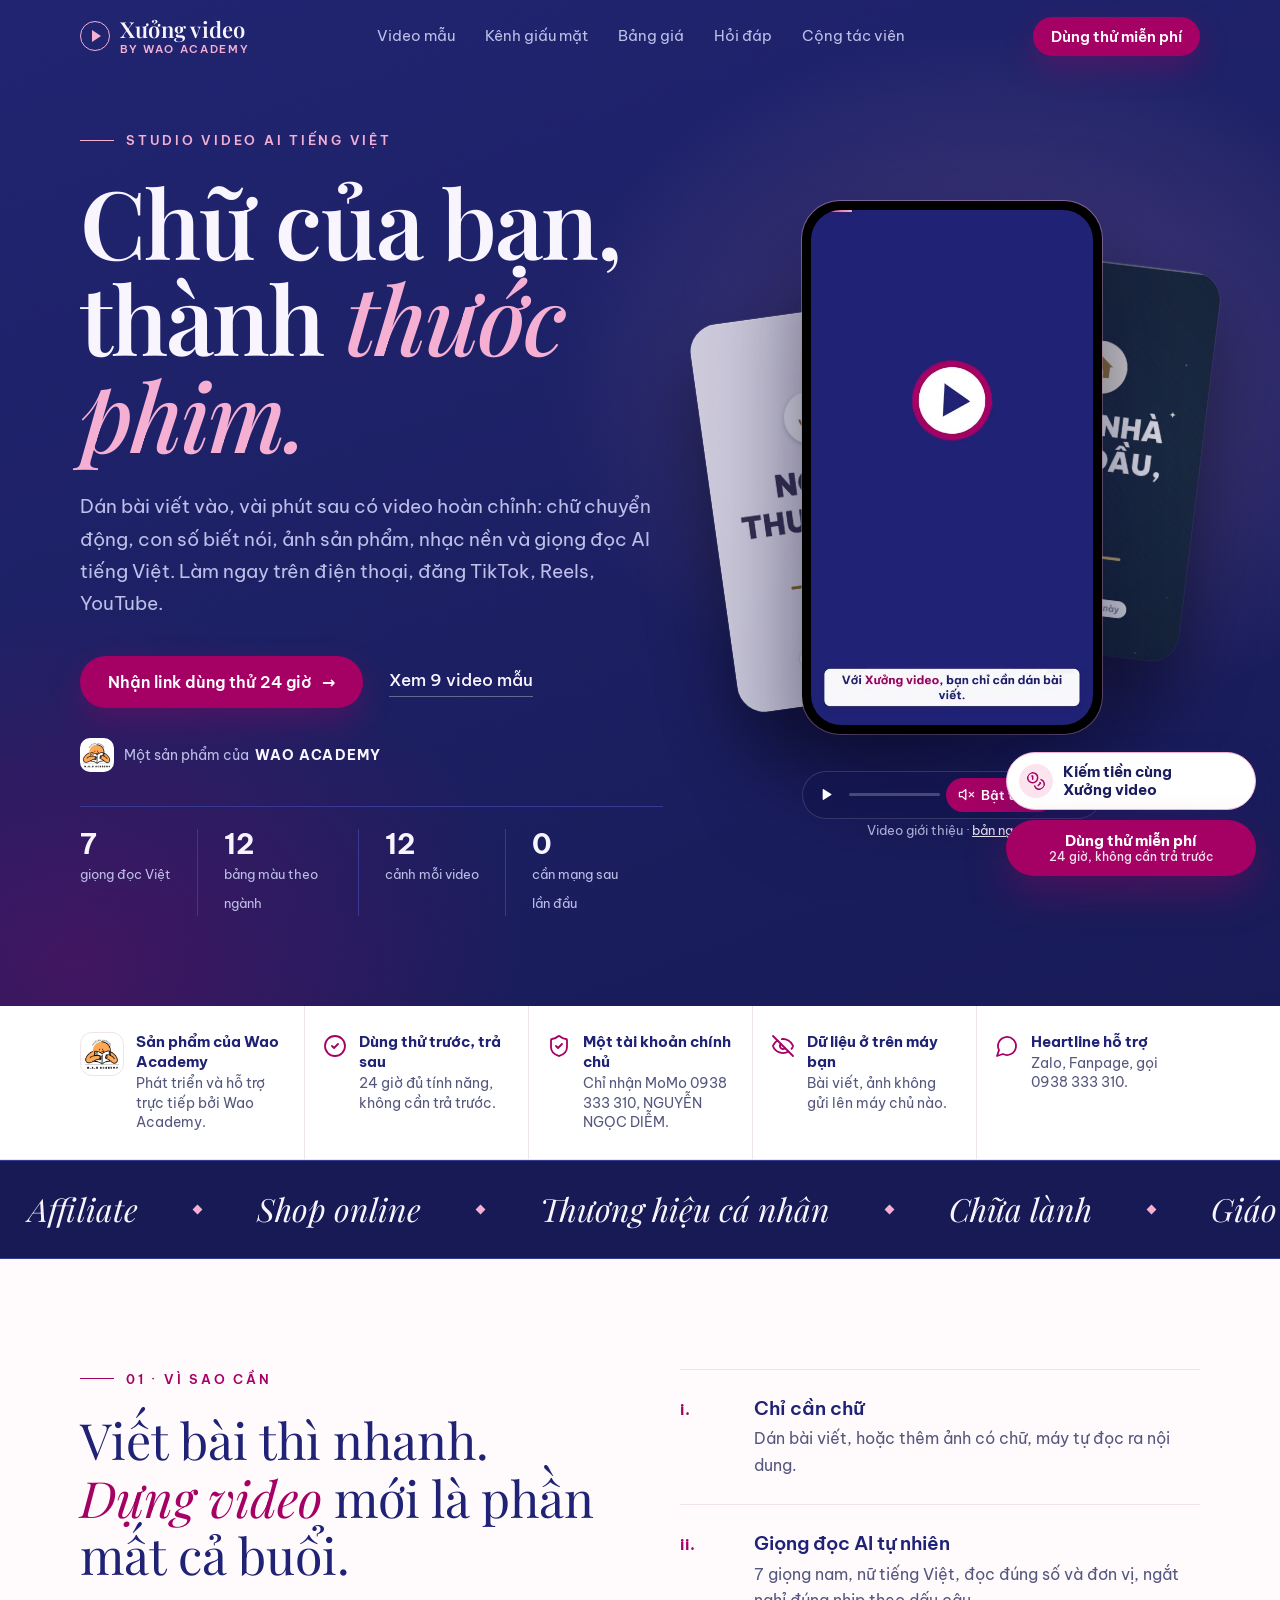
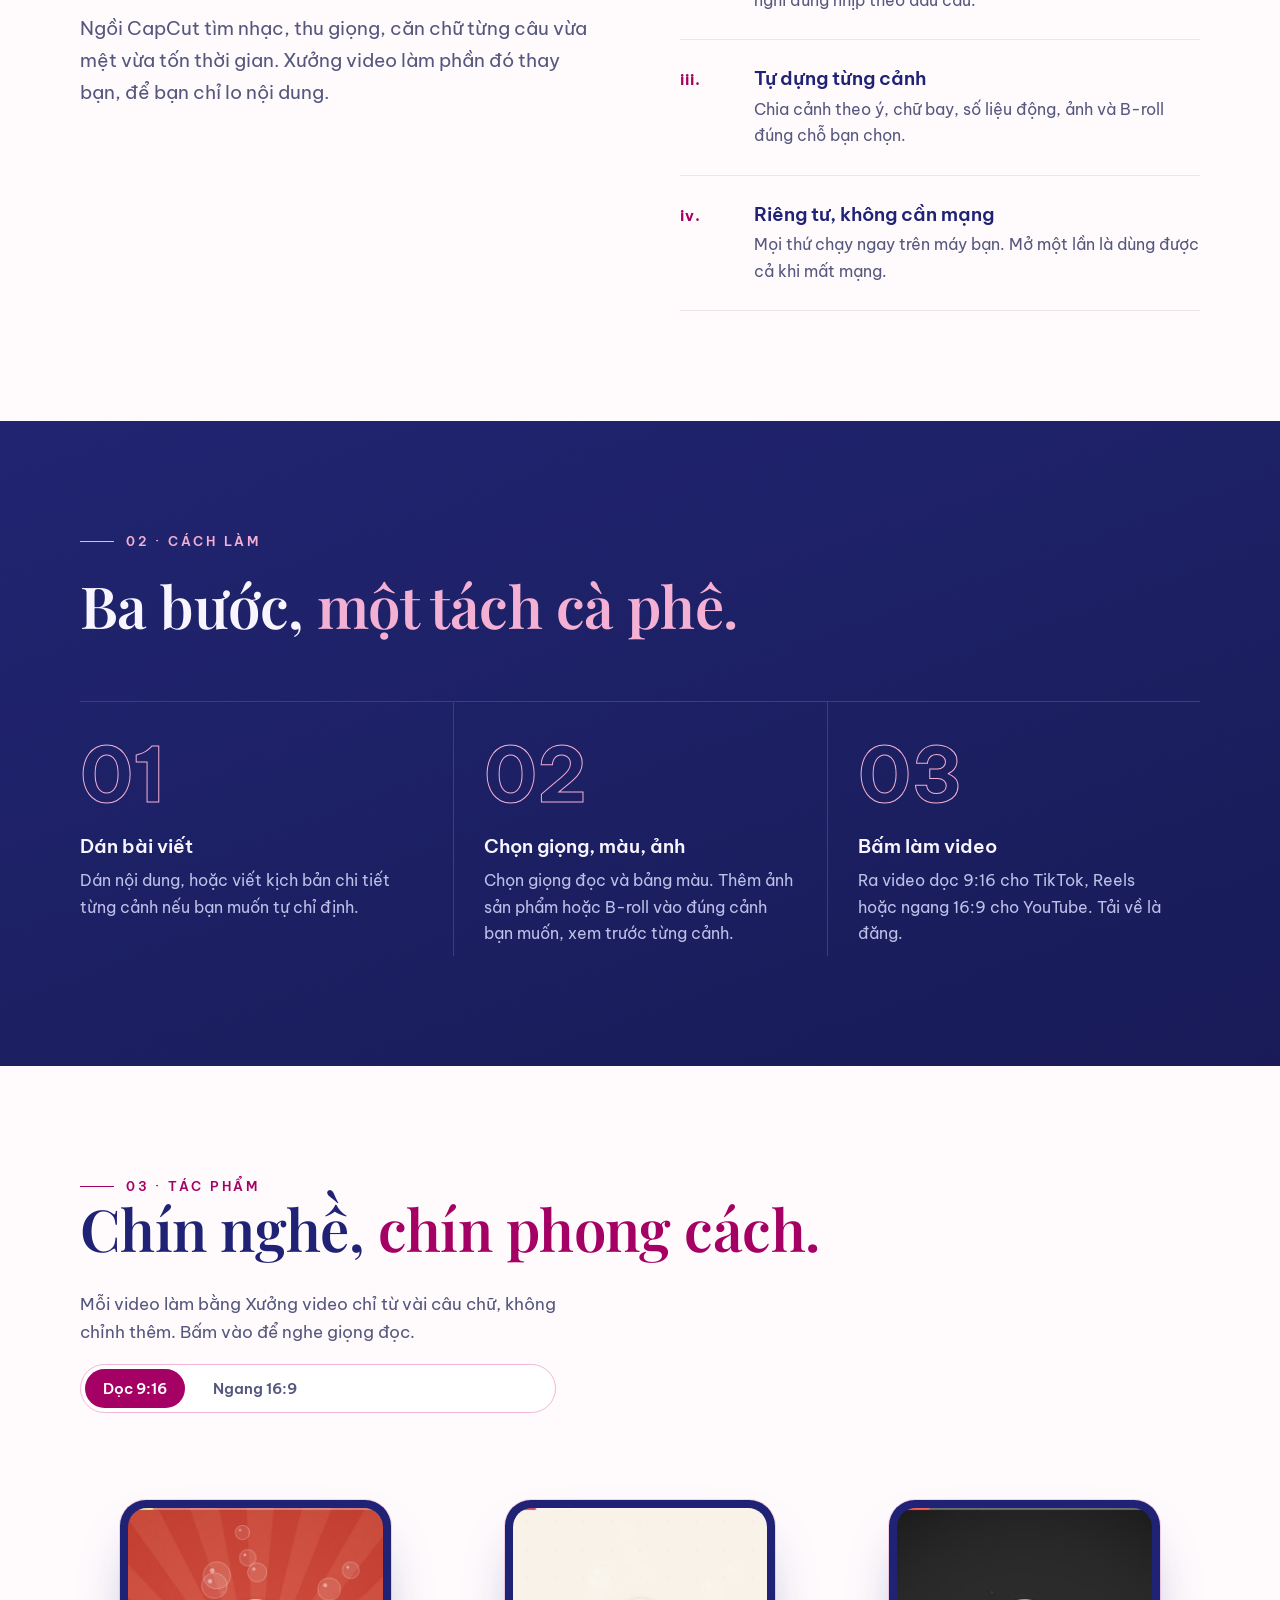
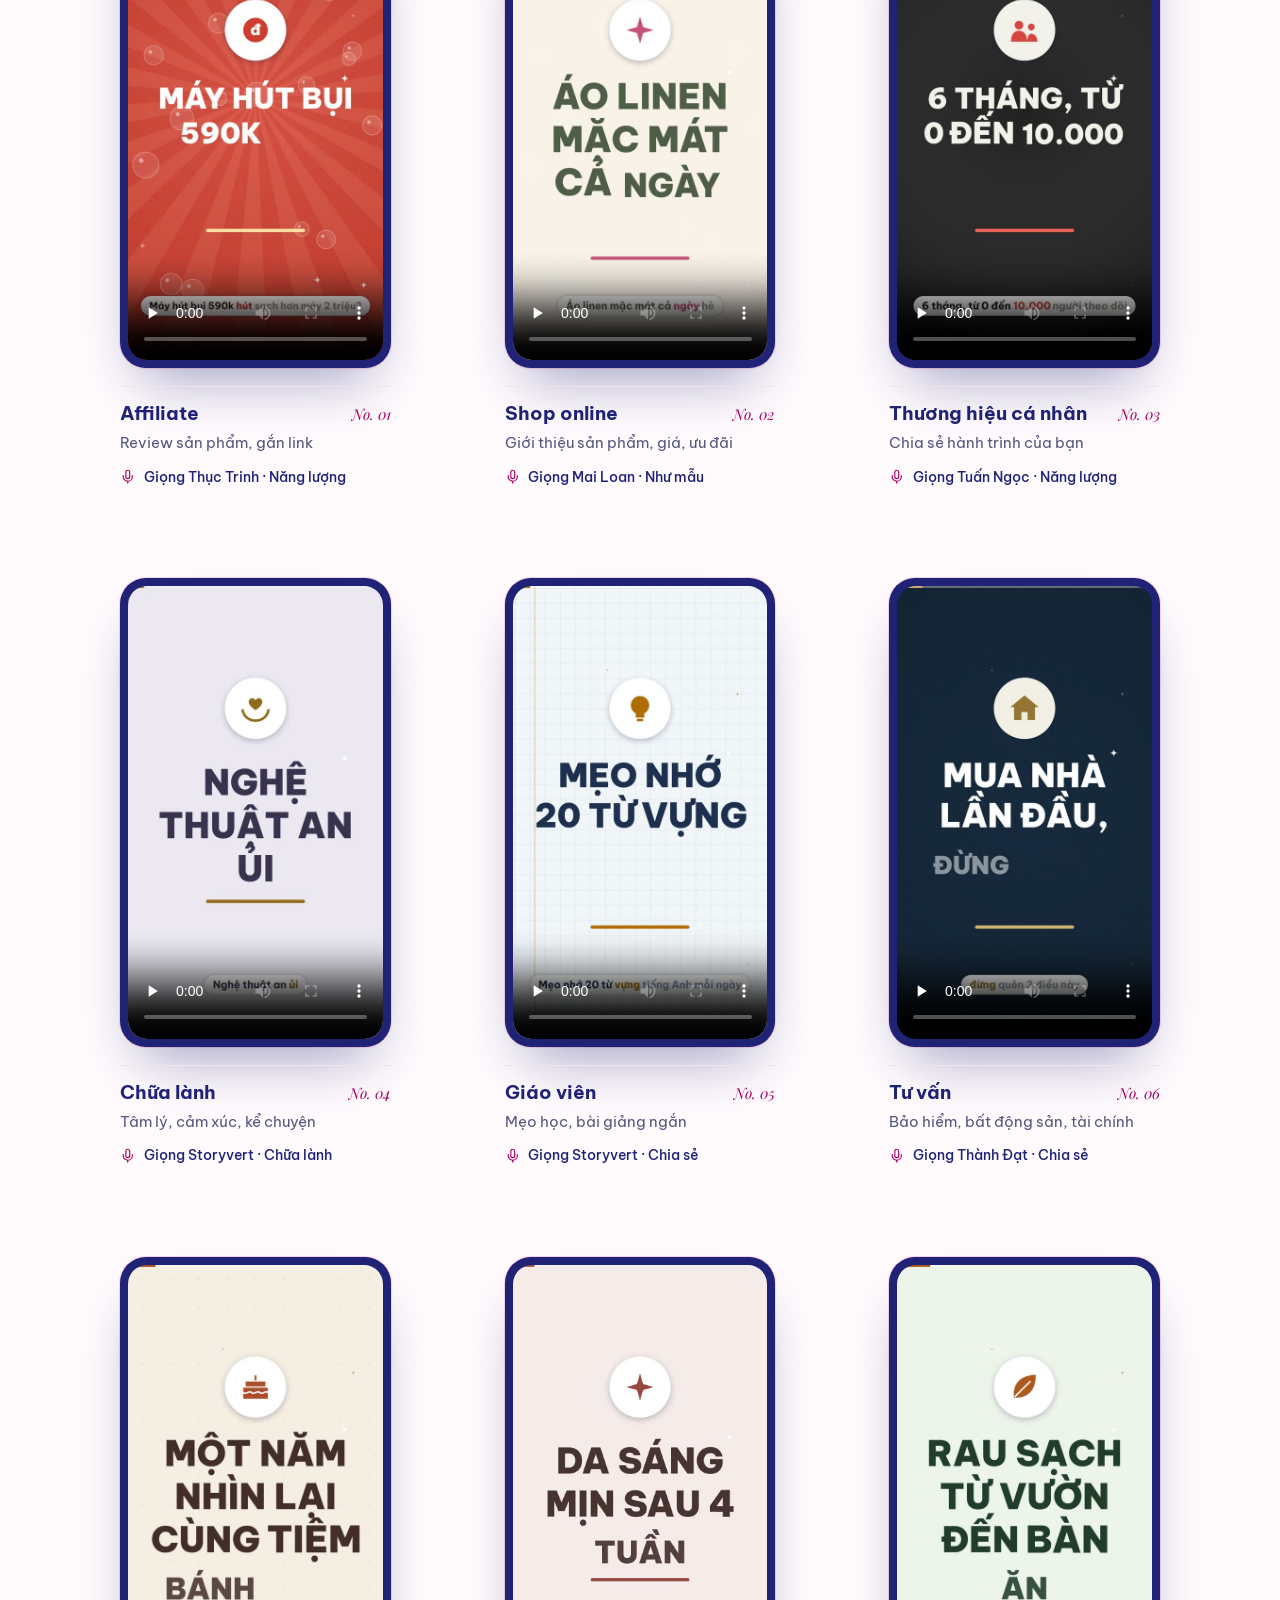
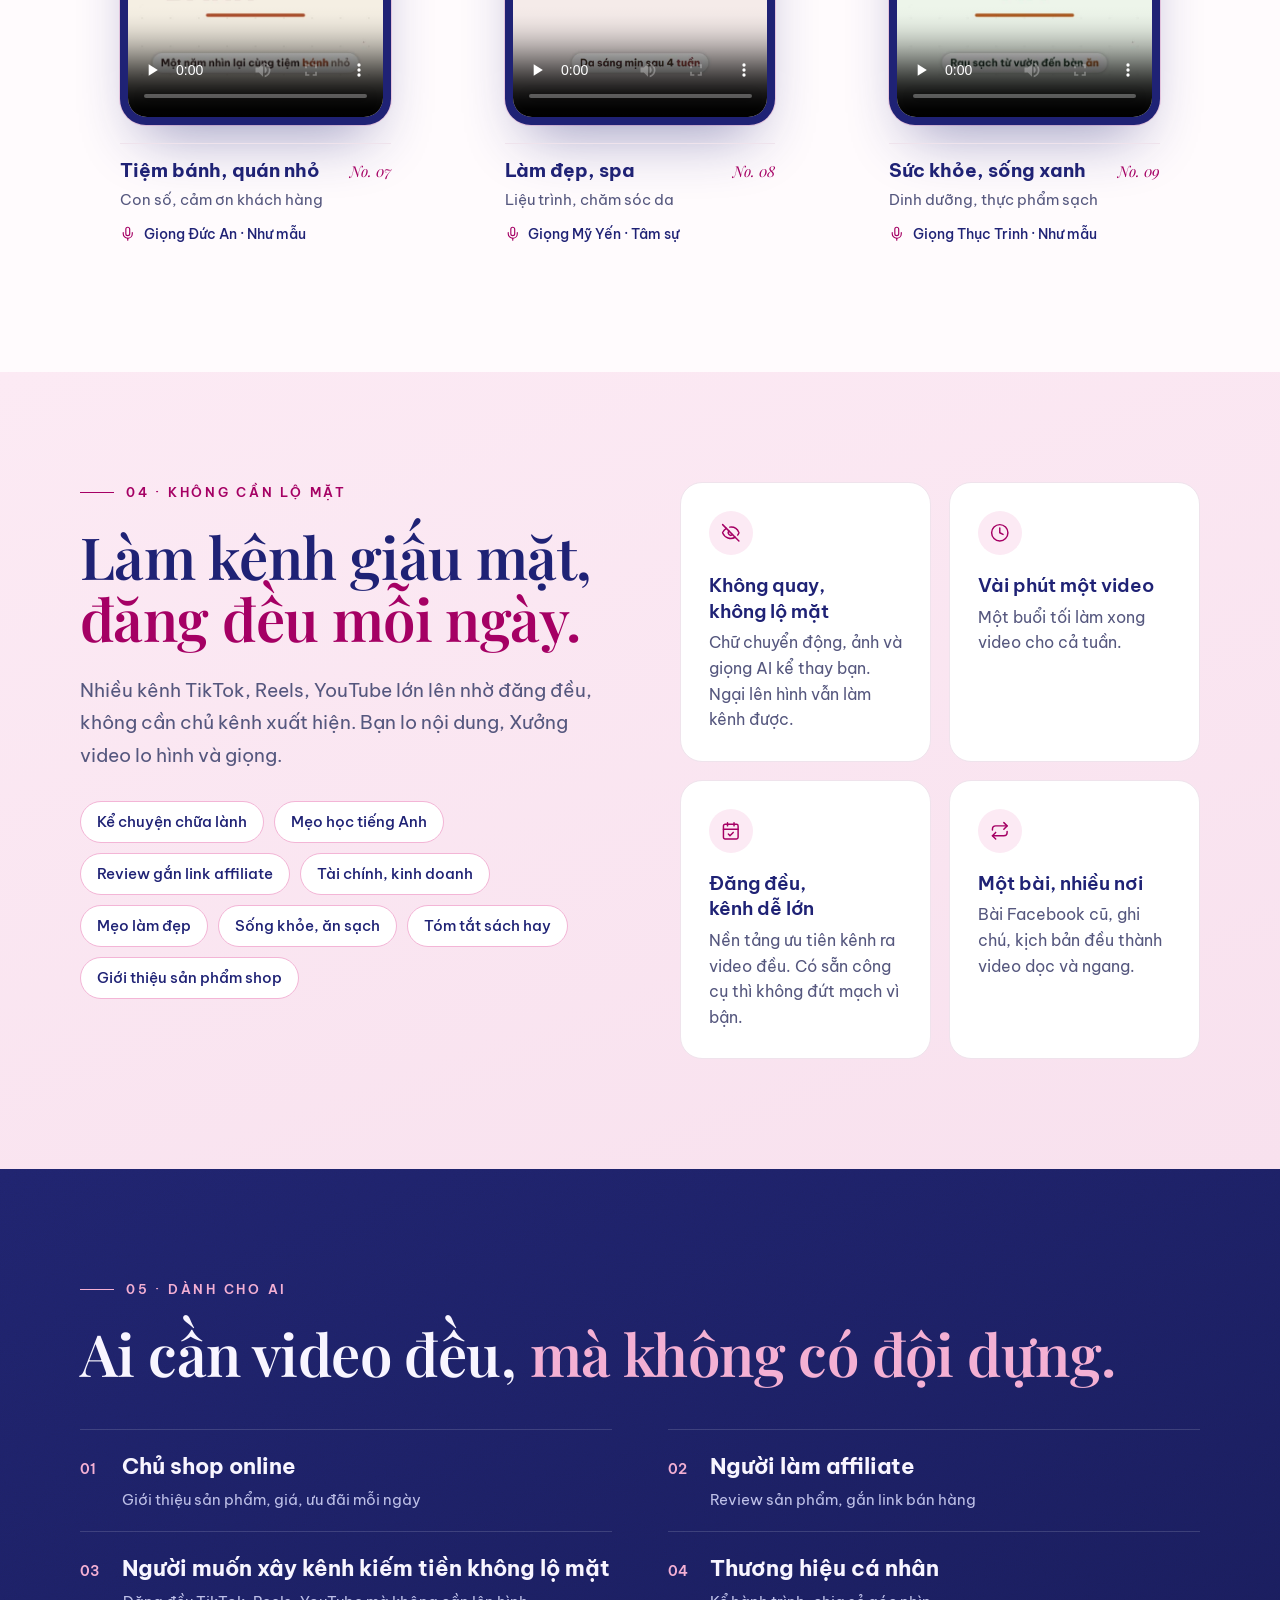
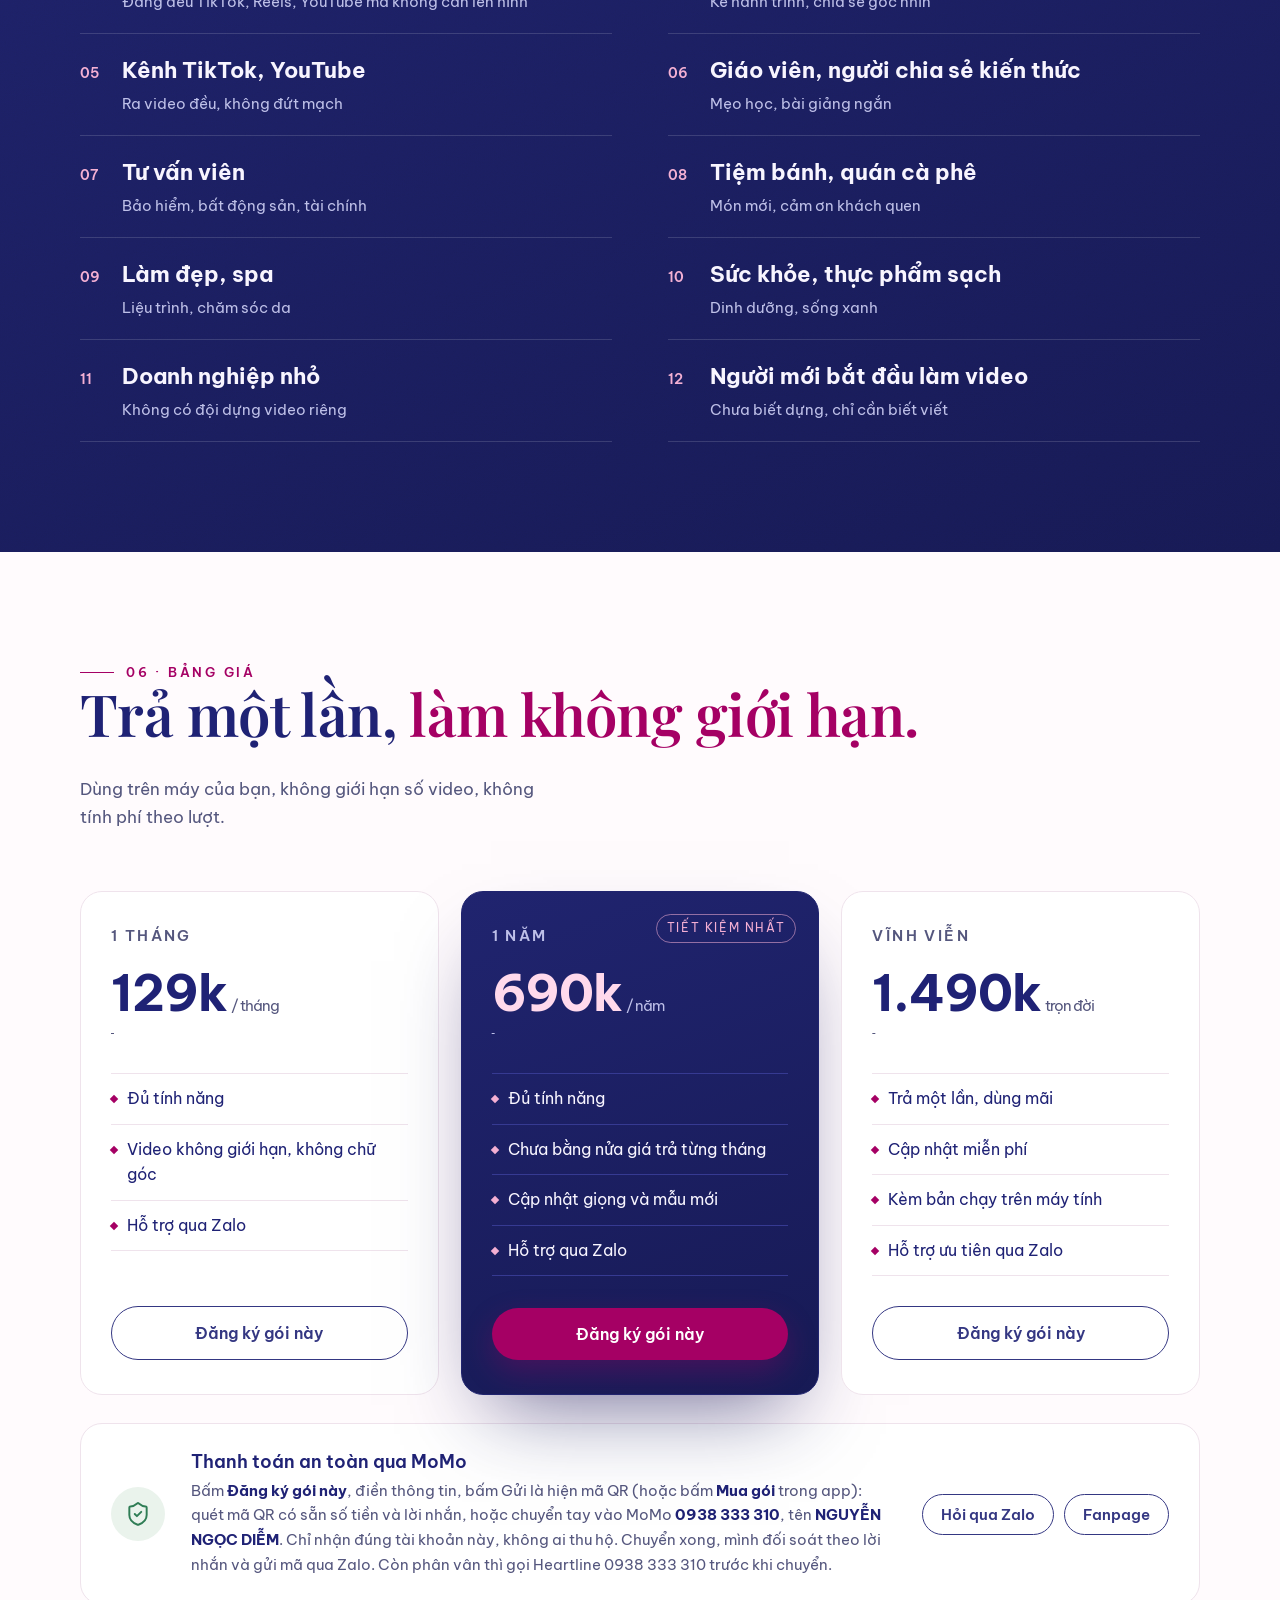
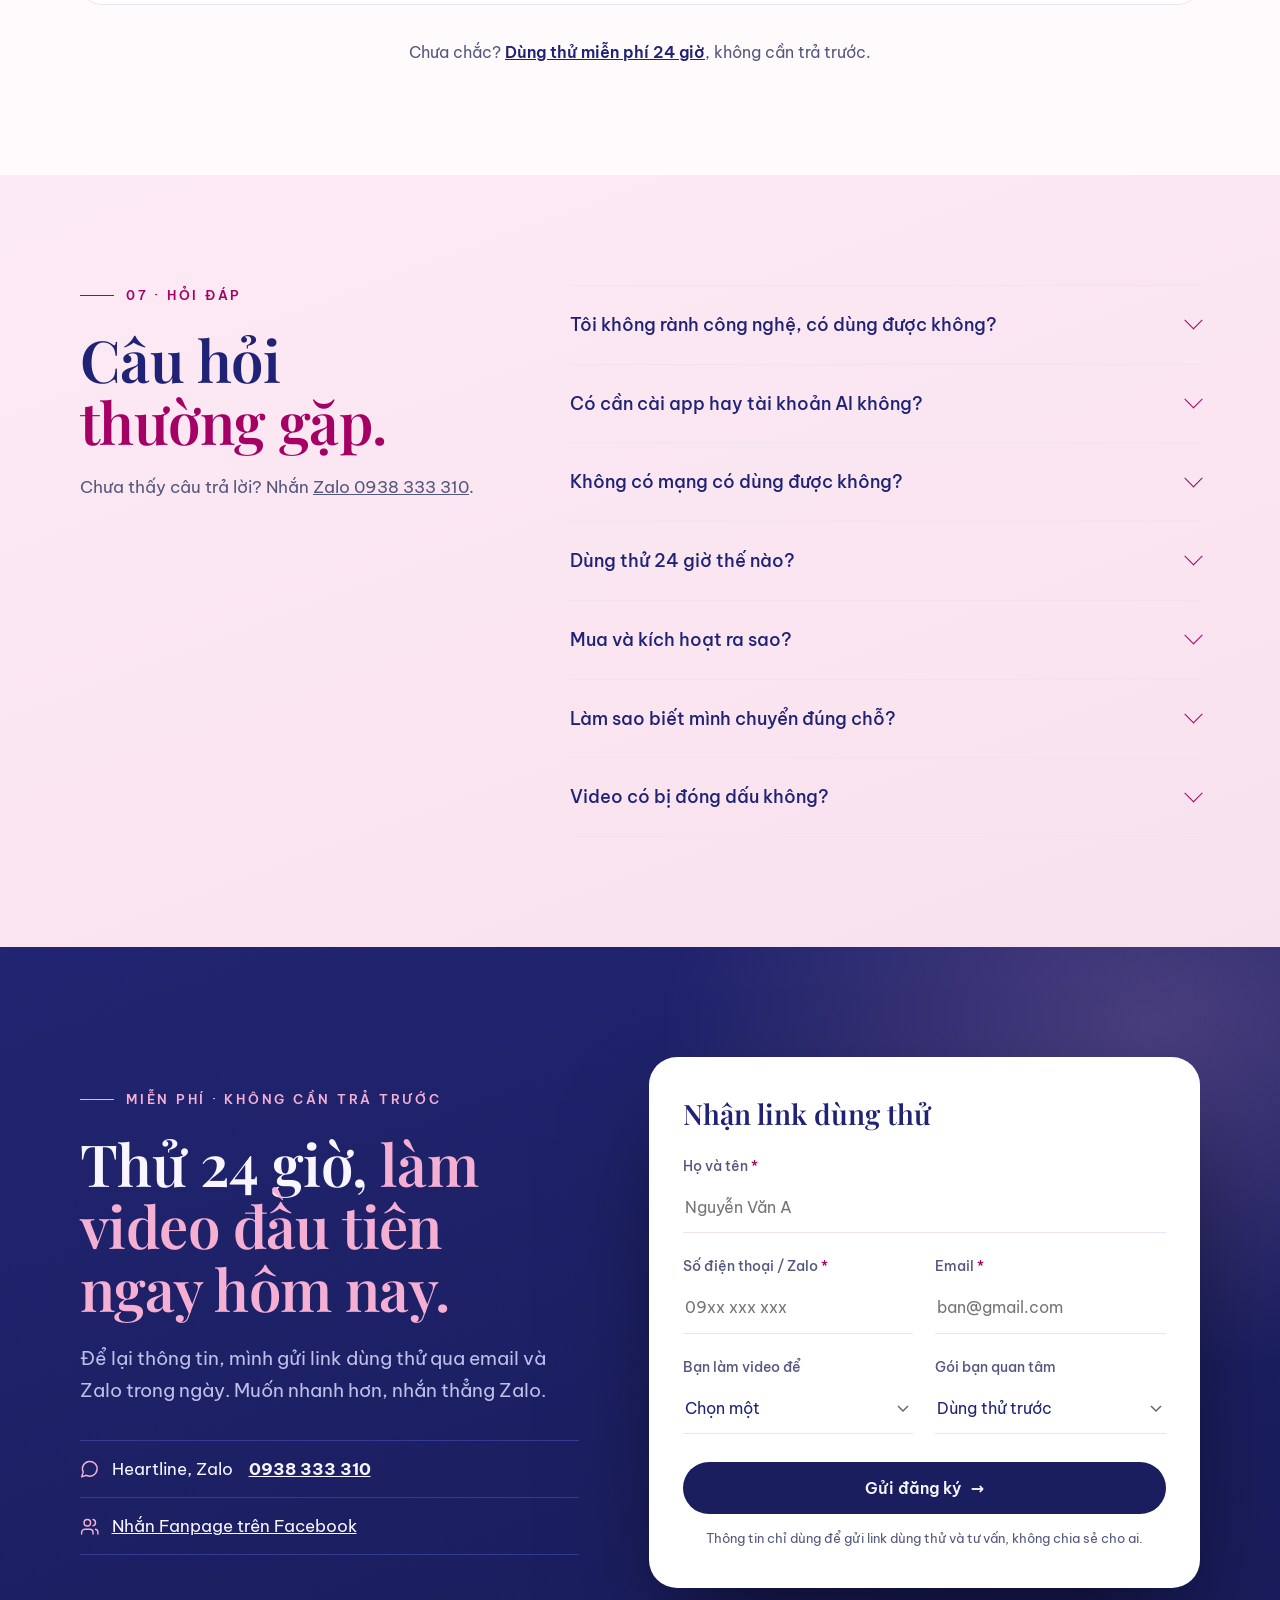
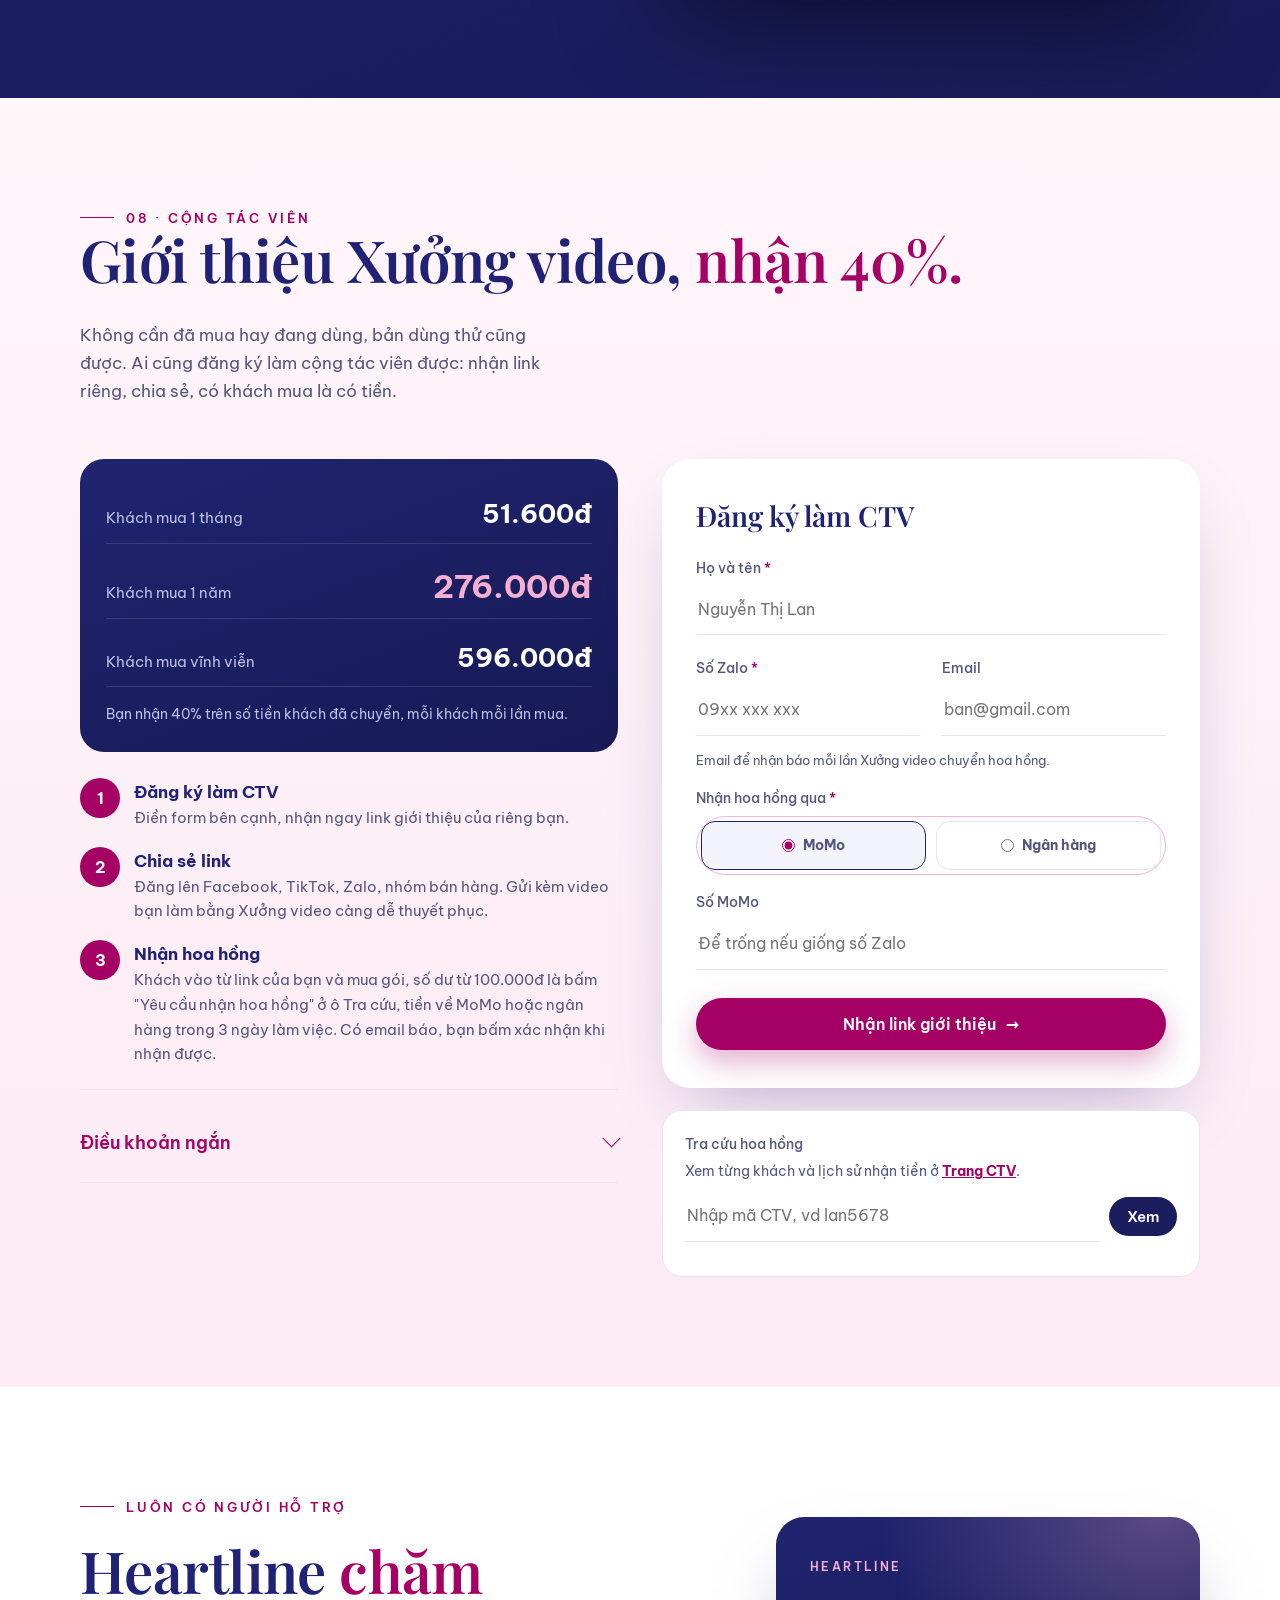
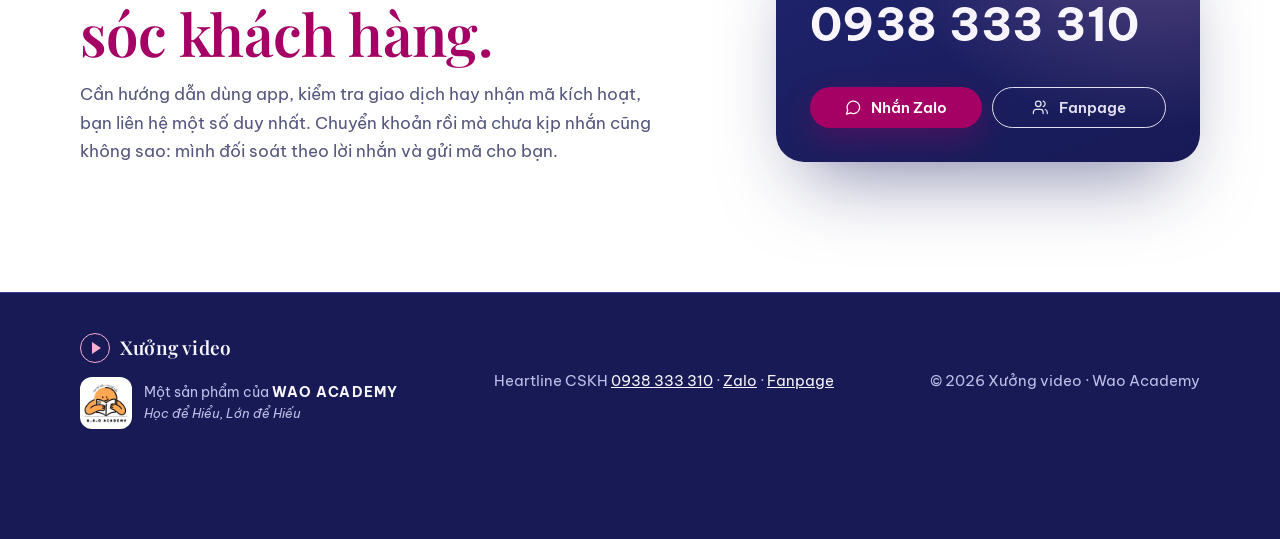
==== gioi-thieu/index.html @ a0795905 "Add files via upload" ====
<!doctype html>
<html lang="vi">
<head>
<meta charset="utf-8">
<meta name="viewport" content="width=device-width, initial-scale=1">
<title>Xưởng video</title>
<meta name="description" content="Dán bài viết, ra video có giọng đọc AI tiếng Việt. Chạy trên điện thoại và máy tính, không cần cài, không cần mạng.">
<meta property="og:title" content="Xưởng video: chữ của bạn thành thước phim">
<meta property="og:description" content="Video giọng AI tiếng Việt, làm ngay trên điện thoại. Dùng thử miễn phí 24 giờ.">
<meta property="og:image" content="video/gioi_thieu_doc.jpg">
<meta name="theme-color" content="#1A1D5E">
<link rel="icon" href="../icon.png"><link rel="apple-touch-icon" href="../icon.png">
<link rel="preconnect" href="https://fonts.googleapis.com">
<link rel="preconnect" href="https://fonts.gstatic.com" crossorigin>
<link href="https://fonts.googleapis.com/css2?family=Be+Vietnam+Pro:wght@300;400;500;600;700&family=Playfair+Display:ital,wght@0,500;0,600;0,700;1,500;1,600&display=swap" rel="stylesheet">
<style>
:root{
  --ink:#1A1D5E; --ink2:#1F2275; --ink3:#2A2E86;
  --paper:#FFFBFD; --paper2:#FCEAF4; --card:#FFFFFF;
  --gold:#F4AFD3; --gold2:#FFD9EC; --sienna:#A50064;
  --text:#1F2275; --muted:#55577E; --line:#EFE3EC;
  --on-dark:#F8F5FF; --on-dark-mute:#BDBFE8; --line-dark:#363A92;
  --ok:#2F7D55; --err:#B3261E;
  --serif:"Playfair Display",Georgia,serif; --sans:"Be Vietnam Pro",system-ui,sans-serif; --display:var(--sans); --body:var(--sans);
  --r:22px;
}
*{box-sizing:border-box}
html{scroll-behavior:smooth}
body{margin:0;background:var(--paper);color:var(--text);font-family:var(--sans);font-size:17px;line-height:1.65;-webkit-font-smoothing:antialiased;overflow-x:hidden}
img,video{max-width:100%;display:block}
a{color:inherit}
.wrap{max-width:1160px;margin:0 auto;padding:0 20px}
h1,h2,h3{margin:0;font-weight:600;text-wrap:balance}
h2{font-family:var(--serif);font-size:clamp(32px,5vw,58px);line-height:1.08;letter-spacing:-.01em}
h1 em{font-style:italic;font-weight:500}
h2 em{font-style:normal;color:var(--sienna)}
.dark h2 em{color:var(--gold)}
h3{font-size:19px;font-weight:600;line-height:1.35}
p{margin:0 0 1em}
section{padding:110px 0;position:relative}
.dark{background:linear-gradient(160deg,#20246F,#171A55);color:var(--on-dark)}
.dark .muted{color:var(--on-dark-mute)}
.muted{color:var(--muted)}
.i{width:1.15em;height:1.15em;flex:none;vertical-align:-.2em}
/* hạt nhiễu cho nền tối, nhìn như giấy ảnh */
.grain::after{content:"";position:absolute;inset:0;pointer-events:none;opacity:.07;mix-blend-mode:overlay;background-image:url("data:image/svg+xml,%3Csvg xmlns='http://www.w3.org/2000/svg' width='160' height='160'%3E%3Cfilter id='n'%3E%3CfeTurbulence type='fractalNoise' baseFrequency='.9' numOctaves='3' stitchTiles='stitch'/%3E%3C/filter%3E%3Crect width='100%25' height='100%25' filter='url(%23n)'/%3E%3C/svg%3E")}
.kicker{display:flex;align-items:center;gap:12px;font-size:12.5px;font-weight:600;letter-spacing:.22em;text-transform:uppercase;color:var(--sienna);margin-bottom:22px}
.kicker::before{content:"";width:34px;height:1px;background:currentColor}
.dark .kicker{color:var(--gold)}
.lead{font-size:clamp(17px,1.6vw,19px);line-height:1.7}

/* nút */
.btn{display:inline-flex;align-items:center;justify-content:center;gap:10px;border:0;border-radius:999px;padding:16px 28px;font:600 16px var(--sans);text-decoration:none;cursor:pointer;transition:transform .2s,background .2s,color .2s,box-shadow .2s;white-space:nowrap}
.btn:active{transform:scale(.98)}
.btn .arr{transition:transform .2s}.btn:hover .arr{transform:translateX(4px)}
.btn-gold{background:#A50064;color:#fff;box-shadow:0 12px 30px rgba(165,0,100,.32)}
.btn-gold:hover{background:#8E0056;box-shadow:0 16px 40px rgba(165,0,100,.45)}
.btn-ink{background:var(--ink);color:var(--on-dark)}
.btn-ink:hover{background:#A50064}
.btn-line{background:transparent;color:inherit;border:1px solid currentColor;opacity:.9}
.btn-line:hover{opacity:1}
.btn-sm{padding:10px 18px;font-size:14.5px}

/* thanh trên */
.top{position:fixed;top:0;left:0;right:0;z-index:40;transition:background .3s,border-color .3s;border-bottom:1px solid transparent}
.top.solid{background:rgba(26,29,94,.85);backdrop-filter:blur(14px);-webkit-backdrop-filter:blur(14px);border-color:rgba(255,255,255,.06)}
.top .wrap{display:flex;align-items:center;justify-content:space-between;height:72px;gap:16px;color:var(--on-dark)}
.logo{display:flex;align-items:center;gap:10px;text-decoration:none;font-family:var(--serif);font-size:22px;font-weight:600;letter-spacing:.01em;line-height:1.1}
.logo small{display:block;font-family:var(--sans);font-size:10.5px;font-weight:600;letter-spacing:.16em;text-transform:uppercase;color:var(--gold);margin-top:3px}
.logo b{width:30px;height:30px;border-radius:50%;border:1px solid var(--gold);display:grid;place-items:center}
.logo b::after{content:"";border-left:9px solid var(--gold);border-top:6px solid transparent;border-bottom:6px solid transparent;margin-left:3px}
.nav{display:flex;gap:30px;font-size:14.5px}
.nav a{text-decoration:none;color:var(--on-dark-mute);transition:color .2s}.nav a:hover{color:var(--on-dark)}

/* hero */
.hero{min-height:100vh;padding:130px 0 90px;overflow:hidden;background:
  radial-gradient(700px 540px at 78% 38%,rgba(244,175,211,.22),transparent 65%),
  radial-gradient(640px 520px at 6% 96%,rgba(165,0,100,.28),transparent 70%),
  linear-gradient(160deg,#20246F,#171A55)}
.hero .wrap{display:grid;grid-template-columns:1.08fr .92fr;gap:40px;align-items:center;position:relative;z-index:1}
.hero h1{font-family:var(--serif);font-size:clamp(44px,7.4vw,96px);line-height:1.02;letter-spacing:-.02em;font-weight:600;margin-bottom:28px}
.hero h1 em{color:var(--gold)}
.hero .lead{color:var(--on-dark-mute);max-width:33em;margin-bottom:36px}
.hero .cta{display:flex;flex-wrap:wrap;align-items:center;gap:14px 26px}
.hero .cta .link{color:var(--on-dark);text-decoration:none;border-bottom:1px solid rgba(244,238,228,.35);padding-bottom:2px;font-weight:500}
.hero .cta .link:hover{border-color:var(--gold)}
.stats{display:grid;grid-template-columns:repeat(4,auto);justify-content:start;gap:0;margin-top:26px;border-top:1px solid var(--line-dark);padding-top:22px}
.stats div{padding:0 26px;border-left:1px solid var(--line-dark)}.stats div:first-child{padding-left:0;border:0}
.stats b{display:block;font-family:var(--sans);font-size:28px;font-weight:700;color:var(--on-dark);line-height:1.1}
.stats span{font-size:13px;color:var(--on-dark-mute)}
.stage{position:relative;height:664px}
.stage .ph{position:absolute;aspect-ratio:9/16;border-radius:28px;overflow:hidden;box-shadow:0 40px 80px rgba(0,0,0,.55),0 0 0 1px rgba(255,255,255,.08)}
.stage .ph img{width:100%;height:100%;object-fit:cover}
.stage .ph.l{width:220px;left:2%;top:120px;transform:rotate(-8deg);opacity:.85}
.stage .ph.r{width:220px;right:0;top:70px;transform:rotate(7deg);opacity:.85}
.stage .ph.c{width:300px;left:50%;top:10px;transform:translateX(-50%);z-index:2;background:#000;padding:9px;border-radius:38px;box-shadow:0 50px 100px rgba(8,8,40,.6),0 0 0 1px rgba(244,175,211,.45)}
.stage .ph.c video{width:100%;height:100%;object-fit:cover;border-radius:30px;background:#000}
.vbar{position:absolute;left:50%;bottom:36px;transform:translateX(-50%);width:300px;max-width:92%;z-index:3;display:flex;align-items:center;gap:6px;padding:6px;border-radius:999px;background:rgba(20,22,80,.72);backdrop-filter:blur(8px);border:1px solid rgba(255,255,255,.14)}
.vbar button{display:inline-flex;align-items:center;justify-content:center;gap:6px;height:34px;min-width:34px;padding:0 8px;border:0;border-radius:999px;background:transparent;color:#fff;font:600 13px var(--sans);cursor:pointer;white-space:nowrap}
.vbar button:hover{background:rgba(255,255,255,.12)}
.vbar .snd{background:#A50064;padding:0 12px}.vbar .snd.on{background:rgba(255,255,255,.14)}
.vbar .i{width:17px;height:17px}
.vprog{flex:1;height:3px;border-radius:3px;background:rgba(255,255,255,.22);overflow:hidden}.vprog b{display:block;height:100%;width:0;background:#F4AFD3}
.vbig{position:absolute;left:50%;top:44%;transform:translate(-50%,-50%);z-index:4;display:inline-flex;align-items:center;gap:8px;padding:13px 22px;border:0;border-radius:999px;background:#A50064;color:#fff;font:700 15px var(--sans);cursor:pointer;box-shadow:0 14px 30px rgba(0,0,0,.35)}
.vbig[hidden]{display:none}
.stage .ph.c video{cursor:pointer}
.stage .cap{position:absolute;left:50%;bottom:0;transform:translateX(-50%);font-size:13px;color:var(--on-dark-mute);white-space:nowrap}
.stage .cap a{color:var(--on-dark)}

/* dải chữ chạy */
.marquee{background:#171A55;color:var(--on-dark);border-top:1px solid var(--line-dark);border-bottom:1px solid var(--line-dark);overflow:hidden;padding:22px 0}
.marquee .track{display:flex;width:max-content;animation:run 46s linear infinite}
.marquee span{font-family:var(--serif);font-style:italic;font-size:clamp(22px,2.6vw,32px);white-space:nowrap;padding:0 28px;display:flex;align-items:center;gap:56px}
.marquee span::after{content:"";width:7px;height:7px;transform:rotate(45deg);background:var(--gold);flex:none}
@keyframes run{to{transform:translateX(-50%)}}

/* vấn đề */
.split{display:grid;grid-template-columns:1fr 1fr;gap:80px;align-items:start}
.feat{border-top:1px solid var(--line)}
.feat>div{display:grid;grid-template-columns:56px 1fr;gap:6px 18px;padding:26px 0;border-bottom:1px solid var(--line)}
.feat .n{font-family:var(--sans);font-weight:700;font-size:15px;letter-spacing:.06em;color:var(--sienna);padding-top:2px}
.feat h3{margin-bottom:4px}.feat p{margin:0;color:var(--muted);font-size:16px}
.quote{font-family:var(--serif);font-size:clamp(30px,4.2vw,50px);line-height:1.15;margin:0 0 28px}
.quote em{color:var(--sienna)}

/* quy trình */
.steps{display:grid;grid-template-columns:repeat(3,1fr);gap:0;margin-top:64px;border-top:1px solid var(--line-dark)}
.steps>div{padding:34px 30px 10px 0}
.steps>div+div{padding-left:30px;border-left:1px solid var(--line-dark)}
.steps .big{font-family:var(--sans);font-size:76px;line-height:1;font-weight:700;color:transparent;-webkit-text-stroke:1px var(--gold);margin-bottom:22px}
.steps h3{color:var(--on-dark);margin-bottom:8px}.steps p{color:var(--on-dark-mute);font-size:16px;margin:0}

/* video mẫu */
.head-row{display:flex;justify-content:space-between;align-items:flex-end;gap:30px;flex-wrap:wrap;margin-bottom:54px}
.head-row p{max-width:28em;margin:0}
.seg{display:inline-flex;border:1px solid #F3B5D6;border-radius:999px;padding:4px;gap:4px;background:var(--card)}
.seg button{font:600 14.5px var(--sans);border:0;background:transparent;color:var(--muted);padding:10px 18px;border-radius:999px;cursor:pointer}
.seg button.on{background:#A50064;color:#fff}
.samples{display:grid;grid-template-columns:repeat(3,1fr);gap:56px 34px}
.samples.ngang{grid-template-columns:repeat(2,1fr)}
.sample .frame{padding:8px;border-radius:26px;background:#1F2275;box-shadow:0 30px 60px -22px rgba(31,34,117,.45),0 0 0 1px rgba(244,175,211,.5)}
.sample video{display:block;width:100%;aspect-ratio:9/16;object-fit:cover;border-radius:19px;background:#1F2275}
.samples.ngang .sample video{aspect-ratio:16/9}
.sample .meta{display:flex;justify-content:space-between;align-items:baseline;gap:12px;margin-top:18px;padding-top:14px;border-top:1px solid var(--line)}
.sample h3{font-size:19px;font-weight:700}
.sample .no{font-family:var(--serif);font-style:italic;color:var(--sienna);font-size:15px;white-space:nowrap}
.sample p{margin:4px 0 0;font-size:15px;color:var(--muted)}
.sample .voice{display:flex;align-items:center;gap:8px;margin-top:10px;font-size:13.5px;color:var(--text);font-weight:500}
.sample .voice .i{color:var(--sienna)}

/* giấu mặt */
.faceless{background:linear-gradient(160deg,#FCEAF4,#F8E1EE)}
.cards4{display:grid;grid-template-columns:repeat(2,1fr);gap:18px}
.c4{background:var(--card);border-radius:var(--r);padding:28px;border:1px solid var(--line)}
.c4 .ic{width:44px;height:44px;border-radius:50%;background:#FCEAF4;display:grid;place-items:center;color:var(--sienna);margin-bottom:18px}
.c4 h3{margin-bottom:6px}.c4 p{margin:0;font-size:15.5px;color:var(--muted)}
.ideas{display:flex;flex-wrap:wrap;gap:10px;margin-top:30px}
.ideas span{background:#fff;border:1px solid #F3B5D6;color:var(--text);border-radius:999px;padding:8px 16px;font-size:14.5px;font-weight:500}

/* dành cho ai */
.who{list-style:none;margin:44px 0 0;padding:0;display:grid;grid-template-columns:1fr 1fr;column-gap:56px}
.who li{display:flex;gap:18px;align-items:baseline;padding:18px 0;border-top:1px solid rgba(255,255,255,.14)}
.who li:nth-last-child(-n+2){border-bottom:1px solid rgba(255,255,255,.14)}
.who .n{font:600 14px var(--sans);color:var(--gold);min-width:24px}
.who b{display:block;font-size:clamp(18px,1.8vw,22px);font-weight:700;color:var(--on-dark)}
.who small{display:block;margin-top:4px;font-size:15px;color:var(--on-dark-mute)}
@media (max-width:760px){.who{grid-template-columns:1fr}.who li:nth-last-child(2){border-bottom:0}}

/* giá */
.launch{display:flex;flex-wrap:wrap;align-items:center;gap:10px 16px;margin-top:44px;padding:16px 22px;border-radius:18px;background:linear-gradient(160deg,#20246F,#171A55);color:#fff}
.launch .lb{font:700 12px var(--sans);letter-spacing:.14em;text-transform:uppercase;background:#A50064;color:#fff;border-radius:999px;padding:6px 12px}
.launch .lt{font-size:15px;color:var(--on-dark-mute)}
.launch .cd{font-size:15px;color:var(--on-dark-mute);font-variant-numeric:tabular-nums}
.launch .cd b{font:700 24px var(--sans);color:#F4AFD3;margin:0 2px 0 6px}
.launch small{flex-basis:100%;font-size:13px;color:var(--on-dark-mute)}
.launch[hidden]{display:none}
.price .save{font-size:13.5px;font-weight:600;color:var(--sienna)}.price.best .save{color:var(--gold)}
.toast{position:fixed;left:24px;bottom:24px;z-index:31;display:flex;align-items:center;gap:12px;max-width:360px;padding:12px 12px 12px 14px;border-radius:16px;background:#fff;color:var(--text);box-shadow:0 18px 40px rgba(31,34,117,.22);border:1px solid var(--line);opacity:0;transform:translateY(16px);transition:opacity .35s,transform .35s}
.toast.on{opacity:1;transform:none}.toast[hidden]{display:none}
.toast .tic{width:36px;height:36px;border-radius:50%;flex:none;display:grid;place-items:center;background:#F9DDEB;color:#A50064}.toast .tic .i{width:18px;height:18px}
.toast p{margin:0;font-size:14px;font-weight:600;line-height:1.4}
.toast button{flex:none;width:28px;height:28px;border:0;border-radius:50%;background:transparent;color:var(--muted);font-size:18px;cursor:pointer}
@media (max-width:760px){.toast{left:50%;right:auto;top:74px;bottom:auto;width:calc(100% - 28px);max-width:420px;transform:translate(-50%,-16px)}.toast.on{transform:translate(-50%,0)}.launch .cd b{font-size:20px}}
.prices{display:grid;grid-template-columns:repeat(3,1fr);gap:22px;margin-top:60px;align-items:stretch}
.price{position:relative;display:flex;flex-direction:column;background:var(--card);border:1px solid var(--line);border-radius:var(--r);padding:34px 30px}
.price h3{font-size:15px;letter-spacing:.16em;text-transform:uppercase;font-weight:600;color:var(--muted)}
.price .amt{font-family:var(--sans);font-size:50px;line-height:1;font-weight:700;letter-spacing:-.02em;margin:22px 0 4px}
.price .amt small{font-family:var(--sans);font-size:15px;color:var(--muted);font-weight:400;margin-left:4px}
.price .old{font-size:15px;color:var(--muted);text-decoration:line-through;min-height:1.4em}
.price ul{list-style:none;padding:0;margin:26px 0 30px;flex:1;border-top:1px solid var(--line)}
.price li{padding:12px 0;border-bottom:1px solid var(--line);font-size:15.5px;display:flex;gap:10px}
.price li::before{content:"";width:6px;height:6px;margin-top:10px;transform:rotate(45deg);background:var(--sienna);flex:none}
.price .btn{width:100%}
.price.best{background:linear-gradient(160deg,#20246F,#171A55);color:var(--on-dark);border-color:#20246F;box-shadow:0 40px 80px -30px rgba(26,29,94,.6)}
.price.best h3,.price.best .old,.price.best .amt small{color:var(--on-dark-mute)}
.price.best .amt{color:var(--gold2)}
.price.best ul,.price.best li{border-color:var(--line-dark)}
.price.best li::before{background:var(--gold)}
.price .tag{position:absolute;top:22px;right:22px;font-size:11.5px;letter-spacing:.14em;text-transform:uppercase;color:var(--gold);border:1px solid rgba(244,175,211,.55);border-radius:999px;padding:4px 10px}
.pay{margin-top:28px;display:grid;grid-template-columns:auto 1fr auto;gap:26px;align-items:center;background:var(--card);border:1px solid var(--line);border-radius:var(--r);padding:26px 30px}
.pay .shield{width:54px;height:54px;border-radius:50%;background:#EAF3EC;color:var(--ok);display:grid;place-items:center}
.pay .shield .i{width:26px;height:26px}
.pay h3{font-size:18px;margin-bottom:4px}
.pay p{margin:0;font-size:15px;color:var(--muted)}
.pay p b{color:var(--text)}
.pay .acts{display:flex;gap:10px;flex-wrap:wrap}
.trial-bar{text-align:center;margin:34px 0 0;font-size:16px;color:var(--muted)}
.trial-bar a{color:var(--text);font-weight:600}

/* hỏi đáp */
.faq-wrap{display:grid;grid-template-columns:.8fr 1.2fr;gap:70px;align-items:start}
.faq-wrap .side{position:sticky;top:110px}
details{border-bottom:1px solid var(--line)}
details:first-child{border-top:1px solid var(--line)}
summary{display:flex;justify-content:space-between;align-items:center;gap:20px;padding:24px 0;cursor:pointer;list-style:none;font-size:18px;font-weight:500}
summary::-webkit-details-marker{display:none}
summary::after{content:"";width:12px;height:12px;flex:none;border-right:1.5px solid var(--sienna);border-bottom:1.5px solid var(--sienna);transform:rotate(45deg) translate(-3px,-3px);transition:transform .25s}
details[open] summary::after{transform:rotate(-135deg)}
details p{margin:0 0 24px;color:var(--muted);font-size:16px;max-width:40em}

/* form */
.form-sec{overflow:hidden;background:radial-gradient(700px 500px at 90% 10%,rgba(244,175,211,.2),transparent 70%),linear-gradient(160deg,#20246F,#171A55)}
.form-wrap{display:grid;grid-template-columns:.95fr 1.05fr;gap:70px;align-items:center;position:relative;z-index:1}
.contact-list{list-style:none;padding:0;margin:34px 0 0}
.contact-list li{display:flex;align-items:center;gap:12px;padding:14px 0;border-top:1px solid var(--line-dark)}
.contact-list li:last-child{border-bottom:1px solid var(--line-dark)}
.contact-list .i{color:var(--gold)}
.contact-list a{color:var(--on-dark)}
form.fcard{background:#fff;color:var(--text);border-radius:28px;padding:38px 34px;box-shadow:0 50px 100px -30px rgba(0,0,0,.6)}
form.fcard h3{font-family:var(--serif);font-size:28px;font-weight:600;margin-bottom:22px}
label{display:block;font-weight:500;font-size:14px;margin:0 0 6px;color:var(--muted)}
label .req{color:var(--sienna)}
input,select{width:100%;font:inherit;font-size:16px;color:var(--text);background:transparent;border:0;border-bottom:1.5px solid var(--line);border-radius:0;padding:10px 2px 12px;margin-bottom:22px;transition:border-color .2s}
select{appearance:none;-webkit-appearance:none;background:url("data:image/svg+xml,%3Csvg xmlns='http://www.w3.org/2000/svg' width='12' height='8'%3E%3Cpath d='M1 1l5 5 5-5' fill='none' stroke='%236B6473' stroke-width='1.5'/%3E%3C/svg%3E") no-repeat right 4px center}
input:focus,select:focus{outline:none;border-color:var(--text)}
.row2{display:grid;grid-template-columns:1fr 1fr;gap:22px}
.hp{position:absolute;left:-9999px;width:1px;height:1px;overflow:hidden}
.err{color:var(--err);font-size:13.5px;margin:-16px 0 18px;display:none}
.err.on{display:block}
.ctvbar{position:fixed;top:84px;right:16px;z-index:29;display:flex;align-items:center;gap:10px;padding:6px 6px 6px 14px;border-radius:999px;background:#fff;color:var(--text);box-shadow:0 10px 30px rgba(31,34,117,.2);font-size:13.5px}
.ctvbar[hidden]{display:none}.ctvbar b{color:var(--sienna)}
.ctvbar button{border:0;border-radius:999px;background:#A50064;color:#fff;font:600 13.5px var(--sans);padding:8px 14px;cursor:pointer}

.ctv{background:linear-gradient(180deg,#FFF6FA,#FCEAF4)}
.ctv-grid{display:grid;grid-template-columns:1fr 1fr;gap:44px;align-items:start}
.earn{display:grid;gap:10px;padding:26px;border-radius:24px;background:linear-gradient(160deg,#20246F,#171A55);color:#fff}
.earn div{display:flex;justify-content:space-between;align-items:baseline;gap:12px;padding:12px 0;border-bottom:1px solid rgba(255,255,255,.12)}
.earn span{color:var(--on-dark-mute);font-size:15px}
.earn b{font:700 26px var(--sans);color:#fff}.earn .hl b{color:#F4AFD3;font-size:32px}
.earn p{margin:6px 0 0;font-size:13.5px;color:var(--on-dark-mute)}
.steps3{list-style:none;counter-reset:s;padding:0;margin:26px 0 0;display:grid;gap:16px}
.steps3 li{counter-increment:s;display:grid;grid-template-columns:40px 1fr;column-gap:14px}
.steps3 li::before{content:counter(s);grid-row:span 2;width:40px;height:40px;border-radius:50%;display:grid;place-items:center;background:#A50064;color:#fff;font:700 16px var(--sans)}
.steps3 b{font-size:17px}.steps3 span{color:var(--muted);font-size:15px}
.terms{margin-top:22px;border-top:1px solid var(--line);padding-top:14px}
.terms summary{cursor:pointer;font-weight:600;color:var(--sienna)}
.terms ul{margin:10px 0 0;padding-left:18px;color:var(--muted);font-size:14.5px;display:grid;gap:6px}
.ctv form.fcard{box-shadow:0 30px 70px -30px rgba(31,34,117,.35)}
.reflink{display:flex;gap:8px;align-items:center}
.reflink code,.reflink input{flex:1;min-width:0}
#fcDone .reflink{flex-direction:column;align-items:stretch}#fcDone .reflink code{flex:none;width:100%;text-align:center;line-height:1.5}#fcDone .reflink .btn{width:100%}
.reflink code{display:block;padding:12px 14px;border-radius:12px;background:#F9DDEB;color:var(--text);font-size:14px;word-break:break-all}
.hint{font-size:13px;color:var(--muted);margin:-8px 0 16px}
.seg{display:flex;gap:10px;margin:0 0 16px}.seg label{flex:1;display:flex;align-items:center;justify-content:center;gap:8px;margin:0;padding:12px;border:1.5px solid var(--line);border-radius:14px;background:#fff;font-weight:700;cursor:pointer}
.seg label:has(input:checked){border-color:var(--navy,#1F2275);background:#F3F3FB}.seg input{margin:0;width:auto;accent-color:#A50064}
.tc-kq .rut{display:block;border:0;padding:12px 0 0}.tc-kq .rut p{margin:0 0 10px;color:var(--text)}.tc-kq .rut .reflink{display:flex;gap:8px}.tc-kq .rut input{margin:0;flex:1;min-width:0}.tc-kq .rut-kq{color:#A50064;font-size:13.5px}
.tc-kq .lan span{font-size:13px}.tc-kq .lan b{font-size:13px;color:var(--muted)}
.lookup{margin-top:22px;padding:22px;border-radius:20px;background:#fff;border:1px solid var(--line)}
.lookup input{margin:0}
.tc-kq{margin-top:12px;font-size:14.5px;color:var(--muted)}
.tc-kq div{display:flex;justify-content:space-between;padding:8px 0;border-bottom:1px solid var(--line)}
.tc-kq b{color:var(--text)}.tc-kq .hl b{color:var(--sienna);font-size:18px}
@media (max-width:900px){.ctv-grid{grid-template-columns:1fr}}
.consent{font-size:13px;color:var(--muted);margin:14px 0 0;text-align:center}
.fcard .btn{width:100%;margin-top:6px}
.done{display:none;text-align:center;padding:20px 0}
.done .big{width:72px;height:72px;margin:0 auto 18px;border-radius:50%;background:#EAF3EC;color:var(--ok);display:grid;place-items:center}
.done .big .i{width:34px;height:34px}
.done h3{font-family:var(--serif);font-size:28px;margin-bottom:10px}
.done p{color:var(--muted)}

.cskh{background:#fff}
.cskh-in{display:grid;grid-template-columns:1.2fr .8fr;gap:60px;align-items:center}
.cskh-card{border-radius:28px;padding:34px;background:radial-gradient(400px 300px at 90% 0%,rgba(244,175,211,.28),transparent 70%),linear-gradient(160deg,#20246F,#171A55);color:var(--on-dark);box-shadow:0 40px 80px -30px rgba(26,29,94,.55)}
.cskh-card span{font-size:12px;letter-spacing:.2em;text-transform:uppercase;color:var(--gold);font-weight:600}
.cskh-num{display:block;font-family:var(--sans);font-size:clamp(34px,4.2vw,46px);font-weight:700;text-decoration:none;margin:8px 0 24px;letter-spacing:.01em}
.cskh-acts{display:flex;gap:10px;flex-wrap:wrap}.cskh-acts .btn{flex:1}
@media (max-width:980px){.cskh-in{grid-template-columns:1fr;gap:34px}}
.trust{background:#fff;border-bottom:1px solid var(--line);padding:0}
.trust .wrap{display:grid;grid-template-columns:repeat(5,1fr)}
.trust .t{display:flex;gap:12px;align-items:flex-start;padding:26px 18px;border-left:1px solid var(--line)}
.trust .t:first-child{border-left:0;padding-left:0}
.trust .t .i{width:24px;height:24px;color:var(--sienna);margin-top:2px}
.trust b{display:block;font-size:15px;line-height:1.35}.trust span{font-size:13.5px;color:var(--muted);line-height:1.45;display:block;margin-top:2px}
@media (max-width:980px){.trust .wrap{grid-template-columns:1fr 1fr}.trust .t{border-left:0;padding:18px 0;border-top:1px solid var(--line)}.trust .t:nth-child(-n+2){border-top:0}}
@media (max-width:520px){.trust .wrap{grid-template-columns:1fr}.trust .t:nth-child(2){border-top:1px solid var(--line)}}
.wao{display:flex;align-items:center;gap:12px;font-size:13.5px;color:var(--on-dark-mute);line-height:1.5}.wao b{color:var(--on-dark);letter-spacing:.08em}.wao i{font-size:12.5px}
.wao img,.by img,.trust .wl{background:#fff;border-radius:12px;padding:3px;object-fit:contain;flex:none}
.trust .wl{width:44px;height:44px;border:1px solid var(--line);border-radius:12px}
.by{display:inline-flex;align-items:center;gap:10px;margin:30px 0 0;font-size:13.5px;color:var(--on-dark-mute)}.by b{color:var(--on-dark);letter-spacing:.08em;margin-left:-4px}.by img{border-radius:10px;padding:2px}
footer{background:#171A55;color:var(--on-dark-mute);padding:40px 0 110px;border-top:1px solid var(--line-dark);font-size:14.5px}
footer .wrap{display:flex;flex-wrap:wrap;gap:14px 28px;justify-content:space-between;align-items:center}
footer .logo{color:var(--on-dark);font-size:19px}
footer a{color:var(--on-dark)}

.fab{position:fixed;right:24px;bottom:24px;z-index:30;display:flex;flex-direction:column;align-items:stretch;gap:10px;width:250px}
.fab-earn,.fab-try{display:flex;align-items:center;gap:10px;border-radius:999px;text-decoration:none;font:700 15px var(--sans);line-height:1.2;cursor:pointer}
.fab-earn{border:1.5px solid #F4AFD3;background:#fff;color:var(--ink);padding:10px 18px 10px 12px;box-shadow:0 14px 34px rgba(31,34,117,.22);text-align:left}
.fab-earn .i{width:34px;height:34px;padding:7px;border-radius:50%;background:#FCE4EF;color:#A50064;flex:none}
.fab-try{justify-content:center;background:#A50064;color:#fff;padding:12px 20px;box-shadow:0 16px 40px rgba(165,0,100,.35);text-align:center}
.fab-try small{display:block;font-size:11.5px;font-weight:500;opacity:.88}.fab-try .t{display:flex;flex-direction:column;align-items:center}
.sheet{position:fixed;inset:0;z-index:60}.sheet[hidden]{display:none}
.sheet-bg{position:absolute;inset:0;background:rgba(20,22,74,.45);opacity:0;transition:opacity .3s}
.sheet-card{position:absolute;right:24px;bottom:24px;width:min(420px,calc(100% - 28px));max-height:calc(100% - 40px);overflow:auto;background:#fff;border-radius:24px;padding:26px 22px 22px;box-shadow:0 30px 80px rgba(20,22,74,.35);transform:translateY(30px);opacity:0;transition:transform .3s,opacity .3s}
.sheet.on .sheet-bg{opacity:1}.sheet.on .sheet-card{transform:none;opacity:1}
.sheet-card h3{font-family:var(--serif);font-size:26px;line-height:1.15;margin:4px 0 10px}.sheet-card h3 em{font-style:normal;color:#A50064}
.sheet-card .kicker{margin:0}.sheet-card .muted{font-size:15px}
.sheet-x{position:absolute;top:12px;right:12px;width:34px;height:34px;border:0;border-radius:50%;background:#F6EEF3;color:var(--muted);font-size:20px;cursor:pointer}
.earn-sm{margin:14px 0}
.sheet-acts{display:flex;flex-direction:column;gap:10px}.sheet-acts .btn{width:100%}
.sheet .ctvbar{position:static;box-shadow:none;border:1px solid var(--line);justify-content:space-between;margin-top:6px}
.toast.tien{cursor:pointer}.toast.tien .tic{background:#E6F3EC;color:#2F7D55}

/* hiện dần khi cuộn tới */
.rv{opacity:0;transform:translateY(26px);transition:opacity .9s cubic-bezier(.2,.7,.2,1),transform .9s cubic-bezier(.2,.7,.2,1)}
.rv.in{opacity:1;transform:none}
@media (prefers-reduced-motion:reduce){.rv{opacity:1;transform:none;transition:none}.marquee .track{animation:none}html{scroll-behavior:auto}}

@media (max-width:980px){
  .hero .wrap,.split,.form-wrap,.faq-wrap{grid-template-columns:1fr}
  .split,.form-wrap,.faq-wrap{gap:44px}
  .faq-wrap .side{position:static}
  .hero{min-height:0;padding:108px 0 70px}
  .stage{height:586px;max-width:520px;width:100%;margin:10px auto 0}
  .samples{grid-template-columns:repeat(2,1fr);gap:44px 20px}
  .prices{grid-template-columns:1fr;max-width:480px;margin-left:auto;margin-right:auto}
  .price.best{order:-1}
  .pay{grid-template-columns:auto 1fr}.pay .acts{grid-column:1/-1}
  .nav{display:none}
}
@media (max-width:640px){
  body{font-size:16px}
  section{padding:76px 0}
  .wrap{padding:0 16px}
  .top .wrap{height:62px}
  .hero{padding-top:92px}
  .stats{grid-template-columns:1fr 1fr;gap:18px 0}
  .stats div:nth-child(3){padding-left:0;border:0}
  .stage{height:540px}
  .stage .ph.c{width:236px;padding:7px;border-radius:32px}.stage .ph.c video{border-radius:25px}
  .stage .ph.l,.stage .ph.r{width:150px}
  .stage .ph.l{left:-4%;top:100px}.stage .ph.r{right:-4%;top:60px}
  .steps{grid-template-columns:1fr}
  .steps>div,.steps>div+div{padding:28px 0;border-left:0;border-bottom:1px solid var(--line-dark)}
  .steps .big{font-size:64px;margin-bottom:12px}
  .samples,.samples.ngang{grid-template-columns:1fr;gap:46px}
  .sample{max-width:340px;margin:0 auto;width:100%}
  .samples.ngang .sample{max-width:none}
  .cards4{grid-template-columns:1fr}
  .row2{grid-template-columns:1fr;gap:0}
  form.fcard{padding:30px 22px;border-radius:24px}
  .pay{grid-template-columns:1fr;padding:24px 22px;gap:16px}
  .pay .acts .btn{flex:1}
  .top .btn-sm{padding:8px 14px;font-size:13.5px}
  .logo{font-size:19px}.logo small{font-size:9.5px}
  .fab{left:10px;right:10px;bottom:10px;width:auto;flex-direction:row;gap:8px}
  .fab-earn,.fab-try{flex:1;min-height:58px;font-size:14px}
  .fab-earn{padding:8px 10px 8px 8px;gap:8px}.fab-earn .i{width:32px;height:32px;padding:6px}
  .fab-try{padding:8px 10px}
  .sheet-card{left:0;right:0;bottom:0;width:auto;border-radius:24px 24px 0 0;padding-bottom:calc(22px + env(safe-area-inset-bottom))}
  footer{padding-bottom:90px}
}
</style>
</head>
<body>
<svg width="0" height="0" style="position:absolute" aria-hidden="true"><symbol id="i-shield" viewBox="0 0 24 24" fill="none" stroke="currentColor" stroke-width="1.8" stroke-linecap="round" stroke-linejoin="round"><path d="M20 13c0 5-3.5 7.5-7.66 8.95a1 1 0 0 1-.67-.01C7.5 20.5 4 18 4 13V6a1 1 0 0 1 1-1c2 0 4.5-1.2 6.24-2.72a1.17 1.17 0 0 1 1.52 0C14.51 3.81 17 5 19 5a1 1 0 0 1 1 1z"/><path d="m9 12 2 2 4-4"/></symbol><symbol id="i-pen" viewBox="0 0 24 24" fill="none" stroke="currentColor" stroke-width="1.8" stroke-linecap="round" stroke-linejoin="round"><path d="M12 20h9"/><path d="M16.376 3.622a1 1 0 0 1 3.002 3.002L7.368 18.635a2 2 0 0 1-.855.506l-2.872.838a.5.5 0 0 1-.62-.62l.838-2.872a2 2 0 0 1 .506-.854z"/></symbol><symbol id="i-mic" viewBox="0 0 24 24" fill="none" stroke="currentColor" stroke-width="1.8" stroke-linecap="round" stroke-linejoin="round"><path d="M12 2a3 3 0 0 0-3 3v7a3 3 0 0 0 6 0V5a3 3 0 0 0-3-3Z"/><path d="M19 10v2a7 7 0 0 1-14 0v-2"/><path d="M12 19v3"/></symbol><symbol id="i-clap" viewBox="0 0 24 24" fill="none" stroke="currentColor" stroke-width="1.8" stroke-linecap="round" stroke-linejoin="round"><path d="M20.2 6 3 11l-.9-2.4c-.3-1.1.3-2.2 1.3-2.5l13.5-4c1.1-.3 2.2.3 2.5 1.3Z"/><path d="m6.2 5.3 3.1 3.9"/><path d="m12.4 3.4 3.1 4"/><path d="M3 11h18v8a2 2 0 0 1-2 2H5a2 2 0 0 1-2-2Z"/></symbol><symbol id="i-wifioff" viewBox="0 0 24 24" fill="none" stroke="currentColor" stroke-width="1.8" stroke-linecap="round" stroke-linejoin="round"><path d="M12 20h.01"/><path d="M8.5 16.429a5 5 0 0 1 7 0"/><path d="M5 12.859a10 10 0 0 1 5.17-2.69"/><path d="M19 12.859a10 10 0 0 0-2.007-1.523"/><path d="M2 8.82a15 15 0 0 1 4.177-2.643"/><path d="M22 8.82a15 15 0 0 0-11.288-3.764"/><path d="m2 2 20 20"/></symbol><symbol id="i-link" viewBox="0 0 24 24" fill="none" stroke="currentColor" stroke-width="1.8" stroke-linecap="round" stroke-linejoin="round"><path d="M10 13a5 5 0 0 0 7.54.54l3-3a5 5 0 0 0-7.07-7.07l-1.72 1.71"/><path d="M14 11a5 5 0 0 0-7.54-.54l-3 3a5 5 0 0 0 7.07 7.07l1.71-1.71"/></symbol><symbol id="i-bag" viewBox="0 0 24 24" fill="none" stroke="currentColor" stroke-width="1.8" stroke-linecap="round" stroke-linejoin="round"><path d="M6 2 3 6v14a2 2 0 0 0 2 2h14a2 2 0 0 0 2-2V6l-3-4Z"/><path d="M3 6h18"/><path d="M16 10a4 4 0 0 1-8 0"/></symbol><symbol id="i-user" viewBox="0 0 24 24" fill="none" stroke="currentColor" stroke-width="1.8" stroke-linecap="round" stroke-linejoin="round"><circle cx="12" cy="12" r="10"/><circle cx="12" cy="10" r="3"/><path d="M7 20.662V19a2 2 0 0 1 2-2h6a2 2 0 0 1 2 2v1.662"/></symbol><symbol id="i-sprout" viewBox="0 0 24 24" fill="none" stroke="currentColor" stroke-width="1.8" stroke-linecap="round" stroke-linejoin="round"><path d="M7 20h10"/><path d="M10 20c5.5-2.5.8-6.4 3-10"/><path d="M9.5 9.4c1.1.8 1.8 2.2 2.3 3.7-2 .4-3.5.4-4.8-.3-1.2-.6-2.3-1.9-3-4.2 2.8-.5 4.4 0 5.5.8z"/><path d="M14.1 6a7 7 0 0 0-1.1 4c1.9-.1 3.3-.6 4.3-1.4 1-1 1.6-2.3 1.7-4.6-2.7.1-4 1-4.9 2z"/></symbol><symbol id="i-cap" viewBox="0 0 24 24" fill="none" stroke="currentColor" stroke-width="1.8" stroke-linecap="round" stroke-linejoin="round"><path d="M21.42 10.922a1 1 0 0 0-.019-1.838L12.83 5.18a2 2 0 0 0-1.66 0L2.6 9.08a1 1 0 0 0 0 1.832l8.57 3.908a2 2 0 0 0 1.66 0z"/><path d="M22 10v6"/><path d="M6 12.5V16a6 3 0 0 0 12 0v-3.5"/></symbol><symbol id="i-brief" viewBox="0 0 24 24" fill="none" stroke="currentColor" stroke-width="1.8" stroke-linecap="round" stroke-linejoin="round"><path d="M16 20V4a2 2 0 0 0-2-2h-4a2 2 0 0 0-2 2v16"/><rect width="20" height="14" x="2" y="6" rx="2"/></symbol><symbol id="i-cake" viewBox="0 0 24 24" fill="none" stroke="currentColor" stroke-width="1.8" stroke-linecap="round" stroke-linejoin="round"><path d="M20 21v-8a2 2 0 0 0-2-2H6a2 2 0 0 0-2 2v8"/><path d="M4 16s.5-1 2-1 2.5 2 4 2 2.5-2 4-2 2.5 2 4 2 2-1 2-1"/><path d="M2 21h20"/><path d="M7 8v3"/><path d="M12 8v3"/><path d="M17 8v3"/><path d="M7 4h.01"/><path d="M12 4h.01"/><path d="M17 4h.01"/></symbol><symbol id="i-sparkles" viewBox="0 0 24 24" fill="none" stroke="currentColor" stroke-width="1.8" stroke-linecap="round" stroke-linejoin="round"><path d="M9.937 15.5A2 2 0 0 0 8.5 14.063l-6.135-1.582a.5.5 0 0 1 0-.962L8.5 9.936A2 2 0 0 0 9.937 8.5l1.582-6.135a.5.5 0 0 1 .963 0L14.063 8.5A2 2 0 0 0 15.5 9.937l6.135 1.581a.5.5 0 0 1 0 .964L15.5 14.063a2 2 0 0 0-1.437 1.437l-1.582 6.135a.5.5 0 0 1-.963 0z"/><path d="M20 3v4"/><path d="M22 5h-4"/></symbol><symbol id="i-leaf" viewBox="0 0 24 24" fill="none" stroke="currentColor" stroke-width="1.8" stroke-linecap="round" stroke-linejoin="round"><path d="M11 20A7 7 0 0 1 9.8 6.1C15.5 5 17 4.48 19 2c1 2 2 4.18 2 8 0 5.5-4.78 10-10 10Z"/><path d="M2 21c0-3 1.85-5.36 5.08-6C9.5 14.52 12 13 13 12"/></symbol><symbol id="i-building" viewBox="0 0 24 24" fill="none" stroke="currentColor" stroke-width="1.8" stroke-linecap="round" stroke-linejoin="round"><path d="M6 22V4a2 2 0 0 1 2-2h8a2 2 0 0 1 2 2v18Z"/><path d="M6 12H4a2 2 0 0 0-2 2v6a2 2 0 0 0 2 2h2"/><path d="M18 9h2a2 2 0 0 1 2 2v9a2 2 0 0 1-2 2h-2"/><path d="M10 6h4"/><path d="M10 10h4"/><path d="M10 14h4"/><path d="M10 18h4"/></symbol><symbol id="i-book" viewBox="0 0 24 24" fill="none" stroke="currentColor" stroke-width="1.8" stroke-linecap="round" stroke-linejoin="round"><path d="M2 3h6a4 4 0 0 1 4 4v14a3 3 0 0 0-3-3H2z"/><path d="M22 3h-6a4 4 0 0 0-4 4v14a3 3 0 0 1 3-3h7z"/></symbol><symbol id="i-vol" viewBox="0 0 24 24" fill="none" stroke="currentColor" stroke-width="1.8" stroke-linecap="round" stroke-linejoin="round"><path d="M11 5 6 9H2v6h4l5 4z"/><path d="M15.54 8.46a5 5 0 0 1 0 7.07"/><path d="M19.07 4.93a10 10 0 0 1 0 14.14"/></symbol><symbol id="i-msg" viewBox="0 0 24 24" fill="none" stroke="currentColor" stroke-width="1.8" stroke-linecap="round" stroke-linejoin="round"><path d="M7.9 20A9 9 0 1 0 4 16.1L2 22Z"/></symbol><symbol id="i-users" viewBox="0 0 24 24" fill="none" stroke="currentColor" stroke-width="1.8" stroke-linecap="round" stroke-linejoin="round"><path d="M16 21v-2a4 4 0 0 0-4-4H6a4 4 0 0 0-4 4v2"/><circle cx="9" cy="7" r="4"/><path d="M22 21v-2a4 4 0 0 0-3-3.87"/><path d="M16 3.13a4 4 0 0 1 0 7.75"/></symbol><symbol id="i-check" viewBox="0 0 24 24" fill="none" stroke="currentColor" stroke-width="1.8" stroke-linecap="round" stroke-linejoin="round"><circle cx="12" cy="12" r="10"/><path d="m9 12 2 2 4-4"/></symbol><symbol id="i-eyeoff" viewBox="0 0 24 24" fill="none" stroke="currentColor" stroke-width="1.8" stroke-linecap="round" stroke-linejoin="round"><path d="M10.733 5.076a10.744 10.744 0 0 1 11.205 6.575 1 1 0 0 1 0 .696 10.747 10.747 0 0 1-1.444 2.49"/><path d="M14.084 14.158a3 3 0 0 1-4.242-4.242"/><path d="M17.479 17.499a10.75 10.75 0 0 1-15.417-5.151 1 1 0 0 1 0-.696 10.75 10.75 0 0 1 4.446-5.143"/><path d="m2 2 20 20"/></symbol><symbol id="i-clock" viewBox="0 0 24 24" fill="none" stroke="currentColor" stroke-width="1.8" stroke-linecap="round" stroke-linejoin="round"><circle cx="12" cy="12" r="10"/><path d="M12 6v6l4 2"/></symbol><symbol id="i-cal" viewBox="0 0 24 24" fill="none" stroke="currentColor" stroke-width="1.8" stroke-linecap="round" stroke-linejoin="round"><path d="M8 2v4"/><path d="M16 2v4"/><rect width="18" height="18" x="3" y="4" rx="2"/><path d="M3 10h18"/><path d="m9 16 2 2 4-4"/></symbol><symbol id="i-repeat" viewBox="0 0 24 24" fill="none" stroke="currentColor" stroke-width="1.8" stroke-linecap="round" stroke-linejoin="round"><path d="m17 2 4 4-4 4"/><path d="M3 11v-1a4 4 0 0 1 4-4h14"/><path d="m7 22-4-4 4-4"/><path d="M21 13v1a4 4 0 0 1-4 4H3"/></symbol><symbol id="i-trend" viewBox="0 0 24 24" fill="none" stroke="currentColor" stroke-width="1.8" stroke-linecap="round" stroke-linejoin="round"><path d="M16 7h6v6"/><path d="m22 7-8.5 8.5-5-5L2 17"/></symbol><symbol id="i-volx" viewBox="0 0 24 24" fill="none" stroke="currentColor" stroke-width="1.8" stroke-linecap="round" stroke-linejoin="round"><path d="M11 5 6 9H2v6h4l5 4z"/><path d="m22 9-6 6"/><path d="m16 9 6 6"/></symbol><symbol id="i-replay" viewBox="0 0 24 24" fill="none" stroke="currentColor" stroke-width="1.8" stroke-linecap="round" stroke-linejoin="round"><path d="M3 12a9 9 0 1 0 3-6.7L3 8"/><path d="M3 3v5h5"/></symbol><symbol id="i-play" viewBox="0 0 24 24"><path d="M8 5.5v13a1 1 0 0 0 1.5.86l10.5-6.5a1 1 0 0 0 0-1.72L9.5 4.64A1 1 0 0 0 8 5.5z" fill="currentColor"/></symbol><symbol id="i-pause" viewBox="0 0 24 24"><rect x="6" y="5" width="4" height="14" rx="1" fill="currentColor"/><rect x="14" y="5" width="4" height="14" rx="1" fill="currentColor"/></symbol><symbol id="i-coins" viewBox="0 0 24 24" fill="none" stroke="currentColor" stroke-width="1.8" stroke-linecap="round" stroke-linejoin="round"><circle cx="8" cy="8" r="6"/><path d="M18.09 10.37A6 6 0 1 1 10.34 18"/><path d="M7 6h1v4"/><path d="m16.71 13.88.7.71-2.82 2.82"/></symbol></svg>

<header class="top" id="top">
  <div class="wrap">
    <a class="logo" href="#"><b></b><span>Xưởng video<small>by Wao Academy</small></span></a>
    <nav class="nav" aria-label="Mục chính"><a href="#video-mau">Video mẫu</a><a href="#giau-mat">Kênh giấu mặt</a><a href="#bang-gia">Bảng giá</a><a href="#hoi-dap">Hỏi đáp</a><a href="#ctv">Cộng tác viên</a></nav>
    <a class="btn btn-gold btn-sm" href="#dang-ky">Dùng thử miễn phí</a>
  </div>
</header>

<main>
<section class="hero dark grain">
  <div class="wrap">
    <div>
      <p class="kicker">Studio video AI tiếng Việt</p>
      <h1>Chữ của bạn,<br>thành <em>thước phim.</em></h1>
      <p class="lead">Dán bài viết vào, vài phút sau có video hoàn chỉnh: chữ chuyển động, con số biết nói, ảnh sản phẩm, nhạc nền và giọng đọc AI tiếng Việt. Làm ngay trên điện thoại, đăng TikTok, Reels, YouTube.</p>
      <div class="cta">
        <a class="btn btn-gold" href="#dang-ky">Nhận link dùng thử 24 giờ <span class="arr">→</span></a>
        <a class="link" href="#video-mau">Xem 9 video mẫu</a>
      </div>
      <p class="by"><img src="wao-academy.jpg" alt="" width="34" height="34">Một sản phẩm của <b>WAO ACADEMY</b></p>
      <div class="stats">
        <div><b>7</b><span>giọng đọc Việt</span></div>
        <div><b>12</b><span>bảng màu theo ngành</span></div>
        <div><b>12</b><span>cảnh mỗi video</span></div>
        <div><b>0</b><span>cần mạng sau lần đầu</span></div>
      </div>
    </div>
    <div class="stage" aria-label="Video giới thiệu">
      <div class="ph l" aria-hidden="true"><img src="video/4_xay_kenh_chua_lanh_doc.jpg" alt=""></div>
      <div class="ph r" aria-hidden="true"><img src="video/6_tu_van_doc.jpg" alt=""></div>
      <div class="ph c"><video id="heroV" src="video/gioi_thieu_doc.mp4" poster="video/gioi_thieu_doc.jpg" autoplay muted playsinline preload="metadata"></video>
        <button class="vbig" id="vReplay" type="button" hidden><svg class="i" aria-hidden="true"><use href="#i-replay"/></svg>Xem lại</button>
        </div>
      <div class="vbar"><button type="button" id="vPlay" aria-label="Tạm dừng"><svg class="i" aria-hidden="true"><use href="#i-pause"/></svg></button><span class="vprog"><b id="vProg"></b></span><button type="button" id="vSound" class="snd"><svg class="i" aria-hidden="true"><use href="#i-vol"/></svg><span>Bật tiếng</span></button><button type="button" id="vAgain" aria-label="Xem lại từ đầu"><svg class="i" aria-hidden="true"><use href="#i-replay"/></svg></button></div>
      <p class="cap">Video giới thiệu · <a href="video/gioi_thieu_ngang.mp4" target="_blank" rel="noopener">bản ngang</a></p>
    </div>
  </div>
</section>

<section class="trust" aria-label="Vì sao yên tâm">
  <div class="wrap">
    <div class="t"><img class="wl" src="wao-academy.jpg" alt="Logo Wao Academy" width="44" height="44"><div><b>Sản phẩm của Wao Academy</b><span>Phát triển và hỗ trợ trực tiếp bởi Wao Academy.</span></div></div>
    <div class="t"><svg class="i" aria-hidden="true"><use href="#i-check"/></svg><div><b>Dùng thử trước, trả sau</b><span>24 giờ đủ tính năng, không cần trả trước.</span></div></div>
    <div class="t"><svg class="i" aria-hidden="true"><use href="#i-shield"/></svg><div><b>Một tài khoản chính chủ</b><span>Chỉ nhận MoMo 0938 333 310, NGUYỄN NGỌC DIỄM.</span></div></div>
    <div class="t"><svg class="i" aria-hidden="true"><use href="#i-eyeoff"/></svg><div><b>Dữ liệu ở trên máy bạn</b><span>Bài viết, ảnh không gửi lên máy chủ nào.</span></div></div>
    <div class="t"><svg class="i" aria-hidden="true"><use href="#i-msg"/></svg><div><b>Heartline hỗ trợ</b><span>Zalo, Fanpage, gọi 0938 333 310.</span></div></div>
  </div>
</section>

<div class="marquee" aria-hidden="true"><div class="track"><span>Affiliate</span><span>Shop online</span><span>Thương hiệu cá nhân</span><span>Chữa lành</span><span>Giáo viên</span><span>Tư vấn</span><span>Tiệm bánh</span><span>Làm đẹp, spa</span><span>Sống xanh</span><span>Kênh giấu mặt</span><span>Affiliate</span><span>Shop online</span><span>Thương hiệu cá nhân</span><span>Chữa lành</span><span>Giáo viên</span><span>Tư vấn</span><span>Tiệm bánh</span><span>Làm đẹp, spa</span><span>Sống xanh</span><span>Kênh giấu mặt</span></div></div>

<section>
  <div class="wrap split">
    <div class="rv">
      <p class="kicker">01 · Vì sao cần</p>
      <p class="quote">Viết bài thì nhanh. <em>Dựng video</em> mới là phần mất cả buổi.</p>
      <p class="lead muted">Ngồi CapCut tìm nhạc, thu giọng, căn chữ từng câu vừa mệt vừa tốn thời gian. Xưởng video làm phần đó thay bạn, để bạn chỉ lo nội dung.</p>
    </div>
    <div class="feat rv">
      <div><span class="n">i.</span><div><h3>Chỉ cần chữ</h3><p>Dán bài viết, hoặc thêm ảnh có chữ, máy tự đọc ra nội dung.</p></div></div>
      <div><span class="n">ii.</span><div><h3>Giọng đọc AI tự nhiên</h3><p>7 giọng nam, nữ tiếng Việt, đọc đúng số và đơn vị, ngắt nghỉ đúng nhịp theo dấu câu.</p></div></div>
      <div><span class="n">iii.</span><div><h3>Tự dựng từng cảnh</h3><p>Chia cảnh theo ý, chữ bay, số liệu động, ảnh và B-roll đúng chỗ bạn chọn.</p></div></div>
      <div><span class="n">iv.</span><div><h3>Riêng tư, không cần mạng</h3><p>Mọi thứ chạy ngay trên máy bạn. Mở một lần là dùng được cả khi mất mạng.</p></div></div>
    </div>
  </div>
</section>

<section class="dark grain">
  <div class="wrap">
    <div class="rv">
      <p class="kicker">02 · Cách làm</p>
      <h2>Ba bước, <em>một tách cà phê.</em></h2>
    </div>
    <div class="steps rv">
      <div><div class="big">01</div><h3>Dán bài viết</h3><p>Dán nội dung, hoặc viết kịch bản chi tiết từng cảnh nếu bạn muốn tự chỉ định.</p></div>
      <div><div class="big">02</div><h3>Chọn giọng, màu, ảnh</h3><p>Chọn giọng đọc và bảng màu. Thêm ảnh sản phẩm hoặc B-roll vào đúng cảnh bạn muốn, xem trước từng cảnh.</p></div>
      <div><div class="big">03</div><h3>Bấm làm video</h3><p>Ra video dọc 9:16 cho TikTok, Reels hoặc ngang 16:9 cho YouTube. Tải về là đăng.</p></div>
    </div>
  </div>
</section>

<section id="video-mau">
  <div class="wrap">
    <div class="head-row rv">
      <div><p class="kicker">03 · Tác phẩm</p><h2>Chín nghề, <em>chín phong cách.</em></h2></div>
      <div><p class="muted" style="margin-bottom:18px">Mỗi video làm bằng Xưởng video chỉ từ vài câu chữ, không chỉnh thêm. Bấm vào để nghe giọng đọc.</p>
      <div class="seg" role="tablist" aria-label="Khung video"><button type="button" class="on" data-f="doc">Dọc 9:16</button><button type="button" data-f="ngang">Ngang 16:9</button></div></div>
    </div>
    <div class="samples" id="samples">
      <figure class="sample rv"><div class="frame"><video data-n="1_affiliate" src="video/1_affiliate_doc.mp4" poster="video/1_affiliate_doc.jpg" controls playsinline preload="none" aria-label="Video mẫu Affiliate"></video></div>
        <figcaption><div class="meta"><h3>Affiliate</h3><span class="no">No. 01</span></div><p>Review sản phẩm, gắn link</p><p class="voice"><svg class="i" aria-hidden="true"><use href="#i-mic"/></svg>Giọng Thục Trinh · Năng lượng</p></figcaption></figure>
      <figure class="sample rv"><div class="frame"><video data-n="2_shop_online" src="video/2_shop_online_doc.mp4" poster="video/2_shop_online_doc.jpg" controls playsinline preload="none" aria-label="Video mẫu Shop online"></video></div>
        <figcaption><div class="meta"><h3>Shop online</h3><span class="no">No. 02</span></div><p>Giới thiệu sản phẩm, giá, ưu đãi</p><p class="voice"><svg class="i" aria-hidden="true"><use href="#i-mic"/></svg>Giọng Mai Loan · Như mẫu</p></figcaption></figure>
      <figure class="sample rv"><div class="frame"><video data-n="3_thuong_hieu_ca_nhan" src="video/3_thuong_hieu_ca_nhan_doc.mp4" poster="video/3_thuong_hieu_ca_nhan_doc.jpg" controls playsinline preload="none" aria-label="Video mẫu Thương hiệu cá nhân"></video></div>
        <figcaption><div class="meta"><h3>Thương hiệu cá nhân</h3><span class="no">No. 03</span></div><p>Chia sẻ hành trình của bạn</p><p class="voice"><svg class="i" aria-hidden="true"><use href="#i-mic"/></svg>Giọng Tuấn Ngọc · Năng lượng</p></figcaption></figure>
      <figure class="sample rv"><div class="frame"><video data-n="4_xay_kenh_chua_lanh" src="video/4_xay_kenh_chua_lanh_doc.mp4" poster="video/4_xay_kenh_chua_lanh_doc.jpg" controls playsinline preload="none" aria-label="Video mẫu Chữa lành"></video></div>
        <figcaption><div class="meta"><h3>Chữa lành</h3><span class="no">No. 04</span></div><p>Tâm lý, cảm xúc, kể chuyện</p><p class="voice"><svg class="i" aria-hidden="true"><use href="#i-mic"/></svg>Giọng Storyvert · Chữa lành</p></figcaption></figure>
      <figure class="sample rv"><div class="frame"><video data-n="5_giao_vien" src="video/5_giao_vien_doc.mp4" poster="video/5_giao_vien_doc.jpg" controls playsinline preload="none" aria-label="Video mẫu Giáo viên"></video></div>
        <figcaption><div class="meta"><h3>Giáo viên</h3><span class="no">No. 05</span></div><p>Mẹo học, bài giảng ngắn</p><p class="voice"><svg class="i" aria-hidden="true"><use href="#i-mic"/></svg>Giọng Storyvert · Chia sẻ</p></figcaption></figure>
      <figure class="sample rv"><div class="frame"><video data-n="6_tu_van" src="video/6_tu_van_doc.mp4" poster="video/6_tu_van_doc.jpg" controls playsinline preload="none" aria-label="Video mẫu Tư vấn"></video></div>
        <figcaption><div class="meta"><h3>Tư vấn</h3><span class="no">No. 06</span></div><p>Bảo hiểm, bất động sản, tài chính</p><p class="voice"><svg class="i" aria-hidden="true"><use href="#i-mic"/></svg>Giọng Thành Đạt · Chia sẻ</p></figcaption></figure>
      <figure class="sample rv"><div class="frame"><video data-n="7_doanh_nghiep" src="video/7_doanh_nghiep_doc.mp4" poster="video/7_doanh_nghiep_doc.jpg" controls playsinline preload="none" aria-label="Video mẫu Tiệm bánh, quán nhỏ"></video></div>
        <figcaption><div class="meta"><h3>Tiệm bánh, quán nhỏ</h3><span class="no">No. 07</span></div><p>Con số, cảm ơn khách hàng</p><p class="voice"><svg class="i" aria-hidden="true"><use href="#i-mic"/></svg>Giọng Đức An · Như mẫu</p></figcaption></figure>
      <figure class="sample rv"><div class="frame"><video data-n="8_lam_dep" src="video/8_lam_dep_doc.mp4" poster="video/8_lam_dep_doc.jpg" controls playsinline preload="none" aria-label="Video mẫu Làm đẹp, spa"></video></div>
        <figcaption><div class="meta"><h3>Làm đẹp, spa</h3><span class="no">No. 08</span></div><p>Liệu trình, chăm sóc da</p><p class="voice"><svg class="i" aria-hidden="true"><use href="#i-mic"/></svg>Giọng Mỹ Yến · Tâm sự</p></figcaption></figure>
      <figure class="sample rv"><div class="frame"><video data-n="9_suc_khoe" src="video/9_suc_khoe_doc.mp4" poster="video/9_suc_khoe_doc.jpg" controls playsinline preload="none" aria-label="Video mẫu Sức khỏe, sống xanh"></video></div>
        <figcaption><div class="meta"><h3>Sức khỏe, sống xanh</h3><span class="no">No. 09</span></div><p>Dinh dưỡng, thực phẩm sạch</p><p class="voice"><svg class="i" aria-hidden="true"><use href="#i-mic"/></svg>Giọng Thục Trinh · Như mẫu</p></figcaption></figure>
    </div>
  </div>
</section>

<section class="faceless" id="giau-mat">
  <div class="wrap split">
    <div class="rv">
      <p class="kicker">04 · Không cần lộ mặt</p>
      <h2>Làm kênh giấu mặt, <em>đăng đều mỗi ngày.</em></h2>
      <p class="lead muted" style="margin-top:24px">Nhiều kênh TikTok, Reels, YouTube lớn lên nhờ đăng đều, không cần chủ kênh xuất hiện. Bạn lo nội dung, Xưởng video lo hình và giọng.</p>
      <div class="ideas">
        <span>Kể chuyện chữa lành</span><span>Mẹo học tiếng Anh</span><span>Review gắn link affiliate</span><span>Tài chính, kinh doanh</span><span>Mẹo làm đẹp</span><span>Sống khỏe, ăn sạch</span><span>Tóm tắt sách hay</span><span>Giới thiệu sản phẩm shop</span>
      </div>
    </div>
    <div class="cards4 rv">
      <div class="c4"><div class="ic"><svg class="i" aria-hidden="true"><use href="#i-eyeoff"/></svg></div><h3>Không quay, không lộ mặt</h3><p>Chữ chuyển động, ảnh và giọng AI kể thay bạn. Ngại lên hình vẫn làm kênh được.</p></div>
      <div class="c4"><div class="ic"><svg class="i" aria-hidden="true"><use href="#i-clock"/></svg></div><h3>Vài phút một video</h3><p>Một buổi tối làm xong video cho cả tuần.</p></div>
      <div class="c4"><div class="ic"><svg class="i" aria-hidden="true"><use href="#i-cal"/></svg></div><h3>Đăng đều, kênh dễ lớn</h3><p>Nền tảng ưu tiên kênh ra video đều. Có sẵn công cụ thì không đứt mạch vì bận.</p></div>
      <div class="c4"><div class="ic"><svg class="i" aria-hidden="true"><use href="#i-repeat"/></svg></div><h3>Một bài, nhiều nơi</h3><p>Bài Facebook cũ, ghi chú, kịch bản đều thành video dọc và ngang.</p></div>
    </div>
  </div>
</section>

<section class="dark grain">
  <div class="wrap rv">
    <p class="kicker">05 · Dành cho ai</p>
    <h2>Ai cần video đều, <em>mà không có đội dựng.</em></h2>
    <ul class="who"><li><span class="n">01</span><div><b>Chủ shop online</b><small>Giới thiệu sản phẩm, giá, ưu đãi mỗi ngày</small></div></li><li><span class="n">02</span><div><b>Người làm affiliate</b><small>Review sản phẩm, gắn link bán hàng</small></div></li><li><span class="n">03</span><div><b>Người muốn xây kênh kiếm tiền không lộ mặt</b><small>Đăng đều TikTok, Reels, YouTube mà không cần lên hình</small></div></li><li><span class="n">04</span><div><b>Thương hiệu cá nhân</b><small>Kể hành trình, chia sẻ góc nhìn</small></div></li><li><span class="n">05</span><div><b>Kênh TikTok, YouTube</b><small>Ra video đều, không đứt mạch</small></div></li><li><span class="n">06</span><div><b>Giáo viên, người chia sẻ kiến thức</b><small>Mẹo học, bài giảng ngắn</small></div></li><li><span class="n">07</span><div><b>Tư vấn viên</b><small>Bảo hiểm, bất động sản, tài chính</small></div></li><li><span class="n">08</span><div><b>Tiệm bánh, quán cà phê</b><small>Món mới, cảm ơn khách quen</small></div></li><li><span class="n">09</span><div><b>Làm đẹp, spa</b><small>Liệu trình, chăm sóc da</small></div></li><li><span class="n">10</span><div><b>Sức khỏe, thực phẩm sạch</b><small>Dinh dưỡng, sống xanh</small></div></li><li><span class="n">11</span><div><b>Doanh nghiệp nhỏ</b><small>Không có đội dựng video riêng</small></div></li><li><span class="n">12</span><div><b>Người mới bắt đầu làm video</b><small>Chưa biết dựng, chỉ cần biết viết</small></div></li></ul>
  </div>
</section>

<section id="bang-gia">
  <div class="wrap">
    <div class="head-row rv" style="margin-bottom:0">
      <div><p class="kicker">06 · Bảng giá</p><h2>Trả một lần, <em>làm không giới hạn.</em></h2></div>
      <p class="muted">Dùng trên máy của bạn, không giới hạn số video, không tính phí theo lượt.</p>
    </div>
    <div class="launch rv" id="launch"><span class="lb">Giá ra mắt</span><span class="lt">Kết thúc sau</span><span class="cd" id="cd" aria-live="off"><b>--</b> ngày <b>--</b> giờ <b>--</b> phút <b>--</b> giây</span><small>Đến 23:59 ngày 30/11/2026, sau đó về giá gốc</small></div>
    <div class="prices rv">
      <div class="price">
        <h3>1 tháng</h3>
        <div class="amt" data-sau="129k">99k<small>/ tháng</small></div>
        <div class="old">129k</div><div class="save">Tiết kiệm 30k</div>
        <ul><li>Đủ tính năng</li><li>Video không giới hạn, không chữ góc</li><li>Hỗ trợ qua Zalo</li></ul>
        <a class="btn btn-line" href="#dang-ky" data-goi="1 tháng">Đăng ký gói này</a>
      </div>
      <div class="price best">
        <span class="tag">Tiết kiệm nhất</span>
        <h3>1 năm</h3>
        <div class="amt" data-sau="690k">499k<small>/ năm</small></div>
        <div class="old">690k</div><div class="save">Tiết kiệm 191k</div>
        <ul><li>Đủ tính năng</li><li>Chưa bằng nửa giá trả từng tháng</li><li>Cập nhật giọng và mẫu mới</li><li>Hỗ trợ qua Zalo</li></ul>
        <a class="btn btn-gold" href="#dang-ky" data-goi="1 năm">Đăng ký gói này</a>
      </div>
      <div class="price">
        <h3>Vĩnh viễn</h3>
        <div class="amt" data-sau="1.490k">990k<small>trọn đời</small></div>
        <div class="old">1.490k</div><div class="save">Tiết kiệm 500k</div>
        <ul><li>Trả một lần, dùng mãi</li><li>Cập nhật miễn phí</li><li>Kèm bản chạy trên máy tính</li><li>Hỗ trợ ưu tiên qua Zalo</li></ul>
        <a class="btn btn-line" href="#dang-ky" data-goi="Vĩnh viễn">Đăng ký gói này</a>
      </div>
    </div>
    <div class="pay rv" id="thanh-toan">
      <div class="shield"><svg class="i" aria-hidden="true"><use href="#i-shield"/></svg></div>
      <div><h3>Thanh toán an toàn qua MoMo</h3><p>Bấm <b>Đăng ký gói này</b>, điền thông tin, bấm Gửi là hiện mã QR (hoặc bấm <b>Mua gói</b> trong app): quét mã QR có sẵn số tiền và lời nhắn, hoặc chuyển tay vào MoMo <b>0938 333 310</b>, tên <b>NGUYỄN NGỌC DIỄM</b>. Chỉ nhận đúng tài khoản này, không ai thu hộ. Chuyển xong, mình đối soát theo lời nhắn và gửi mã qua Zalo. Còn phân vân thì gọi Heartline 0938 333 310 trước khi chuyển.</p></div>
      <div class="acts"><a class="btn btn-line btn-sm" href="https://zalo.me/0938333310" target="_blank" rel="noopener">Hỏi qua Zalo</a><a class="btn btn-line btn-sm" href="https://www.facebook.com/profile.php?id=61585588883230" target="_blank" rel="noopener">Fanpage</a></div>
    </div>
    <p class="trial-bar">Chưa chắc? <a href="#dang-ky">Dùng thử miễn phí 24 giờ</a>, không cần trả trước.</p>
  </div>
</section>

<section class="faceless" id="hoi-dap">
  <div class="wrap faq-wrap">
    <div class="side rv"><p class="kicker">07 · Hỏi đáp</p><h2>Câu hỏi <em>thường gặp.</em></h2><p class="muted" style="margin-top:20px">Chưa thấy câu trả lời? Nhắn <a href="https://zalo.me/0938333310" target="_blank" rel="noopener">Zalo 0938 333 310</a>.</p></div>
    <div class="faq rv">
      <details><summary>Tôi không rành công nghệ, có dùng được không?</summary><p>Được. Bạn chỉ cần dán chữ và bấm nút. Nếu vướng, nhắn Zalo là được hướng dẫn từng bước.</p></details>
      <details><summary>Có cần cài app hay tài khoản AI không?</summary><p>Không. Xưởng video mở bằng trình duyệt (Chrome, Safari) trên điện thoại hoặc máy tính. Bạn có thể thêm biểu tượng ra màn hình chính để mở như một app.</p></details>
      <details><summary>Không có mạng có dùng được không?</summary><p>Lần đầu cần wifi để máy tải giọng đọc (khoảng 110 MB). Sau đó không có mạng vẫn làm video được.</p></details>
      <details><summary>Dùng thử 24 giờ thế nào?</summary><p>Bạn để lại tên, số Zalo và email ở form bên dưới, mình gửi link dùng thử qua email và Zalo. Trong 24 giờ bạn dùng đủ tính năng, làm tối đa 10 video. Thích thì mua gói.</p></details>
      <details><summary>Mua và kích hoạt ra sao?</summary><p>Trong app bấm "Mua gói", chọn gói, quét mã QR (số tiền và lời nhắn có sẵn mã máy của bạn) hoặc chuyển tay vào MoMo 0938 333 310. Nên ghi số Zalo của bạn trong khung mua để nhận mã. Chuyển xong là mình đối soát theo lời nhắn và gửi mã kích hoạt qua Zalo; nhắn kèm ảnh giao dịch thì nhanh hơn. Bấm "Nhập mã kích hoạt", dán mã vào là dùng được ngay.</p></details>
      <details><summary>Làm sao biết mình chuyển đúng chỗ?</summary><p>Xưởng video chỉ nhận tiền qua MoMo 0938 333 310, tên NGUYỄN NGỌC DIỄM, không có ai thu hộ hay nhận qua số khác. Trước khi chuyển, bạn có thể nhắn Zalo hoặc Fanpage để xác nhận.</p></details>
      <details><summary>Video có bị đóng dấu không?</summary><p>Bản dùng thử có chữ nhỏ ở góc video. Khi mua gói, video tải về sạch, bạn có thể thêm logo của mình ở góc video.</p></details>
    </div>
  </div>
</section>

<section id="dang-ky" class="form-sec dark grain">
  <div class="wrap form-wrap">
    <div class="rv">
      <p class="kicker">Miễn phí · Không cần trả trước</p>
      <h2>Thử 24 giờ, <em>làm video đầu tiên ngay hôm nay.</em></h2>
      <p class="lead muted" style="margin-top:22px">Để lại thông tin, mình gửi link dùng thử qua email và Zalo trong ngày. Muốn nhanh hơn, nhắn thẳng Zalo.</p>
      <ul class="contact-list">
        <li><svg class="i" aria-hidden="true"><use href="#i-msg"/></svg>Heartline, Zalo&nbsp;<a href="https://zalo.me/0938333310" target="_blank" rel="noopener"><b>0938 333 310</b></a></li>
        <li><svg class="i" aria-hidden="true"><use href="#i-users"/></svg><a href="https://www.facebook.com/profile.php?id=61585588883230" target="_blank" rel="noopener">Nhắn Fanpage trên Facebook</a></li>
      </ul>
    </div>

    <form class="fcard rv" id="f" novalidate>
      <div id="fields">
        <h3>Nhận link dùng thử</h3>
        <label for="ten">Họ và tên <span class="req">*</span></label>
        <input id="ten" name="ten" autocomplete="name" placeholder="Nguyễn Văn A" required>
        <p class="err" id="e-ten">Bạn nhập tên giúp mình nhé.</p>
        <div class="row2">
          <div>
            <label for="sdt">Số điện thoại / Zalo <span class="req">*</span></label>
            <input id="sdt" name="sdt" type="tel" inputmode="tel" autocomplete="tel" placeholder="09xx xxx xxx" required>
            <p class="err" id="e-sdt">Số điện thoại chưa đúng.</p>
          </div>
          <div>
            <label for="email">Email <span class="req">*</span></label>
            <input id="email" name="email" type="email" autocomplete="email" placeholder="ban@gmail.com" required>
            <p class="err" id="e-email">Bạn nhập email để nhận link dùng thử nhé.</p>
          </div>
        </div>
        <div class="row2">
          <div>
            <label for="nghe">Bạn làm video để</label>
            <select id="nghe" name="nghe">
              <option value="">Chọn một</option>
              <option>Bán hàng online</option>
              <option>Affiliate</option>
              <option>Dạy học, chia sẻ kiến thức</option>
              <option>Tư vấn (bảo hiểm, BĐS, ...)</option>
              <option>Xây kênh cá nhân</option>
              <option>Doanh nghiệp</option>
              <option>Khác</option>
            </select>
          </div>
          <div>
            <label for="goi">Gói bạn quan tâm</label>
            <select id="goi" name="goi" autocomplete="off">
              <option>Dùng thử trước</option>
              <option>1 tháng</option>
              <option>1 năm</option>
              <option>Vĩnh viễn</option>
            </select>
          </div>
        </div>
        <div class="hp" aria-hidden="true"><label for="web">Website</label><input id="web" name="web" tabindex="-1" autocomplete="off"></div>
        <button class="btn btn-ink" id="gui" type="submit">Gửi đăng ký <span class="arr">→</span></button>
        <p class="err" id="e-gui" style="margin:14px 0 0;text-align:center">Gửi chưa được. Bạn thử lại, hoặc nhắn Zalo 0938 333 310 nhé.</p>
        <p class="consent">Thông tin chỉ dùng để gửi link dùng thử và tư vấn, không chia sẻ cho ai.</p>
      </div>
      <div class="done" id="done">
        <div class="big"><svg class="i" aria-hidden="true"><use href="#i-check"/></svg></div>
        <h3 id="doneT">Đã nhận đăng ký của bạn</h3>
        <p id="doneP">Mình sẽ gửi link dùng thử qua email và Zalo trong ngày. Nhớ xem cả hộp thư Quảng cáo, Spam. Muốn nhận ngay, bấm nút dưới đây.</p>
        <a class="btn btn-ink" href="https://zalo.me/0938333310" target="_blank" rel="noopener">Nhắn Zalo nhận link ngay</a>
        <button type="button" class="btn btn-gold" id="donePay" hidden>Mở mã QR chuyển khoản</button>
      </div>
    </form>
  </div>
</section>
<section class="ctv" id="ctv">
  <div class="wrap">
    <div class="head-row rv">
      <div><p class="kicker">08 · Cộng tác viên</p><h2>Giới thiệu Xưởng video, <em>nhận 40%.</em></h2></div>
      <p class="muted">Không cần đã mua hay đang dùng, bản dùng thử cũng được. Ai cũng đăng ký làm cộng tác viên được: nhận link riêng, chia sẻ, có khách mua là có tiền.</p>
    </div>
    <div class="ctv-grid">
      <div class="rv">
        <div class="earn" id="earn">
          <div><span>Khách mua 1 tháng</span><b data-goi="1T">39.600đ</b></div>
          <div class="hl"><span>Khách mua 1 năm</span><b data-goi="1N">199.600đ</b></div>
          <div><span>Khách mua vĩnh viễn</span><b data-goi="VV">396.000đ</b></div>
          <p>Bạn nhận 40% trên số tiền khách đã chuyển, mỗi khách mỗi lần mua.</p>
        </div>
        <ol class="steps3">
          <li><b>Đăng ký làm CTV</b><span>Điền form bên cạnh, nhận ngay link giới thiệu của riêng bạn.</span></li>
          <li><b>Chia sẻ link</b><span>Đăng lên Facebook, TikTok, Zalo, nhóm bán hàng. Gửi kèm video bạn làm bằng Xưởng video càng dễ thuyết phục.</span></li>
          <li><b>Nhận hoa hồng</b><span>Khách vào từ link của bạn và mua gói, số dư từ 100.000đ là bấm "Yêu cầu nhận hoa hồng" ở ô Tra cứu, tiền về MoMo hoặc ngân hàng trong 3 ngày làm việc. Có email báo, bạn bấm xác nhận khi nhận được.</span></li>
        </ol>
        <details class="terms"><summary>Điều khoản ngắn</summary>
          <ul><li>Khách được tính cho bạn khi vào từ link của bạn và đăng ký trong 30 ngày.</li><li>Hoa hồng tính sau khi khách đã chuyển tiền, số dư từ 100.000đ thì bạn bấm yêu cầu nhận ở ô Tra cứu, Xưởng video chuyển vào MoMo hoặc ngân hàng đã đăng ký trong 3 ngày làm việc.</li><li>Lần trả từ 2.000.000đ trở lên được khấu trừ 10% thuế thu nhập cá nhân theo quy định, Xưởng video nộp thay bạn.</li><li>Không tự mua qua link của chính mình để nhận hoa hồng.</li><li>Không quảng cáo sai sự thật, không hứa hẹn thu nhập thay Xưởng video.</li><li>Cần hỏi thêm, nhắn Zalo 0938 333 310.</li></ul>
        </details>
      </div>
      <div class="rv">
        <form class="fcard" id="fc" novalidate>
          <div id="fcFields">
            <h3>Đăng ký làm CTV</h3>
            <label for="cTen">Họ và tên <span class="req">*</span></label>
            <input id="cTen" autocomplete="name" placeholder="Nguyễn Thị Lan">
            <p class="err" id="ec-ten">Bạn nhập tên giúp mình nhé.</p>
            <div class="row2">
              <div><label for="cSdt">Số Zalo <span class="req">*</span></label><input id="cSdt" type="tel" inputmode="tel" autocomplete="tel" placeholder="09xx xxx xxx"><p class="err" id="ec-sdt">Số Zalo chưa đúng.</p></div>
              <div><label for="cEmail">Email</label><input id="cEmail" type="email" inputmode="email" autocomplete="email" placeholder="ban@gmail.com"><p class="err" id="ec-email">Email chưa đúng.</p></div>
            </div>
            <p class="hint">Email để nhận báo mỗi lần Xưởng video chuyển hoa hồng.</p>
            <label>Nhận hoa hồng qua <span class="req">*</span></label>
            <div class="seg" role="radiogroup"><label><input type="radio" name="cNhan" value="momo" checked> MoMo</label><label><input type="radio" name="cNhan" value="bank"> Ngân hàng</label></div>
            <div id="cMomoBox"><label for="cMomo">Số MoMo</label><input id="cMomo" type="tel" inputmode="tel" placeholder="Để trống nếu giống số Zalo"></div>
            <div id="cBankBox" hidden>
              <div class="row2">
                <div><label for="cNh">Ngân hàng <span class="req">*</span></label><input id="cNh" placeholder="Vietcombank"></div>
                <div><label for="cStk">Số tài khoản <span class="req">*</span></label><input id="cStk" inputmode="numeric" placeholder="0123456789"></div>
              </div>
              <label for="cChu">Tên chủ tài khoản <span class="req">*</span></label><input id="cChu" placeholder="NGUYEN THI LAN" style="text-transform:uppercase">
              <p class="err" id="ec-bank">Bạn điền đủ ngân hàng, số tài khoản và tên chủ tài khoản nhé.</p>
            </div>
            <div class="hp" aria-hidden="true"><label for="cWeb">Website</label><input id="cWeb" tabindex="-1" autocomplete="off"></div>
            <button class="btn btn-gold" id="cGui" type="submit">Nhận link giới thiệu <span class="arr">→</span></button>
            <p class="err" id="ec-gui" style="margin:14px 0 0;text-align:center">Gửi chưa được. Bạn thử lại, hoặc nhắn Zalo 0938 333 310 nhé.</p>
          </div>
          <div id="fcDone" hidden>
            <h3>Link giới thiệu của bạn</h3>
            <p class="muted" style="margin:0 0 10px">Mã CTV: <b id="cMa"></b>. Lưu lại mã này để tra cứu hoa hồng.</p>
            <div class="reflink"><code id="cLink"></code><button type="button" class="btn btn-line btn-sm" id="cChep">Sao chép</button></div>
            <p class="muted" style="margin:14px 0 0;font-size:14px">Chia sẻ link này kèm vài câu về Xưởng video. Khách bấm vào và đăng ký trong 30 ngày là được tính cho bạn.</p>
            <a class="btn btn-ink" href="ctv.html" style="margin-top:16px;width:100%">Mở trang CTV của bạn</a>
            <p class="muted" style="margin:8px 0 0;font-size:13px;text-align:center">Xem từng khách, hoa hồng và yêu cầu nhận tiền. Đăng nhập bằng mã CTV và số Zalo.</p>
          </div>
        </form>
        <div class="lookup">
          <label for="tcMa">Tra cứu hoa hồng</label>
          <p class="muted" style="font-size:13.5px;margin:-2px 0 10px">Xem từng khách và lịch sử nhận tiền ở <a href="ctv.html" style="color:var(--sienna);font-weight:700">Trang CTV</a>.</p>
          <div class="reflink"><input id="tcMa" placeholder="Nhập mã CTV, vd lan5678" autocomplete="off"><button type="button" class="btn btn-ink btn-sm" id="tcBtn">Xem</button></div>
          <div class="tc-kq" id="tcKq" aria-live="polite"></div>
        </div>
      </div>
    </div>
  </div>
</section>

<section class="cskh" aria-labelledby="cskhT">
  <div class="wrap cskh-in rv">
    <div><p class="kicker">Luôn có người hỗ trợ</p><h2 id="cskhT">Heartline <em>chăm sóc khách hàng.</em></h2>
      <p class="muted" style="margin-top:16px;max-width:34em">Cần hướng dẫn dùng app, kiểm tra giao dịch hay nhận mã kích hoạt, bạn liên hệ một số duy nhất. Chuyển khoản rồi mà chưa kịp nhắn cũng không sao: mình đối soát theo lời nhắn và gửi mã cho bạn.</p></div>
    <div class="cskh-card">
      <span>Heartline</span>
      <a class="cskh-num" href="tel:0938333310">0938 333 310</a>
      <div class="cskh-acts"><a class="btn btn-gold btn-sm" href="https://zalo.me/0938333310" target="_blank" rel="noopener"><svg class="i" aria-hidden="true"><use href="#i-msg"/></svg>Nhắn Zalo</a><a class="btn btn-line btn-sm" href="https://www.facebook.com/profile.php?id=61585588883230" target="_blank" rel="noopener"><svg class="i" aria-hidden="true"><use href="#i-users"/></svg>Fanpage</a></div>
    </div>
  </div>
</section>
</main>

<footer>
  <div class="wrap">
    <div><a class="logo" href="#"><b></b>Xưởng video</a><p class="wao" style="margin:14px 0 0"><img src="wao-academy.jpg" alt="Logo Wao Academy" width="52" height="52"><span>Một sản phẩm của <b>WAO ACADEMY</b><br><i>Học để Hiểu, Lớn để Hiếu</i></span></p></div>
    <span>Heartline CSKH <a href="tel:0938333310">0938 333 310</a> · <a href="https://zalo.me/0938333310">Zalo</a> · <a href="https://www.facebook.com/profile.php?id=61585588883230" target="_blank" rel="noopener">Fanpage</a></span>
    <span>© 2026 Xưởng video · Wao Academy</span>
  </div>
</footer>

<div class="fab">
  <button type="button" class="fab-earn" id="earnBtn" aria-haspopup="dialog"><svg class="i" aria-hidden="true"><use href="#i-coins"/></svg><span>Kiếm tiền cùng<br>Xưởng video</span></button>
  <a class="fab-try" href="#dang-ky"><span class="t">Dùng thử miễn phí<small id="mctaSub">24 giờ, không cần trả trước</small></span></a>
</div>
<div class="sheet" id="earnSheet" hidden role="dialog" aria-modal="true" aria-labelledby="earnT">
  <div class="sheet-bg" data-close></div>
  <div class="sheet-card">
    <button type="button" class="sheet-x" data-close aria-label="Đóng">×</button>
    <p class="kicker">Cộng tác viên</p>
    <h3 id="earnT">Giới thiệu bạn bè, nhận <em>40%</em> mỗi đơn</h3>
    <p class="muted">Không cần đã mua, đang dùng thử cũng đăng ký được. Bạn nhận link riêng, ai mua qua link của bạn là bạn có hoa hồng.</p>
    <div class="earn earn-sm">
      <div><span>Khách mua 1 tháng</span><b data-goi="1T"></b></div>
      <div class="hl"><span>Khách mua 1 năm</span><b data-goi="1N"></b></div>
      <div><span>Khách mua vĩnh viễn</span><b data-goi="VV"></b></div>
    </div>
    <div class="ctvbar" id="ctvBar" hidden><a href="ctv.html">CTV <b id="ctvBarMa"></b> · Trang CTV</a><button type="button" id="ctvShare">Chia sẻ link giới thiệu</button></div>
    <div class="sheet-acts" id="earnActs"><a class="btn btn-gold" href="#ctv" data-close>Đăng ký làm CTV</a><a class="btn btn-line" href="ctv.html">Đã là CTV? Mở trang CTV</a></div>
  </div>
</div>
<div class="toast" id="toast" role="status" aria-live="polite" hidden><span class="tic" id="toastIc"></span><p id="toastTxt"></p><button type="button" id="toastX" aria-label="Tắt thông báo">×</button></div>
<script>window.LOCK_NO_AUTO = true; window.LOCK_APP_URL = "../";</script>
<script>/* qrcode-generator 1.4.4, Kazuhiko Arase, MIT license (vẽ mã QR chuyển tiền, chạy offline) */
var qrcode=function(){var t=function(t,r){var e=t,n=g[r],o=null,i=0,a=null,u=[],f={},c=function(t,r){o=function(t){for(var r=new Array(t),e=0;e<t;e+=1){r[e]=new Array(t);for(var n=0;n<t;n+=1)r[e][n]=null}return r}(i=4*e+17),l(0,0),l(i-7,0),l(0,i-7),s(),h(),d(t,r),e>=7&&v(t),null==a&&(a=p(e,n,u)),w(a,r)},l=function(t,r){for(var e=-1;e<=7;e+=1)if(!(t+e<=-1||i<=t+e))for(var n=-1;n<=7;n+=1)r+n<=-1||i<=r+n||(o[t+e][r+n]=0<=e&&e<=6&&(0==n||6==n)||0<=n&&n<=6&&(0==e||6==e)||2<=e&&e<=4&&2<=n&&n<=4)},h=function(){for(var t=8;t<i-8;t+=1)null==o[t][6]&&(o[t][6]=t%2==0);for(var r=8;r<i-8;r+=1)null==o[6][r]&&(o[6][r]=r%2==0)},s=function(){for(var t=B.getPatternPosition(e),r=0;r<t.length;r+=1)for(var n=0;n<t.length;n+=1){var i=t[r],a=t[n];if(null==o[i][a])for(var u=-2;u<=2;u+=1)for(var f=-2;f<=2;f+=1)o[i+u][a+f]=-2==u||2==u||-2==f||2==f||0==u&&0==f}},v=function(t){for(var r=B.getBCHTypeNumber(e),n=0;n<18;n+=1){var a=!t&&1==(r>>n&1);o[Math.floor(n/3)][n%3+i-8-3]=a}for(n=0;n<18;n+=1){a=!t&&1==(r>>n&1);o[n%3+i-8-3][Math.floor(n/3)]=a}},d=function(t,r){for(var e=n<<3|r,a=B.getBCHTypeInfo(e),u=0;u<15;u+=1){var f=!t&&1==(a>>u&1);u<6?o[u][8]=f:u<8?o[u+1][8]=f:o[i-15+u][8]=f}for(u=0;u<15;u+=1){f=!t&&1==(a>>u&1);u<8?o[8][i-u-1]=f:u<9?o[8][15-u-1+1]=f:o[8][15-u-1]=f}o[i-8][8]=!t},w=function(t,r){for(var e=-1,n=i-1,a=7,u=0,f=B.getMaskFunction(r),c=i-1;c>0;c-=2)for(6==c&&(c-=1);;){for(var g=0;g<2;g+=1)if(null==o[n][c-g]){var l=!1;u<t.length&&(l=1==(t[u]>>>a&1)),f(n,c-g)&&(l=!l),o[n][c-g]=l,-1==(a-=1)&&(u+=1,a=7)}if((n+=e)<0||i<=n){n-=e,e=-e;break}}},p=function(t,r,e){for(var n=A.getRSBlocks(t,r),o=b(),i=0;i<e.length;i+=1){var a=e[i];o.put(a.getMode(),4),o.put(a.getLength(),B.getLengthInBits(a.getMode(),t)),a.write(o)}var u=0;for(i=0;i<n.length;i+=1)u+=n[i].dataCount;if(o.getLengthInBits()>8*u)throw"code length overflow. ("+o.getLengthInBits()+">"+8*u+")";for(o.getLengthInBits()+4<=8*u&&o.put(0,4);o.getLengthInBits()%8!=0;)o.putBit(!1);for(;!(o.getLengthInBits()>=8*u||(o.put(236,8),o.getLengthInBits()>=8*u));)o.put(17,8);return function(t,r){for(var e=0,n=0,o=0,i=new Array(r.length),a=new Array(r.length),u=0;u<r.length;u+=1){var f=r[u].dataCount,c=r[u].totalCount-f;n=Math.max(n,f),o=Math.max(o,c),i[u]=new Array(f);for(var g=0;g<i[u].length;g+=1)i[u][g]=255&t.getBuffer()[g+e];e+=f;var l=B.getErrorCorrectPolynomial(c),h=k(i[u],l.getLength()-1).mod(l);for(a[u]=new Array(l.getLength()-1),g=0;g<a[u].length;g+=1){var s=g+h.getLength()-a[u].length;a[u][g]=s>=0?h.getAt(s):0}}var v=0;for(g=0;g<r.length;g+=1)v+=r[g].totalCount;var d=new Array(v),w=0;for(g=0;g<n;g+=1)for(u=0;u<r.length;u+=1)g<i[u].length&&(d[w]=i[u][g],w+=1);for(g=0;g<o;g+=1)for(u=0;u<r.length;u+=1)g<a[u].length&&(d[w]=a[u][g],w+=1);return d}(o,n)};f.addData=function(t,r){var e=null;switch(r=r||"Byte"){case"Numeric":e=M(t);break;case"Alphanumeric":e=x(t);break;case"Byte":e=m(t);break;case"Kanji":e=L(t);break;default:throw"mode:"+r}u.push(e),a=null},f.isDark=function(t,r){if(t<0||i<=t||r<0||i<=r)throw t+","+r;return o[t][r]},f.getModuleCount=function(){return i},f.make=function(){if(e<1){for(var t=1;t<40;t++){for(var r=A.getRSBlocks(t,n),o=b(),i=0;i<u.length;i++){var a=u[i];o.put(a.getMode(),4),o.put(a.getLength(),B.getLengthInBits(a.getMode(),t)),a.write(o)}var g=0;for(i=0;i<r.length;i++)g+=r[i].dataCount;if(o.getLengthInBits()<=8*g)break}e=t}c(!1,function(){for(var t=0,r=0,e=0;e<8;e+=1){c(!0,e);var n=B.getLostPoint(f);(0==e||t>n)&&(t=n,r=e)}return r}())},f.createTableTag=function(t,r){t=t||2;var e="";e+='<table style="',e+=" border-width: 0px; border-style: none;",e+=" border-collapse: collapse;",e+=" padding: 0px; margin: "+(r=void 0===r?4*t:r)+"px;",e+='">',e+="<tbody>";for(var n=0;n<f.getModuleCount();n+=1){e+="<tr>";for(var o=0;o<f.getModuleCount();o+=1)e+='<td style="',e+=" border-width: 0px; border-style: none;",e+=" border-collapse: collapse;",e+=" padding: 0px; margin: 0px;",e+=" width: "+t+"px;",e+=" height: "+t+"px;",e+=" background-color: ",e+=f.isDark(n,o)?"#000000":"#ffffff",e+=";",e+='"/>';e+="</tr>"}return e+="</tbody>",e+="</table>"},f.createSvgTag=function(t,r,e,n){var o={};"object"==typeof arguments[0]&&(t=(o=arguments[0]).cellSize,r=o.margin,e=o.alt,n=o.title),t=t||2,r=void 0===r?4*t:r,(e="string"==typeof e?{text:e}:e||{}).text=e.text||null,e.id=e.text?e.id||"qrcode-description":null,(n="string"==typeof n?{text:n}:n||{}).text=n.text||null,n.id=n.text?n.id||"qrcode-title":null;var i,a,u,c,g=f.getModuleCount()*t+2*r,l="";for(c="l"+t+",0 0,"+t+" -"+t+",0 0,-"+t+"z ",l+='<svg version="1.1" xmlns="http://www.w3.org/2000/svg"',l+=o.scalable?"":' width="'+g+'px" height="'+g+'px"',l+=' viewBox="0 0 '+g+" "+g+'" ',l+=' preserveAspectRatio="xMinYMin meet"',l+=n.text||e.text?' role="img" aria-labelledby="'+y([n.id,e.id].join(" ").trim())+'"':"",l+=">",l+=n.text?'<title id="'+y(n.id)+'">'+y(n.text)+"</title>":"",l+=e.text?'<description id="'+y(e.id)+'">'+y(e.text)+"</description>":"",l+='<rect width="100%" height="100%" fill="white" cx="0" cy="0"/>',l+='<path d="',a=0;a<f.getModuleCount();a+=1)for(u=a*t+r,i=0;i<f.getModuleCount();i+=1)f.isDark(a,i)&&(l+="M"+(i*t+r)+","+u+c);return l+='" stroke="transparent" fill="black"/>',l+="</svg>"},f.createDataURL=function(t,r){t=t||2,r=void 0===r?4*t:r;var e=f.getModuleCount()*t+2*r,n=r,o=e-r;return I(e,e,(function(r,e){if(n<=r&&r<o&&n<=e&&e<o){var i=Math.floor((r-n)/t),a=Math.floor((e-n)/t);return f.isDark(a,i)?0:1}return 1}))},f.createImgTag=function(t,r,e){t=t||2,r=void 0===r?4*t:r;var n=f.getModuleCount()*t+2*r,o="";return o+="<img",o+=' src="',o+=f.createDataURL(t,r),o+='"',o+=' width="',o+=n,o+='"',o+=' height="',o+=n,o+='"',e&&(o+=' alt="',o+=y(e),o+='"'),o+="/>"};var y=function(t){for(var r="",e=0;e<t.length;e+=1){var n=t.charAt(e);switch(n){case"<":r+="&lt;";break;case">":r+="&gt;";break;case"&":r+="&amp;";break;case'"':r+="&quot;";break;default:r+=n}}return r};return f.createASCII=function(t,r){if((t=t||1)<2)return function(t){t=void 0===t?2:t;var r,e,n,o,i,a=1*f.getModuleCount()+2*t,u=t,c=a-t,g={"██":"█","█ ":"▀"," █":"▄","  ":" "},l={"██":"▀","█ ":"▀"," █":" ","  ":" "},h="";for(r=0;r<a;r+=2){for(n=Math.floor((r-u)/1),o=Math.floor((r+1-u)/1),e=0;e<a;e+=1)i="█",u<=e&&e<c&&u<=r&&r<c&&f.isDark(n,Math.floor((e-u)/1))&&(i=" "),u<=e&&e<c&&u<=r+1&&r+1<c&&f.isDark(o,Math.floor((e-u)/1))?i+=" ":i+="█",h+=t<1&&r+1>=c?l[i]:g[i];h+="\n"}return a%2&&t>0?h.substring(0,h.length-a-1)+Array(a+1).join("▀"):h.substring(0,h.length-1)}(r);t-=1,r=void 0===r?2*t:r;var e,n,o,i,a=f.getModuleCount()*t+2*r,u=r,c=a-r,g=Array(t+1).join("██"),l=Array(t+1).join("  "),h="",s="";for(e=0;e<a;e+=1){for(o=Math.floor((e-u)/t),s="",n=0;n<a;n+=1)i=1,u<=n&&n<c&&u<=e&&e<c&&f.isDark(o,Math.floor((n-u)/t))&&(i=0),s+=i?g:l;for(o=0;o<t;o+=1)h+=s+"\n"}return h.substring(0,h.length-1)},f.renderTo2dContext=function(t,r){r=r||2;for(var e=f.getModuleCount(),n=0;n<e;n++)for(var o=0;o<e;o++)t.fillStyle=f.isDark(n,o)?"black":"white",t.fillRect(n*r,o*r,r,r)},f};t.stringToBytes=(t.stringToBytesFuncs={default:function(t){for(var r=[],e=0;e<t.length;e+=1){var n=t.charCodeAt(e);r.push(255&n)}return r}}).default,t.createStringToBytes=function(t,r){var e=function(){for(var e=S(t),n=function(){var t=e.read();if(-1==t)throw"eof";return t},o=0,i={};;){var a=e.read();if(-1==a)break;var u=n(),f=n()<<8|n();i[String.fromCharCode(a<<8|u)]=f,o+=1}if(o!=r)throw o+" != "+r;return i}(),n="?".charCodeAt(0);return function(t){for(var r=[],o=0;o<t.length;o+=1){var i=t.charCodeAt(o);if(i<128)r.push(i);else{var a=e[t.charAt(o)];"number"==typeof a?(255&a)==a?r.push(a):(r.push(a>>>8),r.push(255&a)):r.push(n)}}return r}};var r,e,n,o,i,a=1,u=2,f=4,c=8,g={L:1,M:0,Q:3,H:2},l=0,h=1,s=2,v=3,d=4,w=5,p=6,y=7,B=(r=[[],[6,18],[6,22],[6,26],[6,30],[6,34],[6,22,38],[6,24,42],[6,26,46],[6,28,50],[6,30,54],[6,32,58],[6,34,62],[6,26,46,66],[6,26,48,70],[6,26,50,74],[6,30,54,78],[6,30,56,82],[6,30,58,86],[6,34,62,90],[6,28,50,72,94],[6,26,50,74,98],[6,30,54,78,102],[6,28,54,80,106],[6,32,58,84,110],[6,30,58,86,114],[6,34,62,90,118],[6,26,50,74,98,122],[6,30,54,78,102,126],[6,26,52,78,104,130],[6,30,56,82,108,134],[6,34,60,86,112,138],[6,30,58,86,114,142],[6,34,62,90,118,146],[6,30,54,78,102,126,150],[6,24,50,76,102,128,154],[6,28,54,80,106,132,158],[6,32,58,84,110,136,162],[6,26,54,82,110,138,166],[6,30,58,86,114,142,170]],e=1335,n=7973,i=function(t){for(var r=0;0!=t;)r+=1,t>>>=1;return r},(o={}).getBCHTypeInfo=function(t){for(var r=t<<10;i(r)-i(e)>=0;)r^=e<<i(r)-i(e);return 21522^(t<<10|r)},o.getBCHTypeNumber=function(t){for(var r=t<<12;i(r)-i(n)>=0;)r^=n<<i(r)-i(n);return t<<12|r},o.getPatternPosition=function(t){return r[t-1]},o.getMaskFunction=function(t){switch(t){case l:return function(t,r){return(t+r)%2==0};case h:return function(t,r){return t%2==0};case s:return function(t,r){return r%3==0};case v:return function(t,r){return(t+r)%3==0};case d:return function(t,r){return(Math.floor(t/2)+Math.floor(r/3))%2==0};case w:return function(t,r){return t*r%2+t*r%3==0};case p:return function(t,r){return(t*r%2+t*r%3)%2==0};case y:return function(t,r){return(t*r%3+(t+r)%2)%2==0};default:throw"bad maskPattern:"+t}},o.getErrorCorrectPolynomial=function(t){for(var r=k([1],0),e=0;e<t;e+=1)r=r.multiply(k([1,C.gexp(e)],0));return r},o.getLengthInBits=function(t,r){if(1<=r&&r<10)switch(t){case a:return 10;case u:return 9;case f:case c:return 8;default:throw"mode:"+t}else if(r<27)switch(t){case a:return 12;case u:return 11;case f:return 16;case c:return 10;default:throw"mode:"+t}else{if(!(r<41))throw"type:"+r;switch(t){case a:return 14;case u:return 13;case f:return 16;case c:return 12;default:throw"mode:"+t}}},o.getLostPoint=function(t){for(var r=t.getModuleCount(),e=0,n=0;n<r;n+=1)for(var o=0;o<r;o+=1){for(var i=0,a=t.isDark(n,o),u=-1;u<=1;u+=1)if(!(n+u<0||r<=n+u))for(var f=-1;f<=1;f+=1)o+f<0||r<=o+f||0==u&&0==f||a==t.isDark(n+u,o+f)&&(i+=1);i>5&&(e+=3+i-5)}for(n=0;n<r-1;n+=1)for(o=0;o<r-1;o+=1){var c=0;t.isDark(n,o)&&(c+=1),t.isDark(n+1,o)&&(c+=1),t.isDark(n,o+1)&&(c+=1),t.isDark(n+1,o+1)&&(c+=1),0!=c&&4!=c||(e+=3)}for(n=0;n<r;n+=1)for(o=0;o<r-6;o+=1)t.isDark(n,o)&&!t.isDark(n,o+1)&&t.isDark(n,o+2)&&t.isDark(n,o+3)&&t.isDark(n,o+4)&&!t.isDark(n,o+5)&&t.isDark(n,o+6)&&(e+=40);for(o=0;o<r;o+=1)for(n=0;n<r-6;n+=1)t.isDark(n,o)&&!t.isDark(n+1,o)&&t.isDark(n+2,o)&&t.isDark(n+3,o)&&t.isDark(n+4,o)&&!t.isDark(n+5,o)&&t.isDark(n+6,o)&&(e+=40);var g=0;for(o=0;o<r;o+=1)for(n=0;n<r;n+=1)t.isDark(n,o)&&(g+=1);return e+=Math.abs(100*g/r/r-50)/5*10},o),C=function(){for(var t=new Array(256),r=new Array(256),e=0;e<8;e+=1)t[e]=1<<e;for(e=8;e<256;e+=1)t[e]=t[e-4]^t[e-5]^t[e-6]^t[e-8];for(e=0;e<255;e+=1)r[t[e]]=e;var n={glog:function(t){if(t<1)throw"glog("+t+")";return r[t]},gexp:function(r){for(;r<0;)r+=255;for(;r>=256;)r-=255;return t[r]}};return n}();function k(t,r){if(void 0===t.length)throw t.length+"/"+r;var e=function(){for(var e=0;e<t.length&&0==t[e];)e+=1;for(var n=new Array(t.length-e+r),o=0;o<t.length-e;o+=1)n[o]=t[o+e];return n}(),n={getAt:function(t){return e[t]},getLength:function(){return e.length},multiply:function(t){for(var r=new Array(n.getLength()+t.getLength()-1),e=0;e<n.getLength();e+=1)for(var o=0;o<t.getLength();o+=1)r[e+o]^=C.gexp(C.glog(n.getAt(e))+C.glog(t.getAt(o)));return k(r,0)},mod:function(t){if(n.getLength()-t.getLength()<0)return n;for(var r=C.glog(n.getAt(0))-C.glog(t.getAt(0)),e=new Array(n.getLength()),o=0;o<n.getLength();o+=1)e[o]=n.getAt(o);for(o=0;o<t.getLength();o+=1)e[o]^=C.gexp(C.glog(t.getAt(o))+r);return k(e,0).mod(t)}};return n}var A=function(){var t=[[1,26,19],[1,26,16],[1,26,13],[1,26,9],[1,44,34],[1,44,28],[1,44,22],[1,44,16],[1,70,55],[1,70,44],[2,35,17],[2,35,13],[1,100,80],[2,50,32],[2,50,24],[4,25,9],[1,134,108],[2,67,43],[2,33,15,2,34,16],[2,33,11,2,34,12],[2,86,68],[4,43,27],[4,43,19],[4,43,15],[2,98,78],[4,49,31],[2,32,14,4,33,15],[4,39,13,1,40,14],[2,121,97],[2,60,38,2,61,39],[4,40,18,2,41,19],[4,40,14,2,41,15],[2,146,116],[3,58,36,2,59,37],[4,36,16,4,37,17],[4,36,12,4,37,13],[2,86,68,2,87,69],[4,69,43,1,70,44],[6,43,19,2,44,20],[6,43,15,2,44,16],[4,101,81],[1,80,50,4,81,51],[4,50,22,4,51,23],[3,36,12,8,37,13],[2,116,92,2,117,93],[6,58,36,2,59,37],[4,46,20,6,47,21],[7,42,14,4,43,15],[4,133,107],[8,59,37,1,60,38],[8,44,20,4,45,21],[12,33,11,4,34,12],[3,145,115,1,146,116],[4,64,40,5,65,41],[11,36,16,5,37,17],[11,36,12,5,37,13],[5,109,87,1,110,88],[5,65,41,5,66,42],[5,54,24,7,55,25],[11,36,12,7,37,13],[5,122,98,1,123,99],[7,73,45,3,74,46],[15,43,19,2,44,20],[3,45,15,13,46,16],[1,135,107,5,136,108],[10,74,46,1,75,47],[1,50,22,15,51,23],[2,42,14,17,43,15],[5,150,120,1,151,121],[9,69,43,4,70,44],[17,50,22,1,51,23],[2,42,14,19,43,15],[3,141,113,4,142,114],[3,70,44,11,71,45],[17,47,21,4,48,22],[9,39,13,16,40,14],[3,135,107,5,136,108],[3,67,41,13,68,42],[15,54,24,5,55,25],[15,43,15,10,44,16],[4,144,116,4,145,117],[17,68,42],[17,50,22,6,51,23],[19,46,16,6,47,17],[2,139,111,7,140,112],[17,74,46],[7,54,24,16,55,25],[34,37,13],[4,151,121,5,152,122],[4,75,47,14,76,48],[11,54,24,14,55,25],[16,45,15,14,46,16],[6,147,117,4,148,118],[6,73,45,14,74,46],[11,54,24,16,55,25],[30,46,16,2,47,17],[8,132,106,4,133,107],[8,75,47,13,76,48],[7,54,24,22,55,25],[22,45,15,13,46,16],[10,142,114,2,143,115],[19,74,46,4,75,47],[28,50,22,6,51,23],[33,46,16,4,47,17],[8,152,122,4,153,123],[22,73,45,3,74,46],[8,53,23,26,54,24],[12,45,15,28,46,16],[3,147,117,10,148,118],[3,73,45,23,74,46],[4,54,24,31,55,25],[11,45,15,31,46,16],[7,146,116,7,147,117],[21,73,45,7,74,46],[1,53,23,37,54,24],[19,45,15,26,46,16],[5,145,115,10,146,116],[19,75,47,10,76,48],[15,54,24,25,55,25],[23,45,15,25,46,16],[13,145,115,3,146,116],[2,74,46,29,75,47],[42,54,24,1,55,25],[23,45,15,28,46,16],[17,145,115],[10,74,46,23,75,47],[10,54,24,35,55,25],[19,45,15,35,46,16],[17,145,115,1,146,116],[14,74,46,21,75,47],[29,54,24,19,55,25],[11,45,15,46,46,16],[13,145,115,6,146,116],[14,74,46,23,75,47],[44,54,24,7,55,25],[59,46,16,1,47,17],[12,151,121,7,152,122],[12,75,47,26,76,48],[39,54,24,14,55,25],[22,45,15,41,46,16],[6,151,121,14,152,122],[6,75,47,34,76,48],[46,54,24,10,55,25],[2,45,15,64,46,16],[17,152,122,4,153,123],[29,74,46,14,75,47],[49,54,24,10,55,25],[24,45,15,46,46,16],[4,152,122,18,153,123],[13,74,46,32,75,47],[48,54,24,14,55,25],[42,45,15,32,46,16],[20,147,117,4,148,118],[40,75,47,7,76,48],[43,54,24,22,55,25],[10,45,15,67,46,16],[19,148,118,6,149,119],[18,75,47,31,76,48],[34,54,24,34,55,25],[20,45,15,61,46,16]],r=function(t,r){var e={};return e.totalCount=t,e.dataCount=r,e},e={};return e.getRSBlocks=function(e,n){var o=function(r,e){switch(e){case g.L:return t[4*(r-1)+0];case g.M:return t[4*(r-1)+1];case g.Q:return t[4*(r-1)+2];case g.H:return t[4*(r-1)+3];default:return}}(e,n);if(void 0===o)throw"bad rs block @ typeNumber:"+e+"/errorCorrectionLevel:"+n;for(var i=o.length/3,a=[],u=0;u<i;u+=1)for(var f=o[3*u+0],c=o[3*u+1],l=o[3*u+2],h=0;h<f;h+=1)a.push(r(c,l));return a},e}(),b=function(){var t=[],r=0,e={getBuffer:function(){return t},getAt:function(r){var e=Math.floor(r/8);return 1==(t[e]>>>7-r%8&1)},put:function(t,r){for(var n=0;n<r;n+=1)e.putBit(1==(t>>>r-n-1&1))},getLengthInBits:function(){return r},putBit:function(e){var n=Math.floor(r/8);t.length<=n&&t.push(0),e&&(t[n]|=128>>>r%8),r+=1}};return e},M=function(t){var r=a,e=t,n={getMode:function(){return r},getLength:function(t){return e.length},write:function(t){for(var r=e,n=0;n+2<r.length;)t.put(o(r.substring(n,n+3)),10),n+=3;n<r.length&&(r.length-n==1?t.put(o(r.substring(n,n+1)),4):r.length-n==2&&t.put(o(r.substring(n,n+2)),7))}},o=function(t){for(var r=0,e=0;e<t.length;e+=1)r=10*r+i(t.charAt(e));return r},i=function(t){if("0"<=t&&t<="9")return t.charCodeAt(0)-"0".charCodeAt(0);throw"illegal char :"+t};return n},x=function(t){var r=u,e=t,n={getMode:function(){return r},getLength:function(t){return e.length},write:function(t){for(var r=e,n=0;n+1<r.length;)t.put(45*o(r.charAt(n))+o(r.charAt(n+1)),11),n+=2;n<r.length&&t.put(o(r.charAt(n)),6)}},o=function(t){if("0"<=t&&t<="9")return t.charCodeAt(0)-"0".charCodeAt(0);if("A"<=t&&t<="Z")return t.charCodeAt(0)-"A".charCodeAt(0)+10;switch(t){case" ":return 36;case"$":return 37;case"%":return 38;case"*":return 39;case"+":return 40;case"-":return 41;case".":return 42;case"/":return 43;case":":return 44;default:throw"illegal char :"+t}};return n},m=function(r){var e=f,n=t.stringToBytes(r),o={getMode:function(){return e},getLength:function(t){return n.length},write:function(t){for(var r=0;r<n.length;r+=1)t.put(n[r],8)}};return o},L=function(r){var e=c,n=t.stringToBytesFuncs.SJIS;if(!n)throw"sjis not supported.";!function(t,r){var e=n("友");if(2!=e.length||38726!=(e[0]<<8|e[1]))throw"sjis not supported."}();var o=n(r),i={getMode:function(){return e},getLength:function(t){return~~(o.length/2)},write:function(t){for(var r=o,e=0;e+1<r.length;){var n=(255&r[e])<<8|255&r[e+1];if(33088<=n&&n<=40956)n-=33088;else{if(!(57408<=n&&n<=60351))throw"illegal char at "+(e+1)+"/"+n;n-=49472}n=192*(n>>>8&255)+(255&n),t.put(n,13),e+=2}if(e<r.length)throw"illegal char at "+(e+1)}};return i},D=function(){var t=[],r={writeByte:function(r){t.push(255&r)},writeShort:function(t){r.writeByte(t),r.writeByte(t>>>8)},writeBytes:function(t,e,n){e=e||0,n=n||t.length;for(var o=0;o<n;o+=1)r.writeByte(t[o+e])},writeString:function(t){for(var e=0;e<t.length;e+=1)r.writeByte(t.charCodeAt(e))},toByteArray:function(){return t},toString:function(){var r="";r+="[";for(var e=0;e<t.length;e+=1)e>0&&(r+=","),r+=t[e];return r+="]"}};return r},S=function(t){var r=t,e=0,n=0,o=0,i={read:function(){for(;o<8;){if(e>=r.length){if(0==o)return-1;throw"unexpected end of file./"+o}var t=r.charAt(e);if(e+=1,"="==t)return o=0,-1;t.match(/^\s$/)||(n=n<<6|a(t.charCodeAt(0)),o+=6)}var i=n>>>o-8&255;return o-=8,i}},a=function(t){if(65<=t&&t<=90)return t-65;if(97<=t&&t<=122)return t-97+26;if(48<=t&&t<=57)return t-48+52;if(43==t)return 62;if(47==t)return 63;throw"c:"+t};return i},I=function(t,r,e){for(var n=function(t,r){var e=t,n=r,o=new Array(t*r),i={setPixel:function(t,r,n){o[r*e+t]=n},write:function(t){t.writeString("GIF87a"),t.writeShort(e),t.writeShort(n),t.writeByte(128),t.writeByte(0),t.writeByte(0),t.writeByte(0),t.writeByte(0),t.writeByte(0),t.writeByte(255),t.writeByte(255),t.writeByte(255),t.writeString(","),t.writeShort(0),t.writeShort(0),t.writeShort(e),t.writeShort(n),t.writeByte(0);var r=a(2);t.writeByte(2);for(var o=0;r.length-o>255;)t.writeByte(255),t.writeBytes(r,o,255),o+=255;t.writeByte(r.length-o),t.writeBytes(r,o,r.length-o),t.writeByte(0),t.writeString(";")}},a=function(t){for(var r=1<<t,e=1+(1<<t),n=t+1,i=u(),a=0;a<r;a+=1)i.add(String.fromCharCode(a));i.add(String.fromCharCode(r)),i.add(String.fromCharCode(e));var f,c,g,l=D(),h=(f=l,c=0,g=0,{write:function(t,r){if(t>>>r!=0)throw"length over";for(;c+r>=8;)f.writeByte(255&(t<<c|g)),r-=8-c,t>>>=8-c,g=0,c=0;g|=t<<c,c+=r},flush:function(){c>0&&f.writeByte(g)}});h.write(r,n);var s=0,v=String.fromCharCode(o[s]);for(s+=1;s<o.length;){var d=String.fromCharCode(o[s]);s+=1,i.contains(v+d)?v+=d:(h.write(i.indexOf(v),n),i.size()<4095&&(i.size()==1<<n&&(n+=1),i.add(v+d)),v=d)}return h.write(i.indexOf(v),n),h.write(e,n),h.flush(),l.toByteArray()},u=function(){var t={},r=0,e={add:function(n){if(e.contains(n))throw"dup key:"+n;t[n]=r,r+=1},size:function(){return r},indexOf:function(r){return t[r]},contains:function(r){return void 0!==t[r]}};return e};return i}(t,r),o=0;o<r;o+=1)for(var i=0;i<t;i+=1)n.setPixel(i,o,e(i,o));var a=D();n.write(a);for(var u=function(){var t=0,r=0,e=0,n="",o={},i=function(t){n+=String.fromCharCode(a(63&t))},a=function(t){if(t<0);else{if(t<26)return 65+t;if(t<52)return t-26+97;if(t<62)return t-52+48;if(62==t)return 43;if(63==t)return 47}throw"n:"+t};return o.writeByte=function(n){for(t=t<<8|255&n,r+=8,e+=1;r>=6;)i(t>>>r-6),r-=6},o.flush=function(){if(r>0&&(i(t<<6-r),t=0,r=0),e%3!=0)for(var o=3-e%3,a=0;a<o;a+=1)n+="="},o.toString=function(){return n},o}(),f=a.toByteArray(),c=0;c<f.length;c+=1)u.writeByte(f[c]);return u.flush(),"data:image/gif;base64,"+u};return t}();qrcode.stringToBytesFuncs["UTF-8"]=function(t){return function(t){for(var r=[],e=0;e<t.length;e++){var n=t.charCodeAt(e);n<128?r.push(n):n<2048?r.push(192|n>>6,128|63&n):n<55296||n>=57344?r.push(224|n>>12,128|n>>6&63,128|63&n):(e++,n=65536+((1023&n)<<10|1023&t.charCodeAt(e)),r.push(240|n>>18,128|n>>12&63,128|n>>6&63,128|63&n))}return r}(t)},function(t){"function"==typeof define&&define.amd?define([],t):"object"==typeof exports&&(module.exports=t())}((function(){return qrcode}));
/* lock.js: trang chỉ dùng được khi có mã (ký HMAC, có giờ hết hạn ghi sẵn trong mã).
   - Link dùng thử: ...?ma=MÃ (mã chung, hết hạn sau 24 giờ kể từ lúc Diễm tạo). Hết giờ thì link vô dụng, xóa dữ liệu trang cũng không dùng lại được.
   - Mã kích hoạt theo máy: khách gửi mã máy, Diễm tạo mã có hạn (hoặc vĩnh viễn).
   Khóa chạy trên máy người dùng nên chỉ chặn người dùng bình thường. */
const LOCK = (() => {
  const H0 = Date.UTC(2026, 0, 1), FOREVER = 0xFFFFFF;   // hạn = số giờ kể từ 1/1/2026
  const CONTACT = "Diễm Nguyễn (Zalo 0938 333 310)";   // ghi trên màn hình khóa: liên hệ ai để nhận mã
  const KEY = "95e3845e10c23e066e35309c7d91b45350666606fc5b8f03";
  const B32 = "0123456789ABCDEFGHJKMNPQRSTVWXYZ";   // không có I L O U cho khỏi nhầm
  const st = { get(k) { try { return localStorage.getItem(k); } catch (e) { return null; } }, set(k, v) { try { localStorage.setItem(k, v); } catch (e) { } } };

  const enc = bytes => { let bits = 0, v = 0, s = ""; for (const b of bytes) { v = (v << 8) | b; bits += 8; while (bits >= 5) { s += B32[(v >>> (bits - 5)) & 31]; bits -= 5; } } if (bits) s += B32[(v << (5 - bits)) & 31]; return s; };
  const dec = s => { const out = []; let bits = 0, v = 0; for (const c of s) { const i = B32.indexOf(c); if (i < 0) return null; v = (v << 5) | i; bits += 5; if (bits >= 8) { out.push((v >>> (bits - 8)) & 255); bits -= 8; } } return out; };
  const norm = s => (s || "").toUpperCase().replace(/[^0-9A-Z]/g, "").replace(/O/g, "0").replace(/[IL]/g, "1");
  const group = s => s.match(/.{1,4}/g).join("-");

  async function tag(device, hour) {
    const k = await crypto.subtle.importKey("raw", new TextEncoder().encode(KEY), { name: "HMAC", hash: "SHA-256" }, false, ["sign"]);
    return new Uint8Array(await crypto.subtle.sign("HMAC", k, new TextEncoder().encode(norm(device) + ":h" + hour))).slice(0, 6);
  }
  // mã cho 1 máy (device rỗng = mã chung, máy nào nhập cũng được), dùng được tới giờ `hour` (FOREVER = vĩnh viễn)
  async function makeCode(device, hour) { return group(enc([hour >> 16, (hour >> 8) & 255, hour & 255, ...(await tag(device, hour))])); }
  // mã đúng -> giờ hết hạn (số), sai -> null
  async function check(device, code) { const r = await checkFull(device, code); return r ? r.hour : null; }
  // như check, kèm trial = true nếu là link dùng thử (mã tạo cho "máy" THU: chữ U không có trong mã máy thật)
  const TRIAL_DEV = "THU";
  async function checkFull(device, code) {
    const b = dec(norm(code)); if (!b || b.length < 9) return null;
    const hour = (b[0] << 16) | (b[1] << 8) | b[2];
    for (const d of [device, "", TRIAL_DEV]) { const t = await tag(d, hour); if (t.every((x, i) => x === b[3 + i])) return { hour, trial: d === TRIAL_DEV }; }
    return null;
  }
  // bản dùng thử (mã chung có hạn): mở hết tính năng, video có chữ ở góc, tối đa TRIAL_MAX video
  const TRIAL_MAX = 10;
  let cur = { ok: false };
  const trialKey = () => "xv_thu_" + (st.get("xv_ma") || "");
  const isTrial = () => !!cur.trial;
  const trialUsed = () => +st.get(trialKey()) || 0;
  const trialLeft = () => Math.max(0, TRIAL_MAX - trialUsed());
  function trialCount() { st.set(trialKey(), String(trialUsed() + 1)); if (cur.ok) banner(cur); }
  const hourEnd = h => H0 + h * 3600e3;
  const hourNow = () => Math.floor((Date.now() - H0) / 3600e3);
  const untilText = h => h === FOREVER ? "vĩnh viễn" : new Date(hourEnd(h)).toLocaleString("vi-VN", { hour: "2-digit", minute: "2-digit", day: "numeric", month: "numeric", year: "numeric" });

  function deviceId() {
    let id = st.get("xv_may");
    if (!id) { id = group(enc(crypto.getRandomValues(new Uint8Array(5)))); st.set("xv_may", id); }
    return id;
  }

  // trạng thái: { ok, until (giờ hết hạn), left (ms) }
  async function status() {
    const now = Date.now(), dev = deviceId();
    const seen = +st.get("xv_lan_cuoi") || 0;
    const back = seen && now < seen - 3600e3;            // chỉnh lùi đồng hồ máy
    if (!back) st.set("xv_lan_cuoi", String(Math.max(now, seen)));
    // mã đi kèm link (?ma=...) hoặc mã đã nhập trước đó
    const fromLink = new URLSearchParams(location.search).get("ma");
    for (const code of [fromLink, st.get("xv_ma")]) {
      if (!code) continue;
      const r = await checkFull(dev, code);
      if (!r) continue;
      const h = r.hour;
      if (h === FOREVER || (now < hourEnd(h) && !back)) { st.set("xv_ma", norm(code)); return (cur = { ok: true, until: h, left: hourEnd(h) - now, trial: r.trial && h !== FOREVER }); }
    }
    return (cur = { ok: false, expired: !!(fromLink || st.get("xv_ma")) });
  }

  // khoa = true: không đóng được (chưa có mã / hết hạn); false: tự mở ra để nhập mã khác
  function overlay(dev, khoa, expired) {
    const el = document.createElement("div");
    el.id = "khoa";
    el.innerHTML = `<div class="khoa-hop">
      ${khoa ? "" : '<button type="button" id="khoaDong" aria-label="Đóng">✕</button>'}
      <h2>${!khoa ? "Nhập mã kích hoạt" : expired ? "Hết thời gian dùng" : "Cần mã để dùng"}</h2>
      <p>${khoa ? (expired ? "Mã hoặc link dùng thử của bạn đã hết hạn. " : "") + "Để dùng, gửi" : "Gửi"} <b>mã máy</b> dưới đây cho ${CONTACT} để nhận mã kích hoạt.</p>
      <p class="khoa-may">Mã máy: <b id="khoaMay">${dev}</b> <button type="button" id="khoaCopy">Sao chép</button></p>
      <p class="khoa-lh"><button type="button" id="khoaMua">Mua gói (MoMo)</button><a href="https://zalo.me/0938333310" target="_blank" rel="noopener">Nhắn Zalo</a><a href="https://www.facebook.com/profile.php?id=61585588883230" target="_blank" rel="noopener">Fanpage</a></p>
      <input id="khoaMa" placeholder="Nhập mã kích hoạt" autocomplete="off" autocapitalize="characters" spellcheck="false">
      <button type="button" id="khoaMo">Kích hoạt</button>
      <p id="khoaLoi" class="khoa-loi"></p></div>`;
    document.body.appendChild(el);
    if (!khoa) el.querySelector("#khoaDong").onclick = () => el.remove();
    el.querySelector("#khoaMua").onclick = buy;
    el.querySelector("#khoaCopy").onclick = () => { try { navigator.clipboard.writeText(dev); el.querySelector("#khoaCopy").textContent = "Đã chép"; } catch (e) { } };
    el.querySelector("#khoaMo").onclick = async () => {
      const v = el.querySelector("#khoaMa").value, h = await check(dev, v), err = el.querySelector("#khoaLoi");
      if (h == null) { err.textContent = "Mã kích hoạt không đúng. Kiểm tra lại từng chữ."; return; }
      if (h !== FOREVER && Date.now() >= hourEnd(h)) { err.textContent = "Mã này đã hết hạn (" + untilText(h) + ")."; return; }
      st.set("xv_ma", norm(v)); el.remove(); guard();
    };
  }
  // ---------------------------------------------------------------- mua gói: MoMo, lời nhắn tự điền mã máy + gói
  const PAY = { momo: "0938 333 310", name: "NGUYỄN NGỌC DIỄM", plans: [["1THANG", "1 tháng", 99000, "1T", 129000], ["1NAM", "1 năm", 499000, "1N", 690000], ["VINHVIEN", "Vĩnh viễn", 990000, "VV", 1490000]] };
  // giá ra mắt đến 23:59 ngày 30/11/2026 (giờ VN), sau đó tự lên giá sau ra mắt
  const LAUNCH_END = Date.UTC(2026, 10, 30, 16, 59, 59), isLaunch = () => Date.now() <= LAUNCH_END;
  const price = p => isLaunch() ? p[2] : p[4];
  const planPrice = code => { const p = PAY.plans.find(x => x[0] === code || x[3] === code); return p ? price(p) : 0; };
  const vnd = n => n.toLocaleString("vi-VN") + "đ";
  // VietQR của ví MoMo (Diễm gửi): thêm số tiền (54) và lời nhắn (62/08) rồi tính lại mã kiểm CRC
  const QR_ACC = "0010A000000727013300069710250119PSP26302142000001010208QRIBFTTA", QR_REF = "0515MOMOW2W123605830622hmzpXQJ_XugcfvJpcmNlsg";
  const tlv = (id, v) => id + String(v.length).padStart(2, "0") + v;
  function crc16(t) { let c = 0xFFFF; for (let i = 0; i < t.length; i++) { c ^= t.charCodeAt(i) << 8; for (let j = 0; j < 8; j++) c = c & 0x8000 ? ((c << 1) ^ 0x1021) & 0xFFFF : (c << 1) & 0xFFFF; } return c.toString(16).toUpperCase().padStart(4, "0"); }
  function vietqr(amount, note) {
    const body = "000201" + "010212" + tlv("38", QR_ACC) + "5303704" + tlv("54", String(amount)) + "5802VN" + tlv("62", QR_REF + tlv("08", note)) + "6304";
    return body + crc16(body);
  }
  function qrCanvas(text, px) {
    const q = qrcode(0, "M"); q.addData(text); q.make();
    const n = q.getModuleCount(), m = 3, cell = Math.floor(px / (n + 2 * m)), size = cell * (n + 2 * m), c = document.createElement("canvas");
    c.width = c.height = size; const g = c.getContext("2d"); g.fillStyle = "#fff"; g.fillRect(0, 0, size, size); g.fillStyle = "#111";
    for (let r = 0; r < n; r++) for (let k = 0; k < n; k++) if (q.isDark(r, k)) g.fillRect((k + m) * cell, (r + m) * cell, cell, cell);
    return c;
  }
  const IC = {
    x: '<path d="M18 6 6 18M6 6l12 12"/>',
    shield: '<path d="M20 13c0 5-3.5 7.5-7.66 8.95a1 1 0 0 1-.67-.01C7.5 20.5 4 18 4 13V6a1 1 0 0 1 1-1c2 0 4.5-1.2 6.24-2.72a1.17 1.17 0 0 1 1.52 0C14.51 3.81 17 5 19 5a1 1 0 0 1 1 1z"/><path d="m9 12 2 2 4-4"/>',
    copy: '<rect x="9" y="9" width="13" height="13" rx="2"/><path d="M5 15H4a2 2 0 0 1-2-2V4a2 2 0 0 1 2-2h9a2 2 0 0 1 2 2v1"/>',
    dl: '<path d="M21 15v4a2 2 0 0 1-2 2H5a2 2 0 0 1-2-2v-4"/><path d="m7 10 5 5 5-5"/><path d="M12 15V3"/>',
    msg: '<path d="M7.9 20A9 9 0 1 0 4 16.1L2 22Z"/>',
    phone: '<path d="M22 16.92v3a2 2 0 0 1-2.18 2 19.79 19.79 0 0 1-8.63-3.07 19.5 19.5 0 0 1-6-6 19.79 19.79 0 0 1-3.07-8.67A2 2 0 0 1 4.11 2h3a2 2 0 0 1 2 1.72c.13.96.36 1.9.7 2.81a2 2 0 0 1-.45 2.11L8.09 9.91a16 16 0 0 0 6 6l1.27-1.27a2 2 0 0 1 2.11-.45c.91.34 1.85.57 2.81.7A2 2 0 0 1 22 16.92z"/>',
    key: '<path d="m15.5 7.5 2.3 2.3a1 1 0 0 0 1.4 0l2.1-2.1a1 1 0 0 0 0-1.4L19 4"/><path d="m21 2-9.6 9.6"/><circle cx="7.5" cy="15.5" r="5.5"/>'
  };
  const ic = n => `<svg viewBox="0 0 24 24" width="18" height="18" fill="none" stroke="currentColor" stroke-width="2" stroke-linecap="round" stroke-linejoin="round" aria-hidden="true">${IC[n]}</svg>`;
  function buy(sel) {
    const pick = Number.isInteger(sel) ? sel : 1;   // gói chọn sẵn (landing truyền vào), mặc định 1 năm
    if (document.getElementById("mua")) return;
    const dev = deviceId(), el = document.createElement("div"); el.id = "mua";
    const tag = ["", "Tiết kiệm nhất", "Dùng mãi"];
    el.innerHTML = `<div class="mua-hop" role="dialog" aria-modal="true" aria-labelledby="muaTd">
      <button type="button" id="muaDong" aria-label="Đóng">${ic("x")}</button>
      <h2 id="muaTd">Mua Xưởng video</h2>
      <p class="mua-sub">Thanh toán qua MoMo, nhận mã kích hoạt trong ngày.${isLaunch() ? " <b class=\"mua-ram\">Giá ra mắt đến hết 30/11</b>" : ""}</p>
      <div class="mua-goi" role="radiogroup" aria-label="Chọn gói">${PAY.plans.map((p, i) => `<label${i === 1 ? ' class="hot"' : ""}><input type="radio" name="muaGoi" value="${i}"${i === pick ? " checked" : ""}>${tag[i] ? `<em>${tag[i]}</em>` : ""}<b>${p[1]}</b><span>${vnd(price(p))}</span>${isLaunch() ? `<s>${vnd(p[4])}</s>` : ""}</label>`).join("")}</div>
      <label class="mua-zl" for="muaZalo"><span>Số Zalo của bạn <i>(để nhận mã, nên ghi)</i></span>
        <input id="muaZalo" type="tel" inputmode="numeric" autocomplete="tel" placeholder="09xx xxx xxx" maxlength="14"></label>
      <div class="mua-qr">
        <div class="mua-qrimg" id="muaQr"></div>
        <div class="mua-qrtxt"><b>Quét mã để chuyển</b><span>Dùng app MoMo hoặc app ngân hàng quét mã. Số tiền và lời nhắn đã điền sẵn. Đang mua trên điện thoại thì lưu ảnh mã, rồi mở app chọn quét ảnh có sẵn.</span>
          <button type="button" class="mua-nut2" id="muaLuu">${ic("dl")}Lưu ảnh mã QR</button></div>
      </div>
      <p class="mua-hoac">Hoặc chuyển tay vào MoMo</p>
      <div class="mua-tt">
        <div><span>Người nhận</span><b>${PAY.name}</b></div>
        <div><span>Số MoMo</span><b>${PAY.momo}</b><button type="button" class="mua-chep" data-chep="${PAY.momo.replace(/\s/g, "")}" aria-label="Chép số MoMo">${ic("copy")}</button></div>
        <div><span>Số tiền</span><b id="muaTien"></b><button type="button" class="mua-chep" id="chepTien" aria-label="Chép số tiền">${ic("copy")}</button></div>
        <div><span>Lời nhắn</span><b id="muaNhan"></b><button type="button" class="mua-chep" id="chepNhan" aria-label="Chép lời nhắn">${ic("copy")}</button></div>
      </div>
      <div class="mua-an">${ic("shield")}<p>Chỉ chuyển vào MoMo tên <b>${PAY.name}</b>, số <b>${PAY.momo}</b>. Xưởng video không nhờ ai thu hộ. Còn phân vân thì nhắn Zalo hoặc Fanpage hỏi trước khi chuyển.</p></div>
      <p class="mua-nho">Chuyển xong là xong: mình đối soát giao dịch theo lời nhắn và gửi mã kích hoạt qua Zalo số bạn ghi, trong ngày. Nhắn Zalo kèm ảnh giao dịch thì nhận mã nhanh hơn.</p>
      <div class="mua-xong">
        <a class="mua-nut" href="https://zalo.me/0938333310" target="_blank" rel="noopener">${ic("msg")}Đã chuyển, nhắn Zalo nhận mã</a>
        <button type="button" class="mua-nut2" id="muaNhap">${ic("key")}Nhập mã kích hoạt</button>
      </div>
      <div class="mua-cskh"><div><span>Heartline chăm sóc khách hàng</span><a href="tel:0938333310">${ic("phone")}0938 333 310</a></div>
        <p><a href="https://zalo.me/0938333310" target="_blank" rel="noopener">Zalo</a><a href="https://www.facebook.com/profile.php?id=61585588883230" target="_blank" rel="noopener">Fanpage</a></p></div>
    </div>`;
    document.body.appendChild(el);
    let qr = null;
    const upd = () => {
      const p = PAY.plans[+el.querySelector("input[name=muaGoi]:checked").value], zl = zalo();
      const nhan = "XV " + dev.replace("-", "") + " " + p[3] + (zl ? " " + zl : "");
      el.querySelector("#muaTien").textContent = vnd(price(p)); el.querySelector("#chepTien").dataset.chep = String(price(p));
      el.querySelector("#muaNhan").textContent = nhan; el.querySelector("#chepNhan").dataset.chep = nhan;
      const box = el.querySelector("#muaQr"); box.textContent = "";
      try { qr = qrCanvas(vietqr(price(p), nhan), 480); qr.setAttribute("role", "img"); qr.setAttribute("aria-label", "Mã QR chuyển " + vnd(price(p)) + " vào MoMo " + PAY.name); box.append(qr); el.dataset.goi = p[0]; } catch (e) { qr = null; box.textContent = "Không tạo được mã QR, chuyển tay theo thông tin bên dưới."; }
    };
    // số Zalo hợp lệ (10 số, bắt đầu bằng 0) mới ghi vào lời nhắn; nhớ trên máy cho lần sau
    const zIn = el.querySelector("#muaZalo"); zIn.value = st.get("xv_zalo") || "";
    function zalo() { let d = zIn.value.replace(/\D/g, ""); if (d.startsWith("84")) d = "0" + d.slice(2); return /^0\d{9}$/.test(d) ? d : ""; }
    zIn.addEventListener("input", () => { st.set("xv_zalo", zIn.value); upd(); });
    el.querySelectorAll("input[name=muaGoi]").forEach(r => r.addEventListener("change", upd)); upd();
    el.addEventListener("click", e => {
      const b = e.target.closest("button[data-chep]"); if (!b) return;
      try { navigator.clipboard.writeText(b.dataset.chep); b.classList.add("ok"); setTimeout(() => b.classList.remove("ok"), 1500); } catch (err) { }
    });
    el.querySelector("#muaLuu").onclick = () => {
      if (!qr) return;
      qr.toBlob(async bl => {
        const name = "QR_MoMo_XuongVideo_" + el.dataset.goi + ".png", f = new File([bl], name, { type: "image/png" });
        if (navigator.canShare && /iPhone|iPad|Android/i.test(navigator.userAgent) && navigator.canShare({ files: [f] })) { try { await navigator.share({ files: [f] }); return; } catch (err) { if (err && err.name === "AbortError") return; } }
        const u = URL.createObjectURL(f), a = document.createElement("a"); a.href = u; a.download = name; document.body.append(a); a.click(); a.remove(); setTimeout(() => URL.revokeObjectURL(u), 30000);
      }, "image/png");
    };
    el.querySelector("#muaNhap").onclick = () => { el.remove(); if (window.LOCK_APP_URL) { location.href = window.LOCK_APP_URL; return; } document.getElementById("khoa") || overlay(deviceId(), false); };
    el.querySelector("#muaDong").onclick = () => el.remove();
    el.addEventListener("click", e => { if (e.target === el) el.remove(); });
  }

  function banner(s) {
    const b = document.getElementById("khoaBan") || document.createElement("p");
    b.id = "khoaBan"; b.className = "khoa-ban";
    if (s.until === FOREVER) { b.remove(); return; }
    const hl = Math.max(1, Math.ceil(s.left / 3600e3));
    b.innerHTML = (s.trial ? "<b>Bản dùng thử</b>: còn " + hl + " giờ, còn " + trialLeft() + "/" + TRIAL_MAX + " video. Video dùng thử có chữ nhỏ ở góc, mua gói thì video sạch." :
      "Dùng được đến " + untilText(s.until) + (hl <= 72 ? " (còn " + hl + " giờ)." : ".")) +
      ' <button type="button" class="khoa-link">Nhập mã kích hoạt</button> <button type="button" class="khoa-link mua-link">Mua gói</button>';
    b.querySelector("button").onclick = () => document.getElementById("khoa") || overlay(deviceId(), false);
    b.querySelector(".mua-link").onclick = buy;
    const h = document.querySelector("header"); (h || document.body).insertAdjacentElement(h ? "afterend" : "afterbegin", b);
  }
  async function guard() {
    const s = await status();
    if (s.ok) { banner(s); if (s.until !== FOREVER) setTimeout(guard, Math.min(s.left + 1000, 3600e3)); return; }
    const b = document.getElementById("khoaBan"); if (b) b.remove();
    document.getElementById("khoa") || overlay(deviceId(), true, s.expired);
  }

  const css = document.createElement("style");
  css.textContent = `#khoa{position:fixed;inset:0;z-index:9999;background:rgba(18,20,46,.92);display:flex;align-items:center;justify-content:center;padding:16px}
  .khoa-hop{background:var(--panel,#fff);color:var(--ink,#1F2275);border-radius:20px;padding:22px;max-width:420px;width:100%;font-family:var(--body,sans-serif)}
  .khoa-hop h2{margin:0 0 8px}.khoa-hop p{line-height:1.5}.khoa-may b{font-size:20px;letter-spacing:1px}
  .khoa-hop input{width:100%;box-sizing:border-box;font-size:18px;padding:12px;border-radius:12px;border:2px solid var(--line,#ddd);background:var(--field,#fff);color:inherit;text-transform:uppercase;margin:8px 0}
  .khoa-hop button{font:inherit;font-weight:800;border:0;border-radius:12px;padding:10px 14px;background:var(--flame,#E8471B);color:#fff;cursor:pointer}
  #khoaCopy{padding:6px 10px;font-size:14px;margin-left:6px}#khoaMo{width:100%;padding:14px}
  .khoa-lh{display:flex;gap:8px;flex-wrap:wrap}.khoa-lh a{flex:1;text-align:center;font-weight:800;text-decoration:none;padding:10px;border-radius:12px;border:2px solid var(--flame,#E8471B);color:var(--flame,#E8471B)}
  .khoa-loi{color:var(--flame,#E8471B);font-weight:700;min-height:1.2em}
  .khoa-ban{margin:8px 0 0;font-size:13px;color:var(--muted,#6A6B8F);text-align:center}
  .khoa-link{font:inherit;font-weight:700;background:none;border:0;color:var(--flame,#E8471B);text-decoration:underline;cursor:pointer;padding:4px}
  .khoa-hop{position:relative}#khoaDong,#muaDong{position:absolute;top:10px;right:10px;background:none;color:inherit;font-size:20px;padding:6px 10px}
  #khoaMua{flex:1 1 100%}
  #mua{position:fixed;inset:0;z-index:10000;background:rgba(18,20,46,.82);display:flex;align-items:flex-start;justify-content:center;padding:16px;overflow:auto;font-family:var(--body,sans-serif)}
  .mua-hop{position:relative;margin:auto;background:#fff;color:#1F2275;border-radius:22px;padding:22px 18px 18px;max-width:440px;width:100%;box-shadow:0 20px 60px rgba(0,0,0,.35)}
  .mua-hop h2{margin:0;font:800 22px var(--display,sans-serif);padding-right:36px}.mua-sub{margin:4px 0 14px;color:#6A6B8F;font-size:14.5px}
  .mua-hop button,.mua-hop a{font:inherit}
  #muaDong{position:absolute;top:12px;right:12px;width:36px;height:36px;border-radius:50%;border:0;background:#F4F1FA;color:#1F2275;display:grid;place-items:center;cursor:pointer;padding:0}
  .mua-goi{display:grid;grid-template-columns:repeat(3,1fr);gap:8px}
  .mua-goi label{position:relative;display:flex;flex-direction:column;align-items:center;gap:2px;border:1.5px solid #E6E1EF;border-radius:14px;padding:16px 4px 10px;cursor:pointer;text-align:center;background:#fff;transition:border-color .15s,box-shadow .15s}
  .mua-goi input{position:absolute;opacity:0;pointer-events:none}
  .mua-goi b{font-size:14px;font-weight:700;color:#6A6B8F}.mua-goi s{font-size:12px;color:#8A8CB0}.mua-ram{display:inline-block;margin-top:4px;font-weight:700;color:#A50064}.mua-goi span{font:800 17px var(--display,sans-serif);color:#1F2275}
  .mua-goi em{position:absolute;top:-9px;left:50%;transform:translateX(-50%);white-space:nowrap;font:700 10.5px var(--body,sans-serif);font-style:normal;background:#1F2275;color:#fff;border-radius:99px;padding:2px 8px}
  .mua-goi label:has(input:checked){border-color:#A50064;box-shadow:0 0 0 3px rgba(165,0,100,.12);background:#FFF7FB}
  .mua-goi label:has(input:checked) b{color:#A50064}
  .mua-goi label:has(input:focus-visible){outline:3px solid #FFC21A;outline-offset:2px}
  .mua-qr{display:flex;flex-direction:column;gap:12px;align-items:center;text-align:center;margin-top:16px;padding:16px 14px;border-radius:18px;background:linear-gradient(160deg,#FCEAF4,#F8E1EE)}
  .mua-qrimg{flex:none;width:200px;height:200px;background:#fff;border-radius:14px;padding:6px;box-sizing:border-box;display:grid;place-items:center;font-size:12px;text-align:center;border:2px solid #F3B5D6}
  .mua-qrimg canvas{width:100%;height:100%;image-rendering:pixelated;display:block}
  .mua-qrtxt{display:flex;flex-direction:column;align-items:center;gap:6px;min-width:0;max-width:300px}.mua-qrtxt b{font-size:16px;color:#A50064}.mua-qrtxt span{font-size:13.5px;line-height:1.45;color:#4A3550}
  .mua-hoac{margin:16px 0 6px;font-size:13px;font-weight:700;color:#6A6B8F;text-transform:uppercase;letter-spacing:.6px}
  .mua-tt{border:1.5px solid #ECE8F2;border-radius:14px;overflow:hidden}
  .mua-tt>div{display:flex;align-items:center;gap:10px;padding:10px 12px;min-height:26px}.mua-tt>div+div{border-top:1px solid #F0EDF5}
  .mua-tt span{flex:none;width:84px;font-size:13.5px;color:#6A6B8F}.mua-tt b{flex:1;min-width:0;font-size:15.5px;overflow-wrap:anywhere}
  .mua-chep{flex:none;width:34px;height:34px;border-radius:10px;border:0;background:#F4F1FA;color:#1F2275;display:grid;place-items:center;cursor:pointer;padding:0}
  .mua-chep.ok{background:#E3F5EA;color:#2F8F5B}
  .mua-an{display:flex;gap:10px;align-items:flex-start;margin-top:12px;padding:12px;border-radius:14px;background:#F1F7F3;color:#24533A}
  .mua-an svg{flex:none;margin-top:2px;color:#2F8F5B}.mua-an p{margin:0;font-size:13.5px;line-height:1.5}
  .mua-xong{display:grid;gap:8px;margin-top:14px}
  .mua-nut,.mua-nut2{display:flex;align-items:center;justify-content:center;gap:8px;border-radius:14px;padding:12px 14px;font-weight:800;text-decoration:none;cursor:pointer}
  .mua-nut{background:#A50064;color:#fff;border:0}.mua-nut2{background:#fff;color:#1F2275;border:1.5px solid #E1DCEB}
  .mua-qrtxt .mua-nut2{padding:8px 10px;font-size:13.5px;border-radius:10px;background:#fff;border-color:#F3B5D6;color:#A50064}
  .mua-nho{margin:14px 2px 0;font-size:13.5px;line-height:1.55;color:#4A4C7A}
  .mua-zl{display:block;margin-top:14px}.mua-zl span{display:block;font-size:13.5px;font-weight:700;margin-bottom:6px}.mua-zl i{font-style:normal;font-weight:400;color:#6A6B8F}
  .mua-zl input{width:100%;box-sizing:border-box;font:inherit;font-size:17px;padding:11px 14px;border-radius:12px;border:1.5px solid #E1DCEB;background:#fff;color:#1F2275;margin:0}
  .mua-zl input:focus{outline:none;border-color:#A50064;box-shadow:0 0 0 3px rgba(165,0,100,.12)}
  .mua-cskh{margin-top:14px;padding:14px;border-radius:14px;background:linear-gradient(160deg,#20246F,#171A55);color:#F8F5FF;display:flex;flex-wrap:wrap;align-items:center;justify-content:space-between;gap:10px}
  .mua-cskh span{display:block;font-size:11.5px;letter-spacing:.12em;text-transform:uppercase;color:#F4AFD3;font-weight:700}
  .mua-cskh a{color:#fff;text-decoration:none;font-weight:800}
  .mua-cskh>div>a{display:flex;align-items:center;gap:8px;font-size:20px;margin-top:2px}
  .mua-cskh p{margin:0;display:flex;gap:8px}.mua-cskh p a{font-size:13.5px;border:1px solid rgba(255,255,255,.35);border-radius:999px;padding:7px 14px}
  @media (max-width:370px){.mua-hop{padding:20px 14px 16px}.mua-goi{gap:6px}.mua-goi span{font-size:15px}.mua-goi b{font-size:13px}.mua-tt span{width:72px}}`;
  document.head.appendChild(css);
  if (typeof window !== "undefined" && !window.LOCK_NO_AUTO) (document.readyState === "loading" ? document.addEventListener("DOMContentLoaded", guard) : guard());

  return { buy, isLaunch, LAUNCH_END, planPrice, TRIAL_DEV, makeCode, check, checkFull, status, deviceId, untilText, hourNow, FOREVER, norm, isTrial, trialLeft, trialCount, TRIAL_MAX };
})();
</script>
<script>
// Link nhận đăng ký (Apps Script trong Sheet "Đăng ký Xưởng video" của Diễm). Để trống = xem thử, không lưu gì.
const SHEET_URL = 'https://script.google.com/macros/s/AKfycbyhE2sdFp8QTc8IzH6T4SE16h_Zb0sfgKHSmHKJ3BJ6LtlSUDtT9BrNjjcigdMrrE9O/exec';

(function(){
  const f = document.getElementById('f');
  const $ = id => document.getElementById(id);
  const show = (id, on) => { $(id).style.display = on ? 'block' : 'none'; };

  // Đổi video mẫu dọc / ngang
  document.querySelectorAll('.seg button').forEach(b => b.addEventListener('click', () => {
    document.querySelectorAll('.seg button').forEach(x => x.classList.toggle('on', x === b));
    const f = b.dataset.f;
    $('samples').classList.toggle('ngang', f === 'ngang');
    document.querySelectorAll('#samples video').forEach(v => { v.pause(); v.src = `video/${v.dataset.n}_${f}.mp4`; v.poster = `video/${v.dataset.n}_${f}.jpg`; });
  }));
  // Chỉ phát một video mẫu một lúc
  document.querySelectorAll('#samples video').forEach(v => v.addEventListener('play', () => document.querySelectorAll('#samples video').forEach(o => { if (o !== v) o.pause(); })));
  // Bật tiếng video giới thiệu
  // Video giới thiệu: bật/tắt tiếng, tạm dừng, xem lại
  { const v = $('heroV'), bp = $('vPlay'), bs = $('vSound'), br = $('vReplay'), pr = $('vProg');
    const ico = n => '<svg class="i" aria-hidden="true"><use href="#i-' + n + '"/></svg>';
    const ui = () => { bp.innerHTML = ico(v.paused ? 'play' : 'pause'); bp.setAttribute('aria-label', v.paused ? 'Phát' : 'Tạm dừng');
      bs.innerHTML = ico(v.muted ? 'volx' : 'vol') + '<span>' + (v.muted ? 'Bật tiếng' : 'Tắt tiếng') + '</span>'; bs.classList.toggle('on', !v.muted); };
    const again = () => { br.hidden = true; v.currentTime = 0; v.play().catch(() => {}); };
    bp.addEventListener('click', () => { if (v.ended) again(); else if (v.paused) v.play(); else v.pause(); });
    v.addEventListener('click', () => bp.click());
    bs.addEventListener('click', () => { const first = v.muted && !bs.dataset.d; v.muted = !v.muted; bs.dataset.d = 1; if (first) again(); else if (v.paused && !v.ended) v.play(); });
    $('vAgain').addEventListener('click', again); br.addEventListener('click', again);
    v.addEventListener('ended', () => { br.hidden = false; ui(); });
    v.addEventListener('timeupdate', () => { pr.style.width = (v.duration ? v.currentTime / v.duration * 100 : 0) + '%'; });
    ['play','pause','volumechange'].forEach(e => v.addEventListener(e, ui)); ui(); }

  // Bấm "Chọn gói này" thì điền sẵn gói vào form
  // nút dùng thử chọn "Dùng thử trước", nút gói nào chọn đúng gói đó
  document.querySelectorAll('a[href="#dang-ky"]').forEach(a => a.addEventListener('click', () => { $('goi').value = a.dataset.goi || 'Dùng thử trước'; }));



  // Giá ra mắt: đếm ngược tới 23:59 ngày 30/11/2026 giờ VN, hết hạn thì tự về giá gốc
  const END = Date.UTC(2026, 10, 30, 16, 59, 59), launch = () => Date.now() <= END;
  const pad = n => String(n).padStart(2, '0');
  const left = () => { const s = Math.max(0, Math.floor((END - Date.now()) / 1000)); return [Math.floor(s / 86400), Math.floor(s / 3600) % 24, Math.floor(s / 60) % 60, s % 60]; };
  const goc = () => { document.getElementById('launch').hidden = true; document.querySelectorAll('.price').forEach(p => { const a = p.querySelector('.amt'); a.firstChild.nodeValue = a.dataset.sau; p.querySelector('.old').innerHTML = '&nbsp;'; p.querySelector('.save').remove(); }); $('mctaSub').textContent = '24 giờ, không cần trả trước'; };
  const tick = () => { if (!launch()) { goc(); return false; } const [d, h, mi, s] = left(), b = document.querySelectorAll('#cd b'); b[0].textContent = d; b[1].textContent = pad(h); b[2].textContent = pad(mi); b[3].textContent = pad(s); $('mctaSub').textContent = 'Giá ra mắt còn ' + d + ' ngày ' + h + ' giờ'; return true; };
  if (tick()) { const iv = setInterval(() => { if (!tick()) clearInterval(iv); }, 1000); }

  // Ô thông báo góc màn hình: khách thật (file hoat-dong.json Diễm cập nhật) + thông tin thật về gói
  { const t = $('toast'), tx = $('toastTxt'), ic = $('toastIc'); let q = [], i = 0, off = false, hideT;
    const TEN = { THU: 'đăng ký dùng thử', '1T': 'chọn gói 1 tháng', '1N': 'chọn gói 1 năm', VV: 'chọn gói vĩnh viễn' };
    const tips = () => (launch() ? [['clock', 'Giá ra mắt còn ' + left()[0] + ' ngày ' + left()[1] + ' giờ, sau đó về giá gốc']] : []).concat([
      ['cal', 'Gói 1 năm chưa bằng nửa giá trả từng tháng'], ['check', 'Dùng thử miễn phí 24 giờ, không cần trả trước'],
      ['shield', 'Vĩnh viễn ' + (launch() ? '990k' : '1.490k') + ': trả một lần, dùng mãi'], ['msg', 'Cần hỏi? Nhắn Zalo 0938 333 310, trả lời trong ngày']]);
    const show = () => { if (off) return; const it = q[i++ % q.length]; ic.innerHTML = '<svg class="i" aria-hidden="true"><use href="#i-' + it[0] + '"/></svg>'; tx.textContent = it[1]; t.classList.toggle('tien', !!it[2]); t.hidden = false; requestAnimationFrame(() => t.classList.add('on')); clearTimeout(hideT); hideT = setTimeout(() => { t.classList.remove('on'); setTimeout(() => t.hidden = true, 400); }, 7000); };
    $('toastX').onclick = e => { e.stopPropagation(); off = true; t.classList.remove('on'); t.hidden = true; };
    t.addEventListener('click', () => { if (t.classList.contains('tien') && window.moKiemTien) window.moKiemTien(); });
    const start = khach => { const tp = tips(); q = []; khach.forEach((k, j) => { q.push(k); if (tp.length) q.push(tp[j % tp.length]); }); tp.slice(khach.length).forEach(x => q.push(x)); setTimeout(() => { show(); setInterval(show, 30000); }, 8000); };
    // 2 nguồn khách thật: hoat-dong.json (khách mua Diễm ghi ở trang tạo mã) + lượt đăng ký form trong Google Sheet
    const lay = u => fetch(u, { cache: 'no-store' }).then(r => r.ok ? r.json() : null).catch(() => null);
    const DK = { THU: 'đăng ký dùng thử', '1T': 'đăng ký gói 1 tháng', '1N': 'đăng ký gói 1 năm', VV: 'đăng ký gói vĩnh viễn' };
    Promise.all([lay('hoat-dong.json'), typeof SHEET_URL === 'string' && SHEET_URL ? lay(SHEET_URL + '?hd=1') : null]).then(([d, s]) => {
      const tu = new Date(Date.now() + 7 * 3600e3 - 30 * 864e5).toISOString().slice(0, 10);
      const ok = x => x && TEN[x.goi] && String(x.ngay) >= tu;
      const a = (d && Array.isArray(d.luot) ? d.luot : []).filter(ok).map(x => ({ ngay: String(x.ngay), t: 'Một khách đã ' + TEN[x.goi] }));
      const b = (s && Array.isArray(s.luot) ? s.luot : []).filter(ok).map(x => ({ ngay: String(x.ngay), t: 'Một khách đã ' + DK[x.goi] }));
      const k = a.concat(b).sort((x, y) => y.ngay.localeCompare(x.ngay)).slice(0, 30).map(x => ['users', x.t]);
      // CTV đã nhận hoa hồng thật (trang "Đã trả CTV"), tên chỉ còn chữ cái đầu
      const h = (s && Array.isArray(s.hh) ? s.hh : []).filter(x => x && String(x.ngay) >= tu && Number(x.tien) > 0 && /^[A-ZÀ-Ỹ][*]{3}$/.test(String(x.ten)))
        .slice(0, 20).map(x => ['coins', x.ten + ' đã nhận ' + Number(x.tien).toLocaleString('vi-VN') + 'đ hoa hồng từ Xưởng video', 1]);
      const m = []; for (let j = 0; j < Math.max(k.length, h.length); j++) { if (k[j]) m.push(k[j]); if (h[j]) m.push(h[j]); }
      // chỉ hiện người thật (đăng ký, nhận hoa hồng), không xen câu giới thiệu; chưa có ai thì không hiện
      if (m.length) { q = m; setTimeout(() => { show(); setInterval(show, 30000); }, 8000); }
    });
  }


  // Nút Mua gói này: mở khung mua MoMo (dùng chung với app)
  document.querySelectorAll('[data-mua]').forEach(b => b.addEventListener('click', () => LOCK.buy(+b.dataset.mua)));
  // Thanh trên có nền khi cuộn khỏi đầu trang
  const top = $('top'); const onScroll = () => top.classList.toggle('solid', scrollY > 30); addEventListener('scroll', onScroll, {passive:true}); onScroll();
  // Các khối hiện dần khi cuộn tới
  if ('IntersectionObserver' in window) {
    const io = new IntersectionObserver(es => es.forEach(e => { if (e.isIntersecting) { e.target.classList.add('in'); io.unobserve(e.target); } }), {rootMargin: '0px 0px -8% 0px'});
    document.querySelectorAll('.rv').forEach(el => io.observe(el));
  } else document.querySelectorAll('.rv').forEach(el => el.classList.add('in'));

  // Cộng tác viên: nhớ mã giới thiệu từ link ?ref= trong 30 ngày
  const REF_KEY = 'xv_ref';
  { const r = (new URLSearchParams(location.search).get('ref') || '').toLowerCase().replace(/[^a-z0-9]/g, '').slice(0, 20);
    let toi = ''; try { toi = localStorage.getItem('xv_ctv') || ''; } catch (e) { }
    if (r && r !== toi) try { localStorage.setItem(REF_KEY, JSON.stringify({ ma: r, t: Date.now() })); } catch (e) { }
    // máy của CTV: thanh địa chỉ luôn mang link giới thiệu, sao chép hay chia sẻ trang lúc nào cũng được ghi nhận
    if (toi && r !== toi) { const u = new URL(location.href); u.searchParams.set('ref', toi); history.replaceState(null, '', u); } }
  const refNow = () => { try { const r = JSON.parse(localStorage.getItem(REF_KEY) || 'null'); return r && Date.now() - r.t < 30 * 864e5 ? r.ma : ''; } catch (e) { return ''; } };
  // số tiền hoa hồng theo giá hiện tại (giá ra mắt hoặc giá gốc)
  document.querySelectorAll('.earn b[data-goi]').forEach(b => { const v = Math.round(LOCK.planPrice(b.dataset.goi) * 0.4); b.textContent = v.toLocaleString('vi-VN') + 'đ'; });
  const khongDau = s => s.normalize('NFD').replace(/[̀-ͯ]/g, '').replace(/đ/gi, 'd').toLowerCase();
  document.querySelectorAll('[name=cNhan]').forEach(r => r.addEventListener('change', () => { const b = r.value === 'bank' && r.checked; if (r.checked) { $('cBankBox').hidden = !b; $('cMomoBox').hidden = b; } }));
  $('fc').addEventListener('submit', async e => {
    e.preventDefault();
    const ten = $('cTen').value.trim(), sdt = $('cSdt').value.replace(/[^\d]/g, '').replace(/^84/, '0'), momo = $('cMomo').value.replace(/[^\d]/g, '').replace(/^84/, '0') || sdt;
    const email = $('cEmail').value.trim(), bank = document.querySelector('[name=cNhan]:checked').value === 'bank';
    const nh = $('cNh').value.trim(), stk = $('cStk').value.replace(/[^\d]/g, ''), chu = $('cChu').value.trim().toUpperCase();
    const okT = ten.length >= 2, okS = /^0\d{9}$/.test(sdt), okE = !email || /^[^@\s]+@[^@\s]+\.[^@\s]+$/.test(email), okB = !bank || (nh && stk.length >= 6 && chu.length >= 2);
    $('ec-ten').classList.toggle('on', !okT); $('ec-sdt').classList.toggle('on', !okS); $('ec-email').classList.toggle('on', !okE); $('ec-bank').classList.toggle('on', !okB); $('ec-gui').classList.remove('on');
    if (!okT || !okS || !okE || !okB || $('cWeb').value) return;
    const nhan = bank ? 'Ngân hàng ' + nh + ' ' + stk + ' - ' + chu : 'MoMo ' + momo;
    const ma = (khongDau(ten).split(/\s+/).filter(Boolean).pop() || 'ctv').replace(/[^a-z0-9]/g, '').slice(0, 10) + sdt.slice(-4);
    const btn = $('cGui'); btn.disabled = true; btn.textContent = 'Đang gửi...';
    try {
      if (SHEET_URL) await fetch(SHEET_URL, { method: 'POST', mode: 'no-cors', body: new URLSearchParams({ loai: 'ctv', ma, ten, sdt, momo, nhan, email }) });
      const link = location.href.split(/[?#]/)[0] + '?ref=' + ma;
      $('cMa').textContent = ma; $('cLink').textContent = link; $('tcMa').value = ma;
      $('cChep').onclick = () => { try { navigator.clipboard.writeText(link); $('cChep').textContent = 'Đã chép'; } catch (err) { } };
      try { localStorage.setItem('xv_ctv', ma); } catch (err) { }
      $('fcFields').hidden = true; $('fcDone').hidden = false; ctvBar();
    } catch (err) { $('ec-gui').classList.add('on'); btn.disabled = false; btn.textContent = 'Nhận link giới thiệu'; }
  });
  // thanh nhỏ cho CTV: chia sẻ link giới thiệu bằng 1 chạm
  function ctvBar() {
    let ma = ''; try { ma = localStorage.getItem('xv_ctv') || ''; } catch (e) { } if (!ma) return;
    const link = location.href.split(/[?#]/)[0] + '?ref=' + ma, bar = $('ctvBar'); bar.hidden = false; $('earnActs').hidden = true; $('ctvBarMa').textContent = ma; $('tcMa').value = $('tcMa').value || ma;
    const txt = 'Mình đang dùng Xưởng video: dán bài viết là ra video có giọng đọc AI tiếng Việt. Dùng thử miễn phí 24 giờ tại đây:';
    $('ctvShare').onclick = async () => { if (navigator.share) { try { await navigator.share({ title: 'Xưởng video', text: txt, url: link }); return; } catch (e) { if (e && e.name === 'AbortError') return; } } try { await navigator.clipboard.writeText(txt + ' ' + link); $('ctvShare').textContent = 'Đã chép link'; } catch (e) { } };
  }
  ctvBar();
  { const sh = $('earnSheet'), open = () => { sh.hidden = false; requestAnimationFrame(() => sh.classList.add('on')); }, close = () => { sh.classList.remove('on'); setTimeout(() => sh.hidden = true, 300); };
    $('earnBtn').onclick = open; window.moKiemTien = open;
    sh.querySelectorAll('[data-close]').forEach(x => x.addEventListener('click', close)); addEventListener('keydown', e => { if (e.key === 'Escape' && !sh.hidden) close(); }); }
  const vnd = n => (Number(n) || 0).toLocaleString('vi-VN') + 'đ';
  $('tcBtn').addEventListener('click', async () => {
    const ma = $('tcMa').value.toLowerCase().replace(/[^a-z0-9]/g, ''), kq = $('tcKq'); if (!ma) return;
    kq.textContent = 'Đang tra cứu...';
    try {
      const r = await fetch(SHEET_URL + '?ctv=' + encodeURIComponent(ma), { cache: 'no-store' }).then(x => x.json());
      if (!r.ok) { kq.textContent = 'Chưa thấy mã ' + ma + '. Mã mới đăng ký có thể mất vài phút mới tra được, hoặc nhắn Zalo 0938 333 310.'; return; }
      kq.innerHTML = '<div><span>Khách đăng ký qua link</span><b>' + r.dk + '</b></div><div><span>Khách đã thanh toán</span><b>' + r.tra + '</b></div><div><span>Hoa hồng</span><b>' + vnd(r.hoahong) + '</b></div><div><span>Đã nhận</span><b>' + vnd(r.danhan) + '</b></div><div class="hl"><span>Còn chờ nhận</span><b>' + vnd(r.conlai) + '</b></div>' + (r.lan || []).slice().reverse().map(l => '<div class="lan"><span>' + l.ngay + ': đã chuyển ' + vnd(l.chuyen) + (l.thue ? ' (đã trừ thuế ' + vnd(l.thue) + ')' : '') + '</span><b>' + (l.xn ? 'Đã xác nhận' : 'Chờ bạn xác nhận') + '</b></div>').join('');
      const rut = document.createElement('div'); rut.className = 'rut'; kq.appendChild(rut);
      if (r.yc) rut.innerHTML = '<p>Bạn đã gửi yêu cầu nhận hoa hồng ngày ' + r.yc + '. Xưởng video chuyển trong 3 ngày làm việc và báo qua email.</p>';
      else if (r.conlai >= (r.toithieu || 100000)) {
        rut.innerHTML = '<p>Bạn có thể nhận ' + vnd(r.conlai) + '. Nhập số Zalo đã đăng ký để gửi yêu cầu.</p><div class="reflink"><input id="rutSdt" type="tel" inputmode="tel" placeholder="Số Zalo đã đăng ký"><button type="button" class="btn btn-gold btn-sm" id="rutBtn">Yêu cầu nhận hoa hồng</button></div><p class="rut-kq" id="rutKq"></p>';
        $('rutBtn').onclick = async () => {
          const sdt = $('rutSdt').value.replace(/[^\d]/g, '').replace(/^84/, '0'), o = $('rutKq'); if (!/^0\d{9}$/.test(sdt)) { o.textContent = 'Số Zalo chưa đúng.'; return; }
          $('rutBtn').disabled = true; o.textContent = 'Đang gửi...';
          try {
            const x = await fetch(SHEET_URL + '?rut=' + encodeURIComponent(ma) + '&sdt=' + sdt, { cache: 'no-store' }).then(y => y.json());
            if (x.ok) rut.innerHTML = '<p>Đã gửi yêu cầu nhận ' + vnd(r.conlai) + '. Xưởng video chuyển vào tài khoản bạn đã đăng ký trong 3 ngày làm việc và báo qua email.' + (r.conlai >= 2000000 ? ' Số từ 2.000.000đ được khấu trừ 10% thuế thu nhập cá nhân theo quy định.' : '') + '</p>';
            else { o.textContent = x.loi || 'Chưa gửi được.'; $('rutBtn').disabled = false; }
          } catch (err) { o.textContent = 'Chưa gửi được. Bạn thử lại sau ít phút nhé.'; $('rutBtn').disabled = false; }
        };
      } else rut.innerHTML = '<p>Số dư từ ' + vnd(r.toithieu || 100000) + ' là bấm yêu cầu nhận hoa hồng được.</p>';
    } catch (err) { kq.textContent = 'Chưa tra cứu được. Bạn thử lại sau ít phút nhé.'; }
  });

  // Ghi lại nguồn khách (vd ?nguon=tiktok hoặc utm_source=facebook)
  const q = new URLSearchParams(location.search);
  const nguon = q.get('nguon') || q.get('utm_source') || (document.referrer ? new URL(document.referrer).hostname : 'truc tiep');

  f.addEventListener('submit', async ev => {
    ev.preventDefault();
    const ten = $('ten').value.trim();
    const sdt = $('sdt').value.replace(/[^\d+]/g, '');
    const email = $('email').value.trim();
    const okTen = ten.length >= 2;
    const okSdt = /^(\+?84|0)\d{9,10}$/.test(sdt);
    const okEmail = /^[^\s@]+@[^\s@]+\.[^\s@]+$/.test(email);
    show('e-ten', !okTen); show('e-sdt', !okSdt); show('e-email', !okEmail); show('e-gui', false);
    if (!okTen || !okSdt || !okEmail) return;
    if ($('web').value) { finish(); return; } // máy spam

    const btn = $('gui');
    btn.disabled = true; btn.textContent = 'Đang gửi...';
    const data = new URLSearchParams({ ten, sdt, email, nghe: $('nghe').value, goi: $('goi').value, nguon, trang: location.href.split('?')[0], ref: refNow() });
    try {
      if (SHEET_URL) await fetch(SHEET_URL, { method: 'POST', mode: 'no-cors', body: data });
      else await new Promise(r => setTimeout(r, 600));
      finish();
    } catch (e) {
      show('e-gui', true);
      btn.disabled = false; btn.textContent = 'Gửi đăng ký';
    }
  });

  function finish(){ show('fields', false); show('done', true); $('dang-ky').scrollIntoView({behavior:'smooth'});
    // chọn gói trả phí: hiện luôn khung chuyển khoản MoMo đúng gói, điền sẵn số Zalo vừa nhập
    const g = ['1 tháng', '1 năm', 'Vĩnh viễn'].indexOf($('goi').value); if (g < 0) return;
    try { localStorage.setItem('xv_zalo', $('sdt').value); } catch (e) { }
    $('doneT').textContent = 'Đã nhận đăng ký gói ' + $('goi').value;
    $('doneP').textContent = 'Chuyển khoản MoMo theo mã QR để nhận mã kích hoạt qua Zalo trong ngày. Lỡ đóng khung chuyển khoản thì bấm nút dưới đây để mở lại.';
    $('donePay').hidden = false; $('donePay').onclick = () => LOCK.buy(g); LOCK.buy(g); }
})();
</script>
</body>
</html>
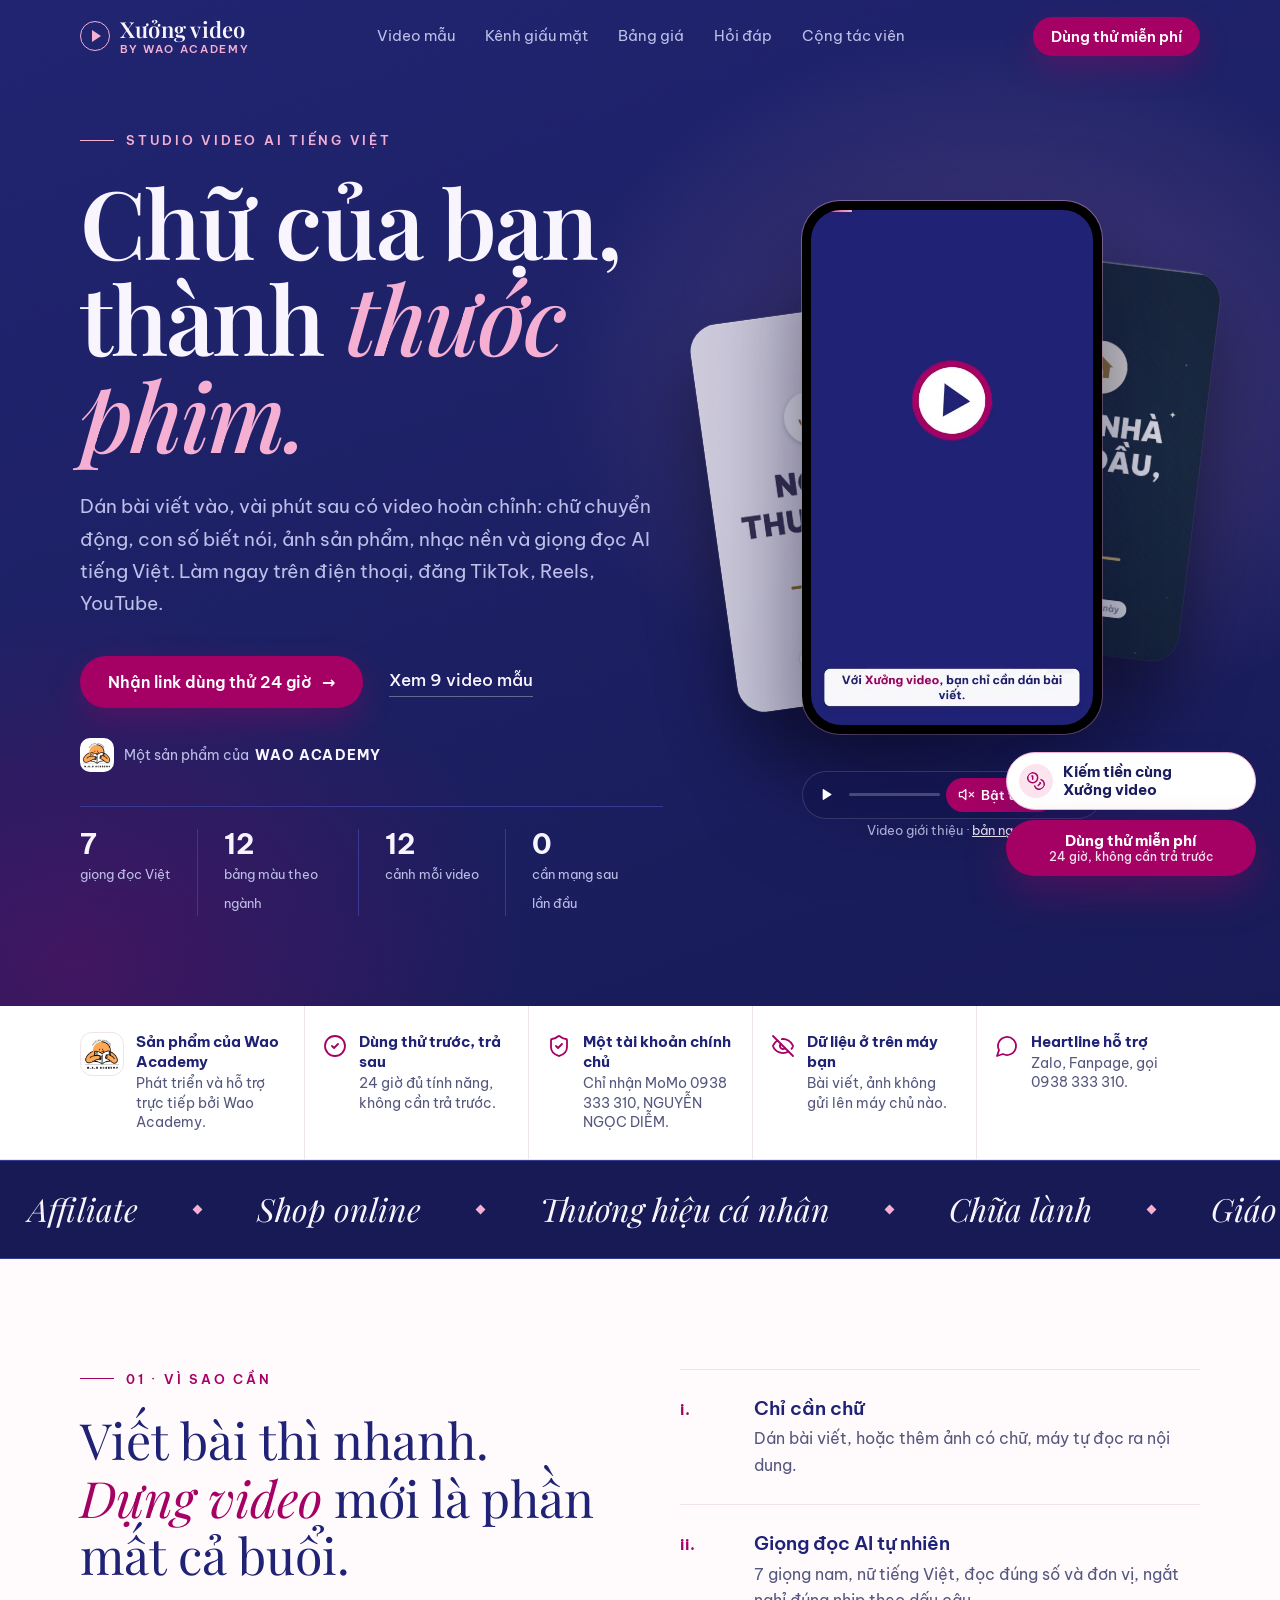
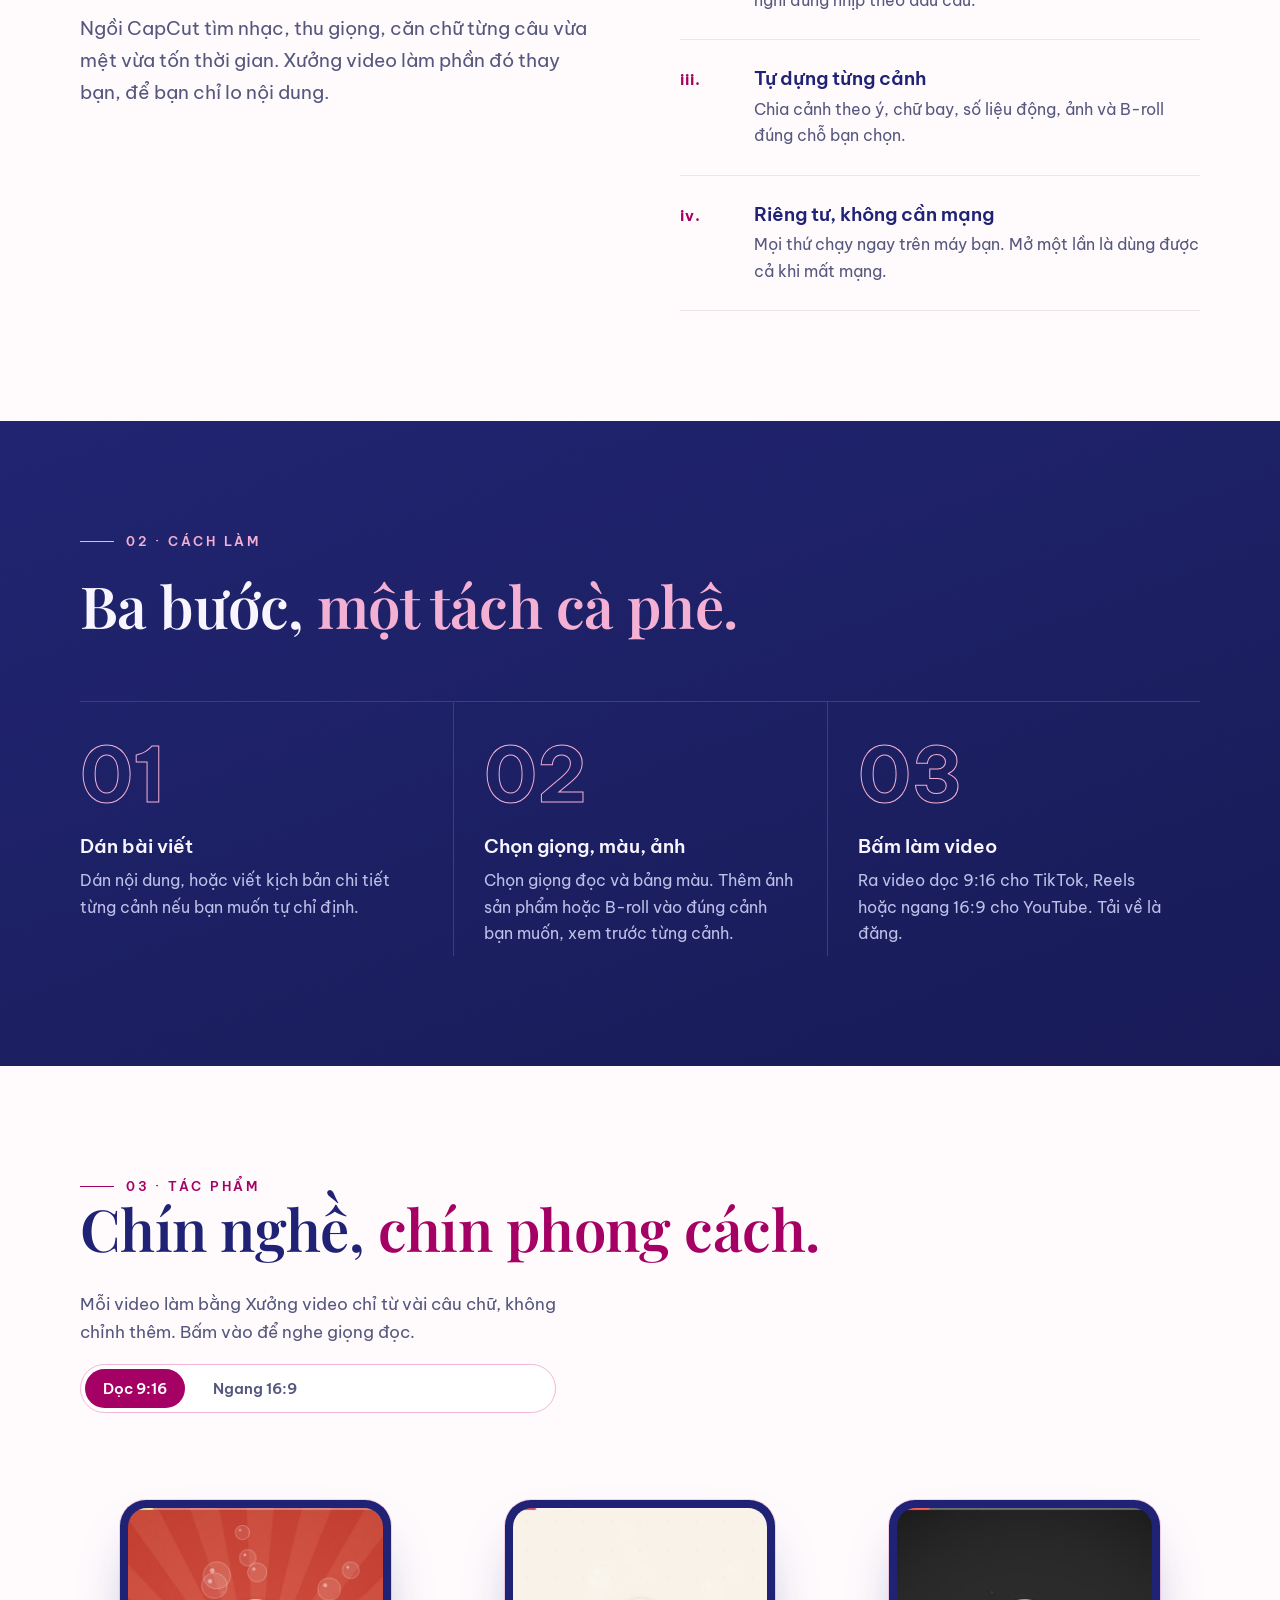
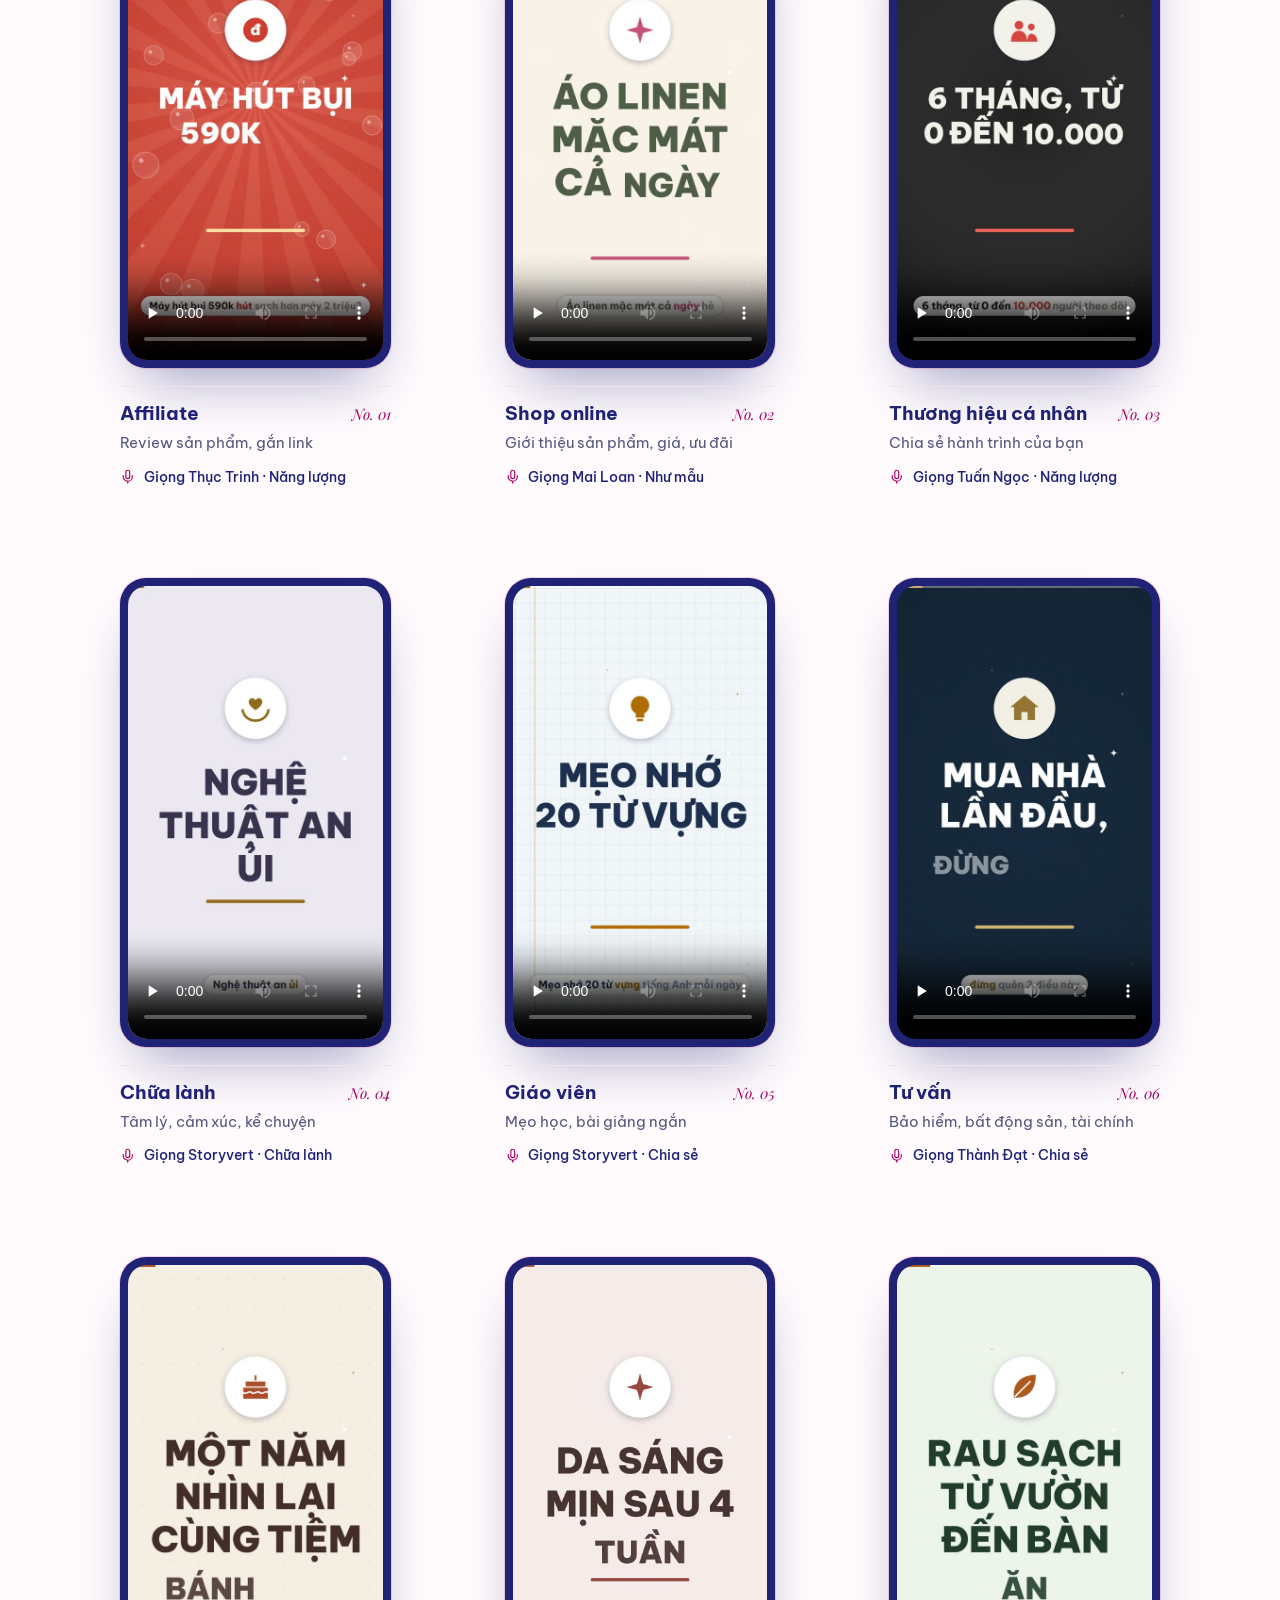
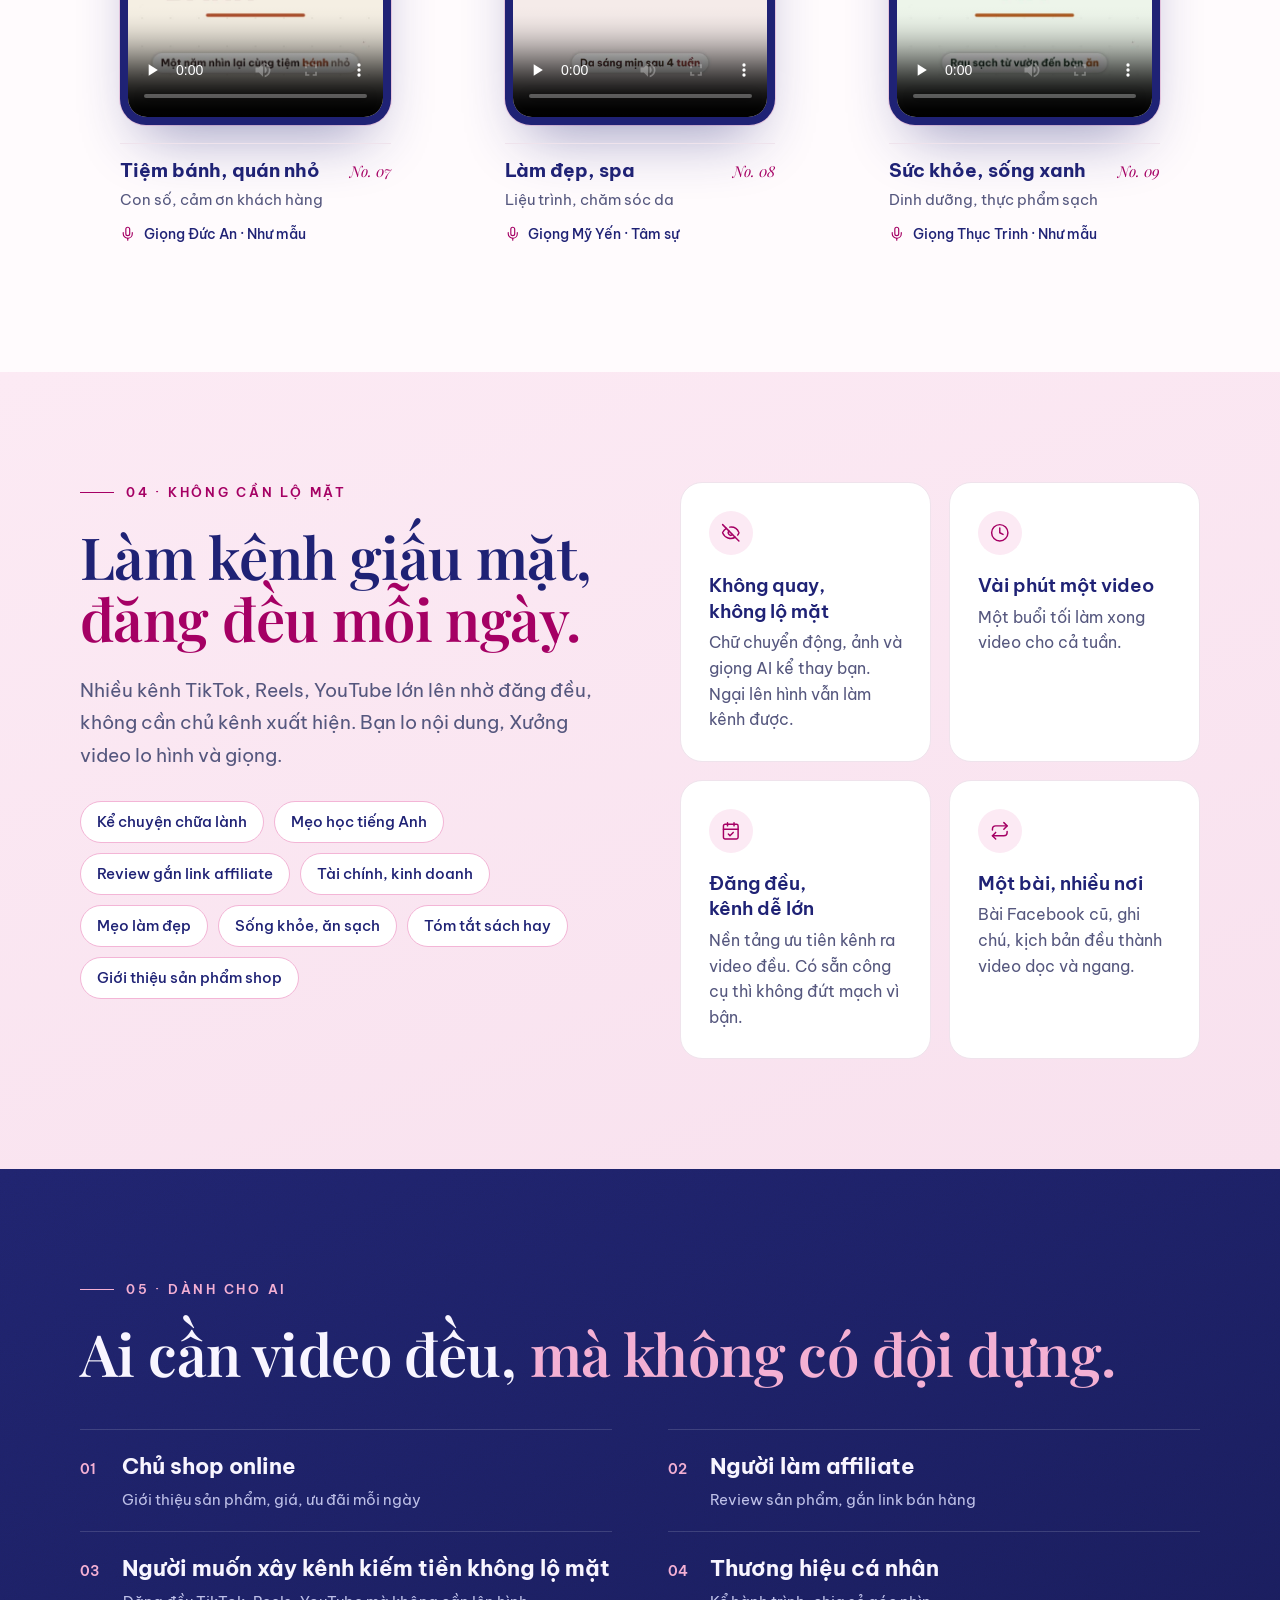
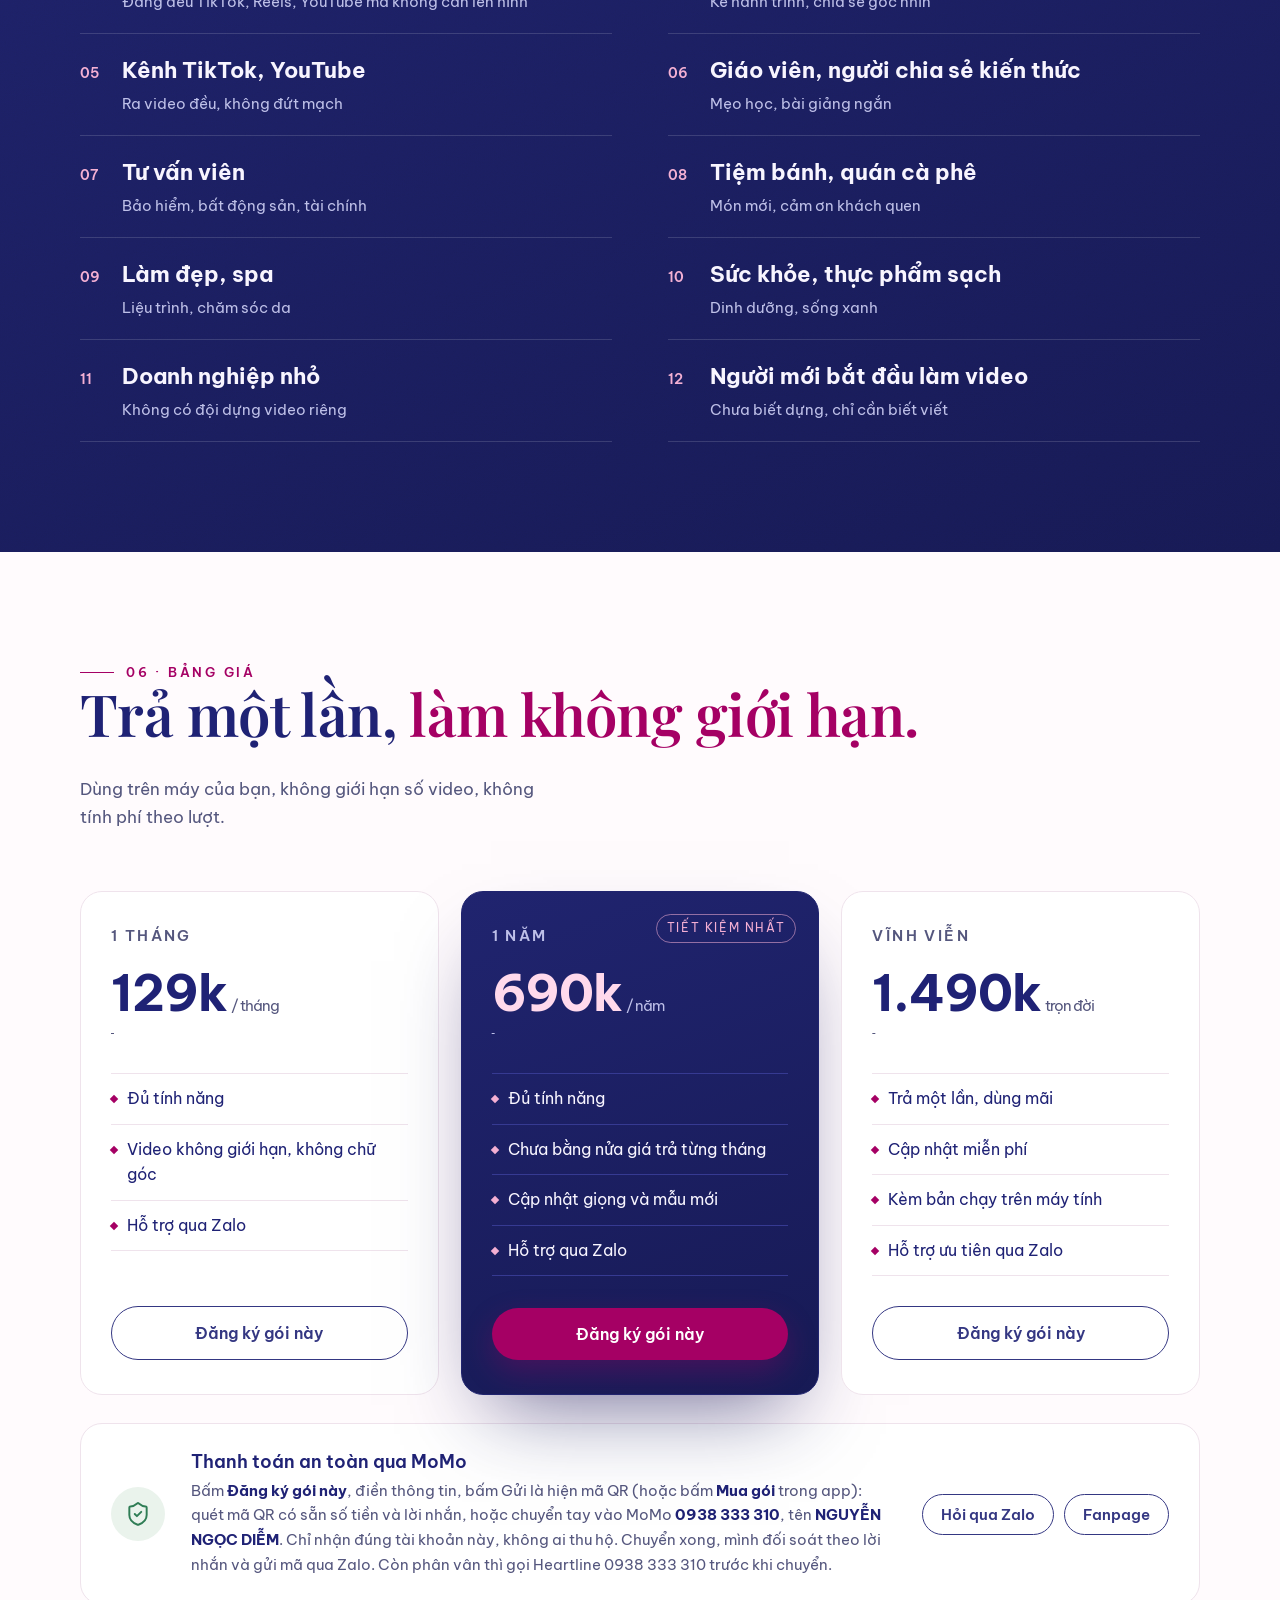
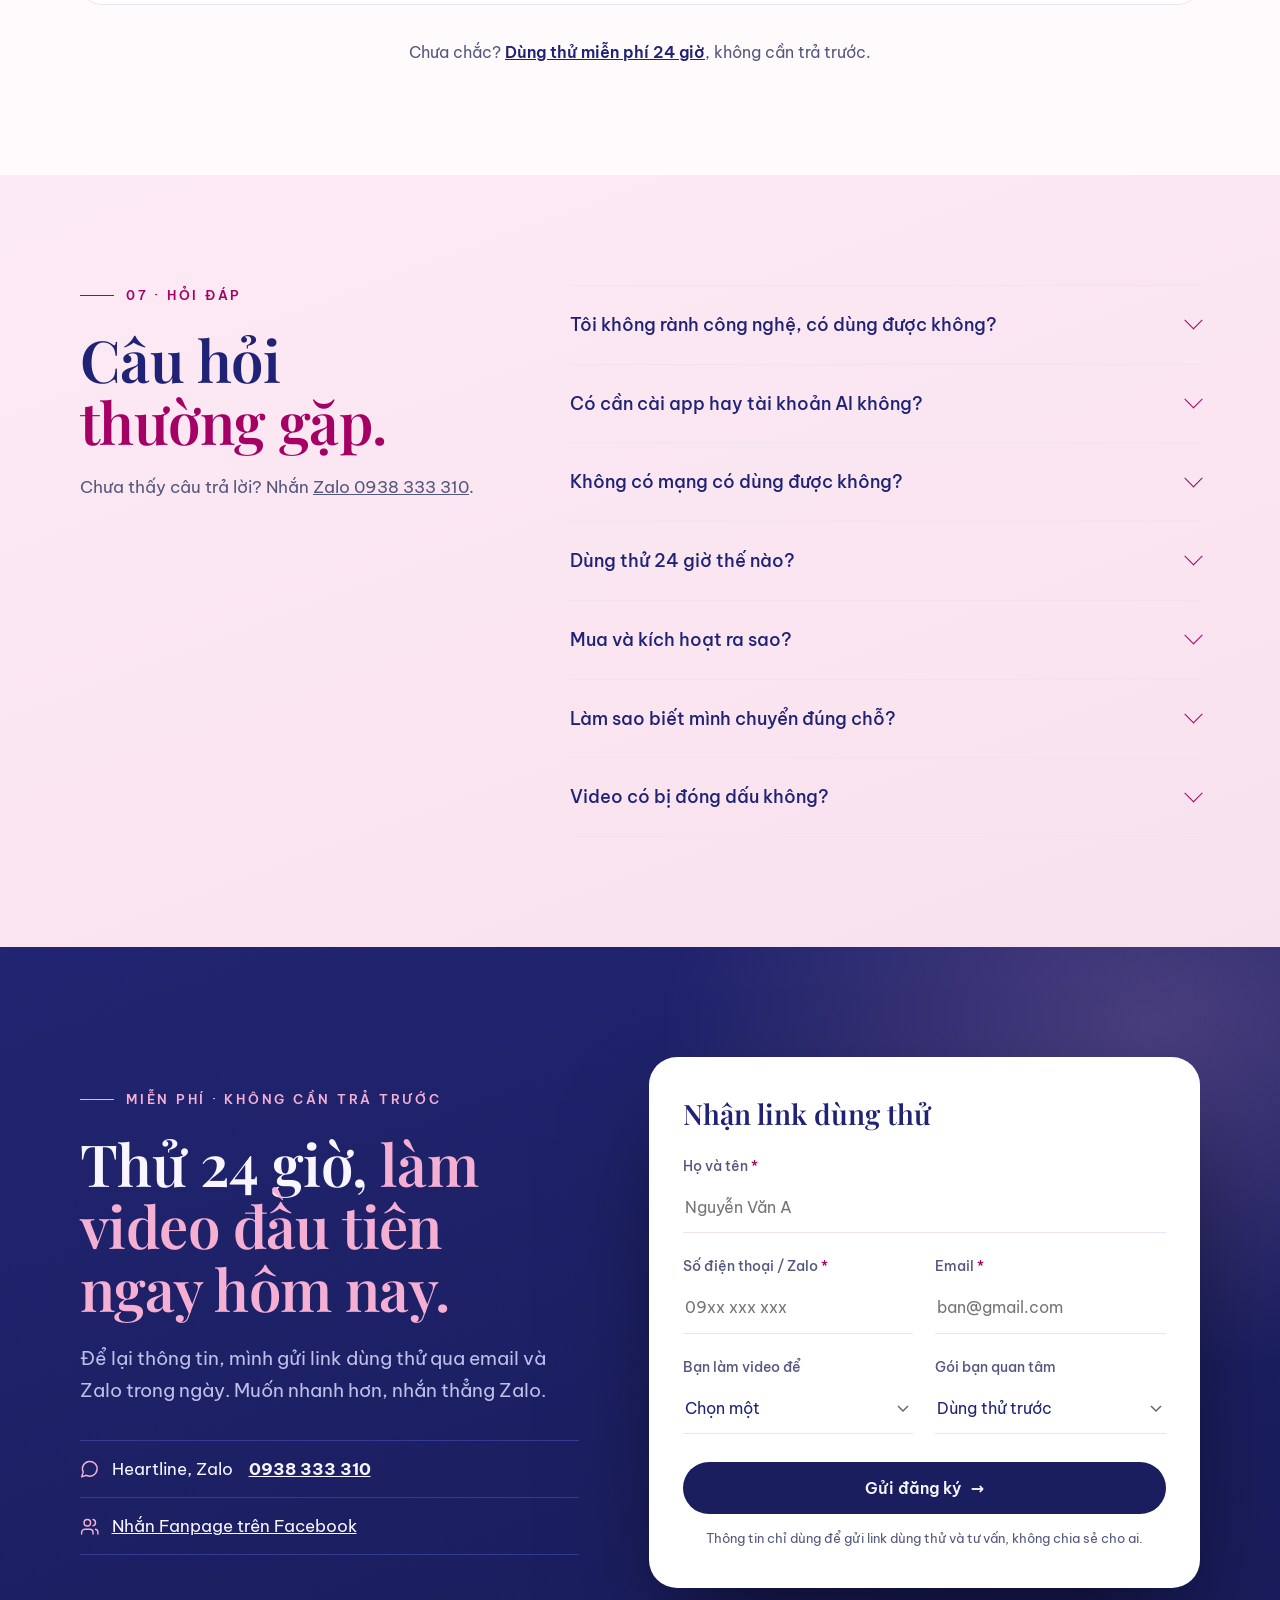
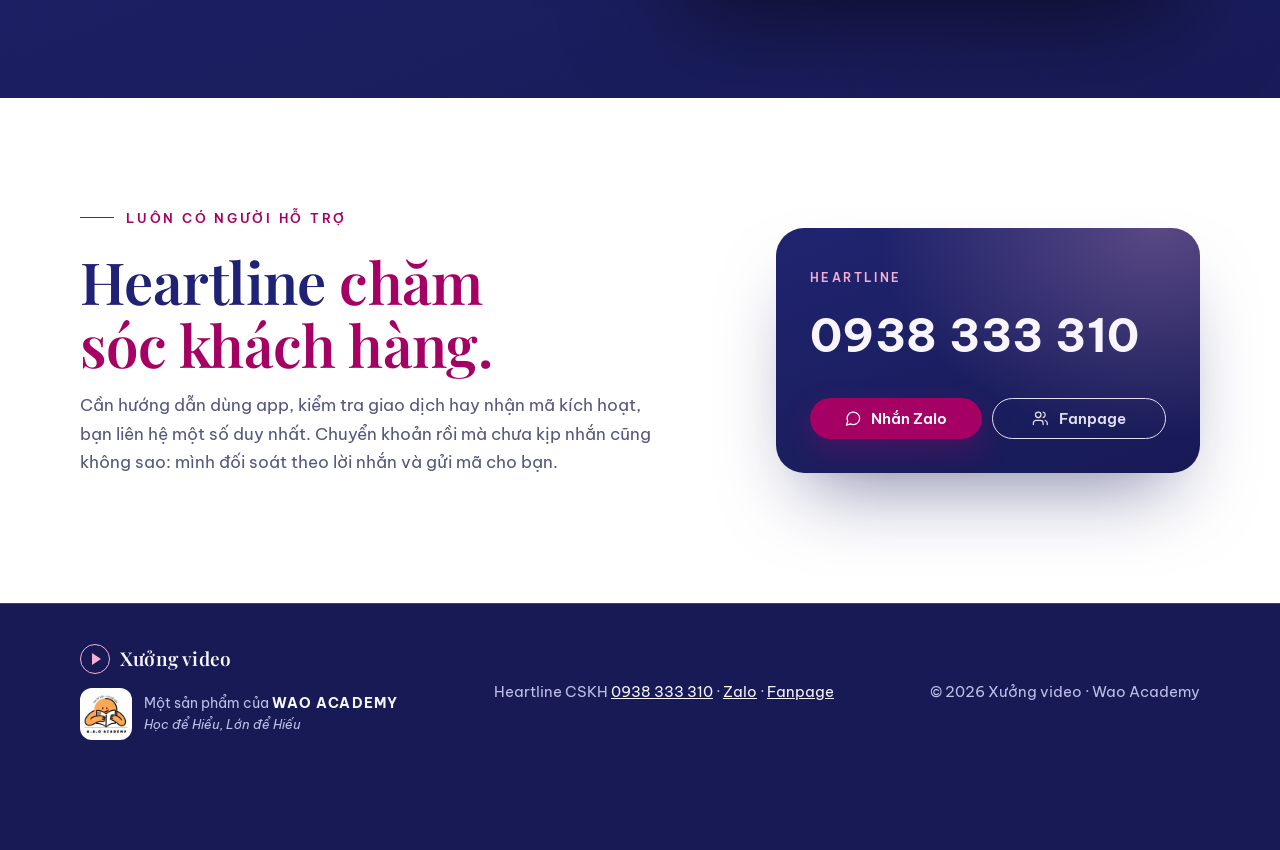
==== commit 11925e1d: "Add files via upload" ====
--- a/gioi-thieu/index.html
+++ b/gioi-thieu/index.html
@@ -141,6 +141,17 @@
 .sample .frame{padding:8px;border-radius:26px;background:#1F2275;box-shadow:0 30px 60px -22px rgba(31,34,117,.45),0 0 0 1px rgba(244,175,211,.5)}
 .sample video{display:block;width:100%;aspect-ratio:9/16;object-fit:cover;border-radius:19px;background:#1F2275}
 .samples.ngang .sample video{aspect-ratio:16/9}
+.pick,.pick-hint{display:none}
+@media (max-width:760px){
+  .pick-hint{display:block;margin:0 0 12px;font-size:14px;color:var(--muted)}
+  .pick{display:flex;flex-wrap:wrap;gap:8px;margin:0 0 6px}
+  .pick .pl{font-size:10px;color:var(--sienna);margin-right:2px}.pick button.on .pl{color:var(--gold)}
+  .pick button{border:1.5px solid var(--line);background:#fff;color:var(--text);border-radius:999px;padding:9px 14px;font:600 14px var(--sans);cursor:pointer}
+  .pick button.on{background:var(--ink);border-color:var(--ink);color:#fff}
+  .samples.pickmode .sample{display:none}
+  .samples.pickmode .sample.on{display:block;opacity:1;transform:none}
+  .samples.pickmode.co{margin-top:22px}
+}
 .sample .meta{display:flex;justify-content:space-between;align-items:baseline;gap:12px;margin-top:18px;padding-top:14px;border-top:1px solid var(--line)}
 .sample h3{font-size:19px;font-weight:700}
 .sample .no{font-family:var(--serif);font-style:italic;color:var(--sienna);font-size:15px;white-space:nowrap}
@@ -255,7 +266,7 @@
 .terms{margin-top:22px;border-top:1px solid var(--line);padding-top:14px}
 .terms summary{cursor:pointer;font-weight:600;color:var(--sienna)}
 .terms ul{margin:10px 0 0;padding-left:18px;color:var(--muted);font-size:14.5px;display:grid;gap:6px}
-.ctv form.fcard{box-shadow:0 30px 70px -30px rgba(31,34,117,.35)}
+.ctv form.fcard{scroll-margin-top:90px;box-shadow:0 30px 70px -30px rgba(31,34,117,.35)}
 .reflink{display:flex;gap:8px;align-items:center}
 .reflink code,.reflink input{flex:1;min-width:0}
 #fcDone .reflink{flex-direction:column;align-items:stretch}#fcDone .reflink code{flex:none;width:100%;text-align:center;line-height:1.5}#fcDone .reflink .btn{width:100%}
@@ -318,7 +329,7 @@
 .sheet-x{position:absolute;top:12px;right:12px;width:34px;height:34px;border:0;border-radius:50%;background:#F6EEF3;color:var(--muted);font-size:20px;cursor:pointer}
 .earn-sm{margin:14px 0}
 .sheet-acts{display:flex;flex-direction:column;gap:10px}.sheet-acts .btn{width:100%}
-.sheet .ctvbar{position:static;box-shadow:none;border:1px solid var(--line);justify-content:space-between;margin-top:6px}
+.sheet .ctvbar{position:static;box-shadow:none;border:0;background:none;padding:0;display:flex;flex-direction:column;align-items:stretch;gap:10px;margin-top:6px}.sheet .ctvbar[hidden],.sheet-acts[hidden]{display:none}.sheet .ctvbar p{margin:0;text-align:center;font-size:15px}.sheet .ctvbar .btn{width:100%;border-radius:999px;padding:14px;font-size:15.5px}
 .toast.tien{cursor:pointer}.toast.tien .tic{background:#E6F3EC;color:#2F7D55}
 
 /* hiện dần khi cuộn tới */
@@ -637,7 +648,7 @@
     </form>
   </div>
 </section>
-<section class="ctv" id="ctv">
+<section class="ctv" id="ctv" hidden>
   <div class="wrap">
     <div class="head-row rv">
       <div><p class="kicker">08 · Cộng tác viên</p><h2>Giới thiệu Xưởng video, <em>nhận 40%.</em></h2></div>
@@ -684,13 +695,13 @@
               <p class="err" id="ec-bank">Bạn điền đủ ngân hàng, số tài khoản và tên chủ tài khoản nhé.</p>
             </div>
             <div class="hp" aria-hidden="true"><label for="cWeb">Website</label><input id="cWeb" tabindex="-1" autocomplete="off"></div>
-            <button class="btn btn-gold" id="cGui" type="submit">Nhận link giới thiệu <span class="arr">→</span></button>
+            <button class="btn btn-gold" id="cGui" type="submit">Đăng ký, nhận link để chia sẻ <span class="arr">→</span></button>
             <p class="err" id="ec-gui" style="margin:14px 0 0;text-align:center">Gửi chưa được. Bạn thử lại, hoặc nhắn Zalo 0938 333 310 nhé.</p>
           </div>
           <div id="fcDone" hidden>
             <h3>Link giới thiệu của bạn</h3>
             <p class="muted" style="margin:0 0 10px">Mã CTV: <b id="cMa"></b>. Lưu lại mã này để tra cứu hoa hồng.</p>
-            <div class="reflink"><code id="cLink"></code><button type="button" class="btn btn-line btn-sm" id="cChep">Sao chép</button></div>
+            <div class="reflink"><code id="cLink"></code><button type="button" class="btn btn-line btn-sm" id="cChep">Sao chép link</button><button type="button" class="btn btn-gold btn-sm" id="cShare">Chia sẻ link giới thiệu</button></div>
             <p class="muted" style="margin:14px 0 0;font-size:14px">Chia sẻ link này kèm vài câu về Xưởng video. Khách bấm vào và đăng ký trong 30 ngày là được tính cho bạn.</p>
             <a class="btn btn-ink" href="ctv.html" style="margin-top:16px;width:100%">Mở trang CTV của bạn</a>
             <p class="muted" style="margin:8px 0 0;font-size:13px;text-align:center">Xem từng khách, hoa hồng và yêu cầu nhận tiền. Đăng nhập bằng mã CTV và số Zalo.</p>
@@ -704,6 +715,7 @@
         </div>
       </div>
     </div>
+    <p style="text-align:center;margin:40px 0 0"><button type="button" class="btn btn-line btn-sm" id="ctvDong">Thu gọn phần cộng tác viên ▲</button></p>
   </div>
 </section>
 
@@ -744,7 +756,7 @@
       <div class="hl"><span>Khách mua 1 năm</span><b data-goi="1N"></b></div>
       <div><span>Khách mua vĩnh viễn</span><b data-goi="VV"></b></div>
     </div>
-    <div class="ctvbar" id="ctvBar" hidden><a href="ctv.html">CTV <b id="ctvBarMa"></b> · Trang CTV</a><button type="button" id="ctvShare">Chia sẻ link giới thiệu</button></div>
+    <div class="ctvbar" id="ctvBar" hidden><p>Mã CTV của bạn: <b id="ctvBarMa"></b></p><button type="button" class="btn btn-gold" id="ctvShare">Chia sẻ link giới thiệu</button><a class="btn btn-line" href="ctv.html">Mở trang CTV</a></div>
     <div class="sheet-acts" id="earnActs"><a class="btn btn-gold" href="#ctv" data-close>Đăng ký làm CTV</a><a class="btn btn-line" href="ctv.html">Đã là CTV? Mở trang CTV</a></div>
   </div>
 </div>
@@ -1054,6 +1066,24 @@
   // Bấm "Chọn gói này" thì điền sẵn gói vào form
   // nút dùng thử chọn "Dùng thử trước", nút gói nào chọn đúng gói đó
   document.querySelectorAll('a[href="#dang-ky"]').forEach(a => a.addEventListener('click', () => { $('goi').value = a.dataset.goi || 'Dùng thử trước'; }));
+  // Form đổi tên theo gói: bấm "Đăng ký gói này" thì là form đăng ký gói (gửi xong hiện thanh toán), bấm dùng thử thì là form nhận link dùng thử
+  { const sec = $('dang-ky'), f = $('f'), k = sec.querySelector('.kicker'), h2 = sec.querySelector('h2'), lead = sec.querySelector('.lead'), h3 = f.querySelector('#fields h3'), gui = $('gui'), cs = f.querySelector('.consent');
+    const goc = { k: k.innerHTML, h2: h2.innerHTML, lead: lead.innerHTML, h3: h3.innerHTML, gui: gui.innerHTML, cs: cs.innerHTML, em: $('e-email').textContent };
+    const MA = { '1 tháng': '1T', '1 năm': '1N', 'Vĩnh viễn': 'VV' };
+    const che = g => {
+      const m = MA[g];
+      if (!m) { k.innerHTML = goc.k; h2.innerHTML = goc.h2; lead.innerHTML = goc.lead; h3.innerHTML = goc.h3; gui.innerHTML = goc.gui; cs.innerHTML = goc.cs; $('e-email').textContent = goc.em; return; }
+      const gia = LOCK.planPrice(m).toLocaleString('vi-VN') + 'đ';
+      k.textContent = 'Đăng ký gói ' + g + (LOCK.isLaunch() ? ' · Giá ra mắt' : '');
+      h2.innerHTML = 'Đăng ký gói ' + g + ', <em>nhận mã kích hoạt trong ngày.</em>';
+      lead.textContent = 'Điền thông tin rồi bấm Đăng ký và thanh toán. Trang chuyển khoản MoMo hiện ra ngay. Chuyển xong, mình gửi mã kích hoạt qua Zalo.';
+      h3.textContent = 'Đăng ký gói ' + g + ' · ' + gia;
+      gui.innerHTML = 'Đăng ký và thanh toán <span class="arr">→</span>';
+      cs.textContent = 'Thông tin chỉ dùng để gửi mã kích hoạt và hỗ trợ, không chia sẻ cho ai.';
+      $('e-email').textContent = 'Bạn nhập email để nhận thông tin gói nhé.';
+    };
+    document.querySelectorAll('a[href="#dang-ky"]').forEach(a => a.addEventListener('click', () => che($('goi').value)));
+    $('goi').addEventListener('change', () => che($('goi').value)); che($('goi').value); }
 
 
 
@@ -1093,6 +1123,18 @@
     });
   }
 
+
+  // Điện thoại: video mẫu thu gọn thành thanh chọn, bấm tên nào hiện video đó, bấm lại thì thu gọn
+  { const box = $('samples'), figs = [...box.querySelectorAll('.sample')], bar = document.createElement('div');
+    bar.className = 'pick'; bar.setAttribute('role', 'tablist'); bar.setAttribute('aria-label', 'Chọn video mẫu');
+    figs.forEach((f, i) => { const b = document.createElement('button'); b.type = 'button'; b.innerHTML = '<span class="pl">▶</span> ' + f.querySelector('h3').textContent; b.setAttribute('aria-expanded', 'false');
+      b.onclick = () => { const mo = !f.classList.contains('on');
+        figs.forEach((g, j) => { g.classList.remove('on'); bar.children[j].classList.remove('on'); bar.children[j].setAttribute('aria-expanded', 'false'); const v = g.querySelector('video'); if (v && !v.paused) v.pause(); });
+        if (mo) { f.classList.add('on', 'in'); b.classList.add('on'); b.setAttribute('aria-expanded', 'true'); setTimeout(() => f.scrollIntoView({ behavior: 'smooth', block: 'nearest' }), 50); }
+        box.classList.toggle('co', mo); };
+      bar.appendChild(b); });
+    const goi = document.createElement('p'); goi.className = 'pick-hint'; goi.textContent = 'Bấm vào tên mẫu để mở video, bấm lại để thu gọn.';
+    box.parentNode.insertBefore(goi, box); box.parentNode.insertBefore(bar, box); box.classList.add('pickmode'); }
 
   // Nút Mua gói này: mở khung mua MoMo (dùng chung với app)
   document.querySelectorAll('[data-mua]').forEach(b => b.addEventListener('click', () => LOCK.buy(+b.dataset.mua)));
@@ -1134,18 +1176,27 @@
       $('cChep').onclick = () => { try { navigator.clipboard.writeText(link); $('cChep').textContent = 'Đã chép'; } catch (err) { } };
       try { localStorage.setItem('xv_ctv', ma); } catch (err) { }
       $('fcFields').hidden = true; $('fcDone').hidden = false; ctvBar();
-    } catch (err) { $('ec-gui').classList.add('on'); btn.disabled = false; btn.textContent = 'Nhận link giới thiệu'; }
+    } catch (err) { $('ec-gui').classList.add('on'); btn.disabled = false; btn.textContent = 'Đăng ký, nhận link để chia sẻ'; }
   });
   // thanh nhỏ cho CTV: chia sẻ link giới thiệu bằng 1 chạm
   function ctvBar() {
     let ma = ''; try { ma = localStorage.getItem('xv_ctv') || ''; } catch (e) { } if (!ma) return;
     const link = location.href.split(/[?#]/)[0] + '?ref=' + ma, bar = $('ctvBar'); bar.hidden = false; $('earnActs').hidden = true; $('ctvBarMa').textContent = ma; $('tcMa').value = $('tcMa').value || ma;
     const txt = 'Mình đang dùng Xưởng video: dán bài viết là ra video có giọng đọc AI tiếng Việt. Dùng thử miễn phí 24 giờ tại đây:';
-    $('ctvShare').onclick = async () => { if (navigator.share) { try { await navigator.share({ title: 'Xưởng video', text: txt, url: link }); return; } catch (e) { if (e && e.name === 'AbortError') return; } } try { await navigator.clipboard.writeText(txt + ' ' + link); $('ctvShare').textContent = 'Đã chép link'; } catch (e) { } };
+    const chiaSe = btn => async () => { if (navigator.share) { try { await navigator.share({ title: 'Xưởng video', text: txt, url: link }); return; } catch (e) { if (e && e.name === 'AbortError') return; } } try { await navigator.clipboard.writeText(txt + ' ' + link); btn.textContent = 'Đã chép link, dán vào Zalo, Facebook để gửi'; } catch (e) { } };
+    $('ctvShare').onclick = chiaSe($('ctvShare')); $('cShare').onclick = chiaSe($('cShare'));
   }
   ctvBar();
+  // Mục Cộng tác viên ẩn sẵn, chỉ mở khi bấm "Đăng ký làm CTV" (hoặc vào thẳng link #ctv)
+  const ctvSec = $('ctv');
+  const moCtv = () => { ctvSec.hidden = false; ctvSec.querySelectorAll('.rv').forEach(x => x.classList.add('in')); setTimeout(() => $('fc').scrollIntoView({ behavior: 'smooth', block: 'start' }), 60); };
+  $('ctvDong').onclick = () => { ctvSec.hidden = true; history.replaceState(null, '', location.pathname + location.search); };
+  if (location.hash === '#ctv') moCtv();
   { const sh = $('earnSheet'), open = () => { sh.hidden = false; requestAnimationFrame(() => sh.classList.add('on')); }, close = () => { sh.classList.remove('on'); setTimeout(() => sh.hidden = true, 300); };
     $('earnBtn').onclick = open; window.moKiemTien = open;
+    // link "Cộng tác viên" trên thanh menu: mở bảng Kiếm tiền; nút "Đăng ký làm CTV" trong bảng: mở mục đăng ký
+    document.addEventListener('click', e => { const a = e.target.closest('a[href="#ctv"]'); if (!a) return; e.preventDefault();
+      if (a.closest('#earnSheet')) { close(); moCtv(); } else open(); });
     sh.querySelectorAll('[data-close]').forEach(x => x.addEventListener('click', close)); addEventListener('keydown', e => { if (e.key === 'Escape' && !sh.hidden) close(); }); }
   const vnd = n => (Number(n) || 0).toLocaleString('vi-VN') + 'đ';
   $('tcBtn').addEventListener('click', async () => {
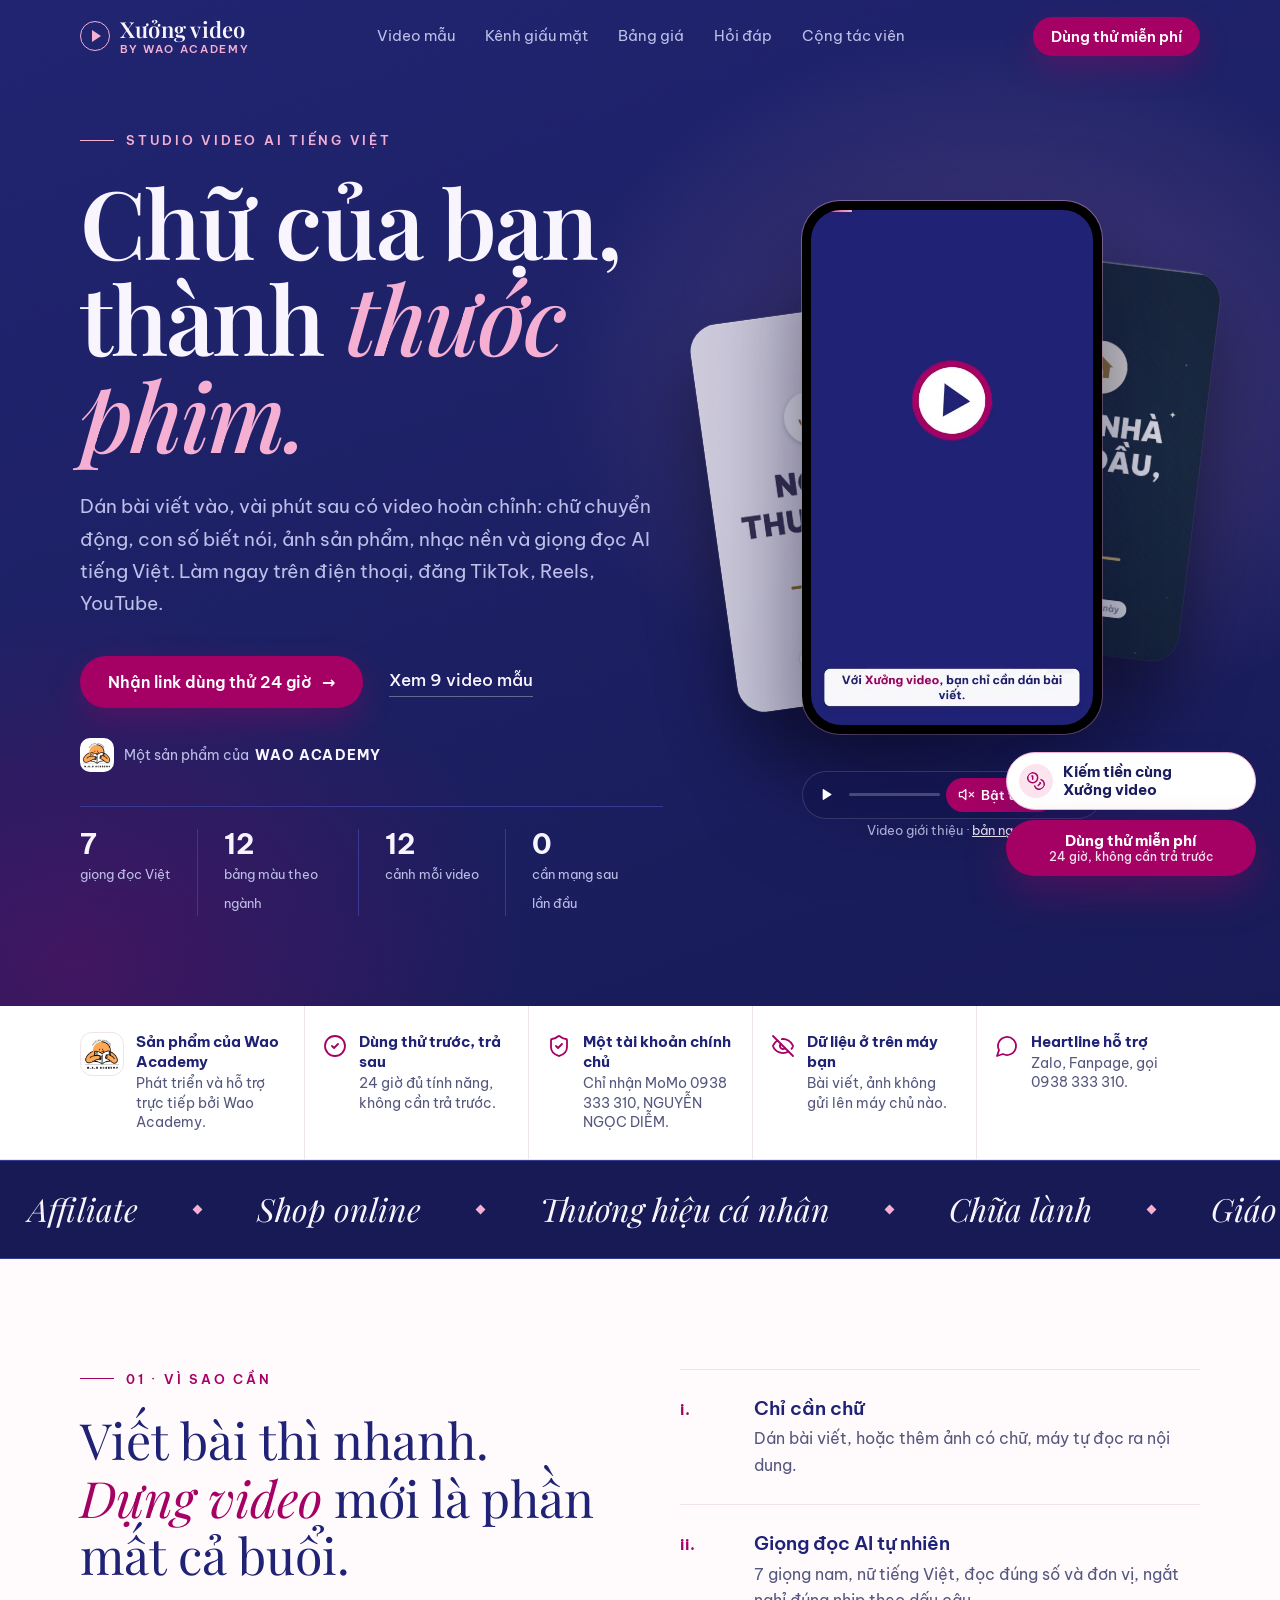
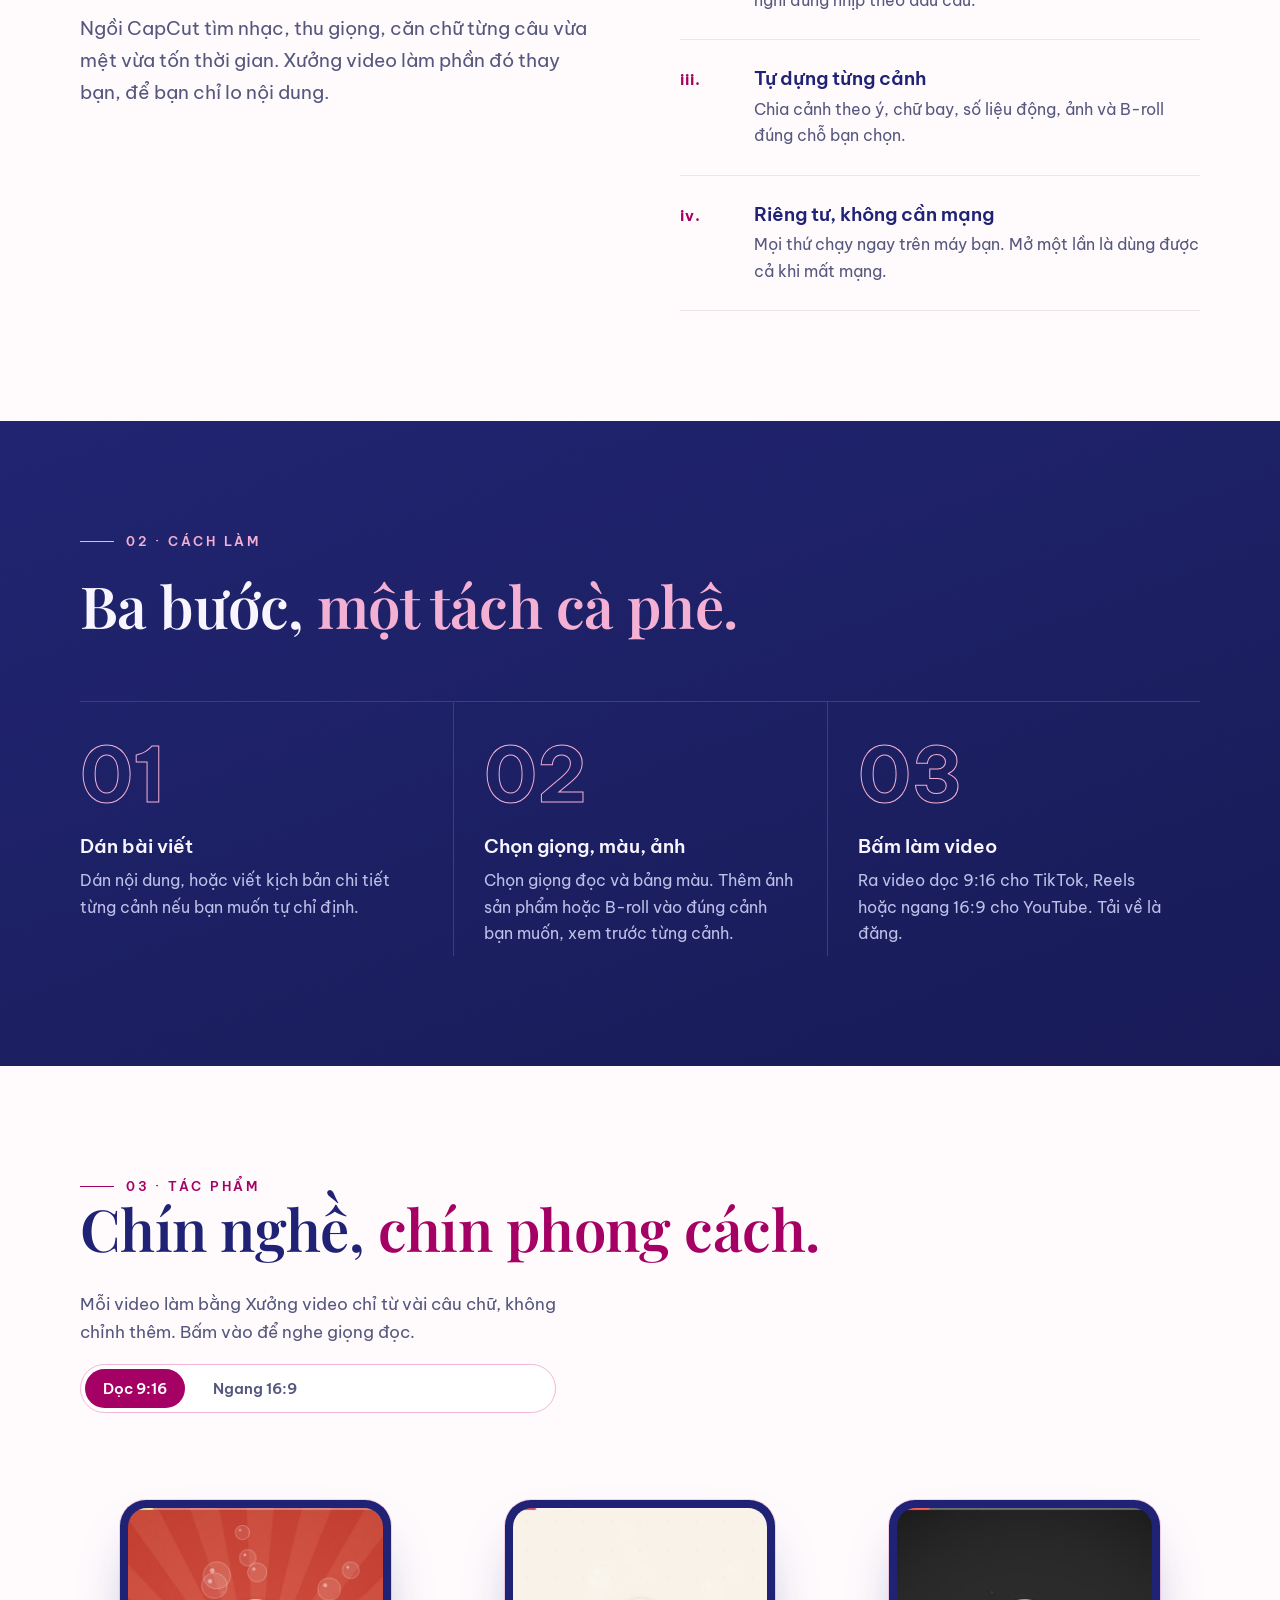
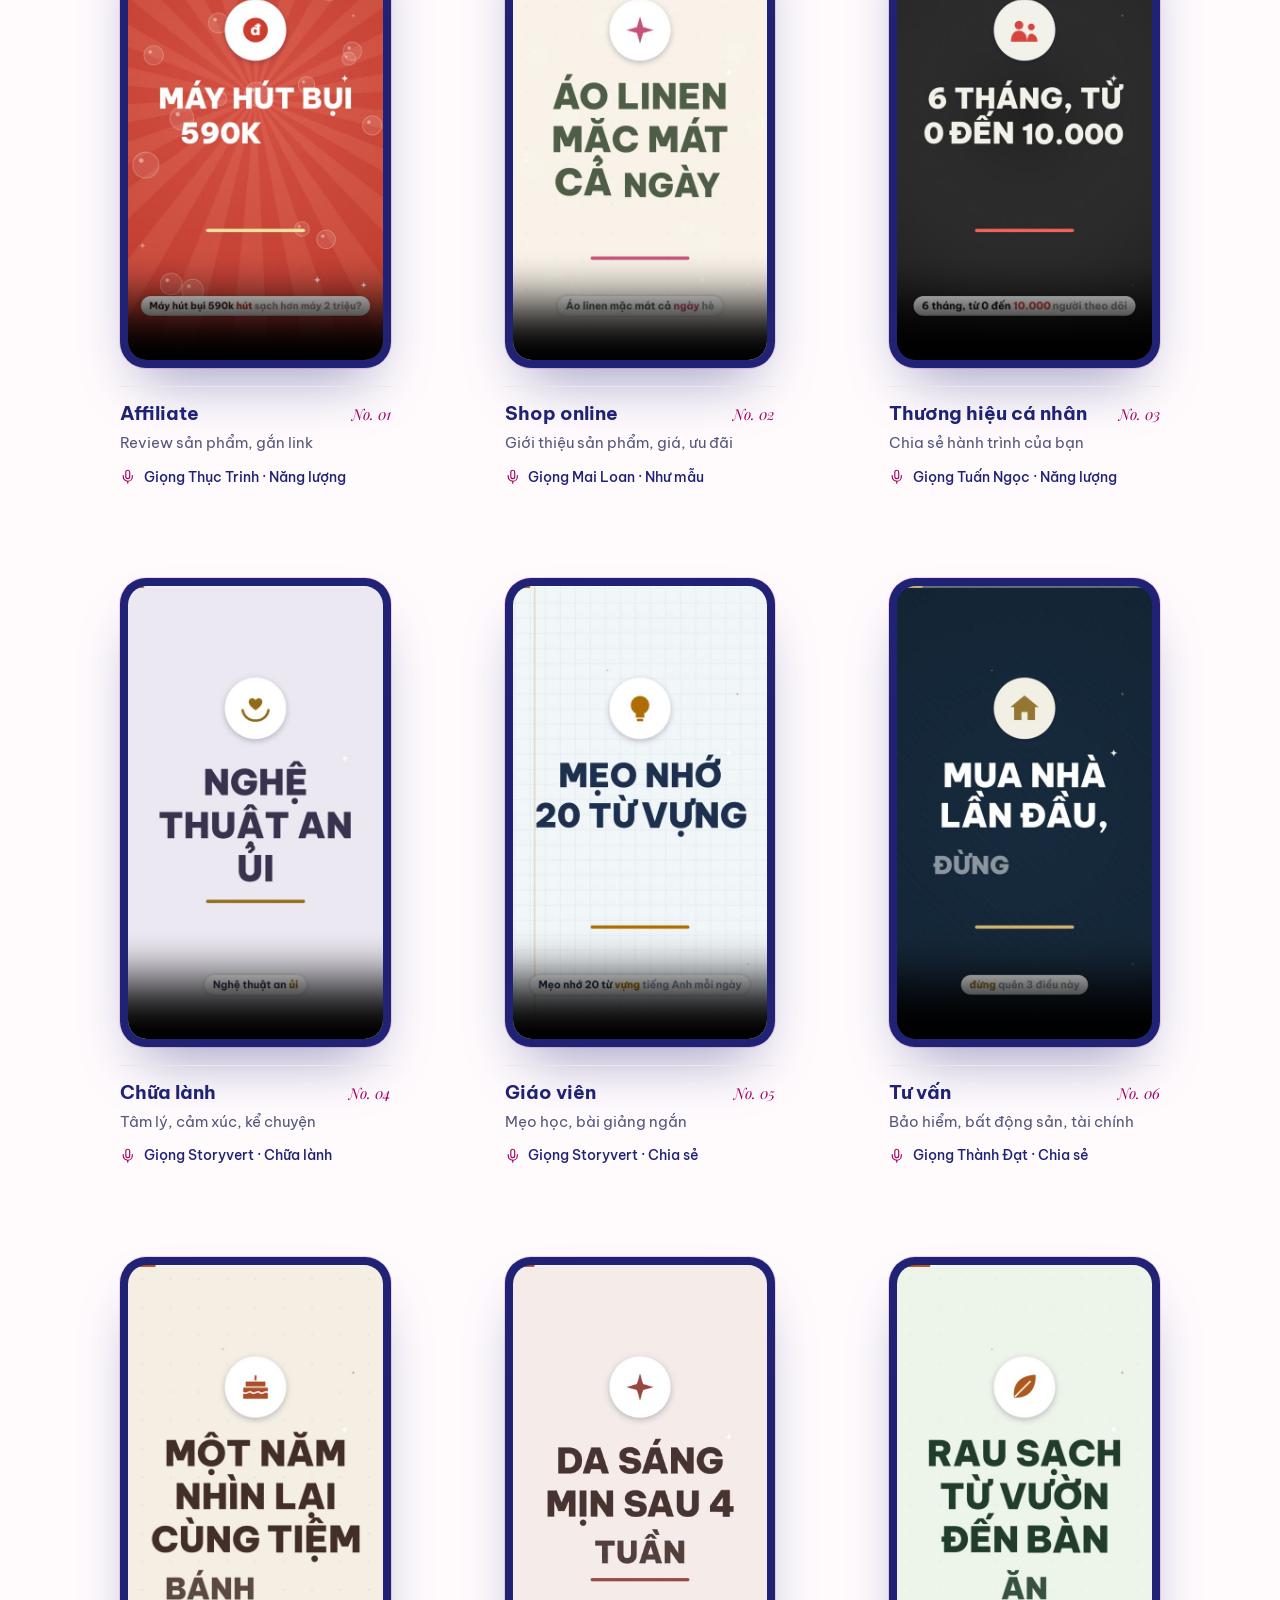
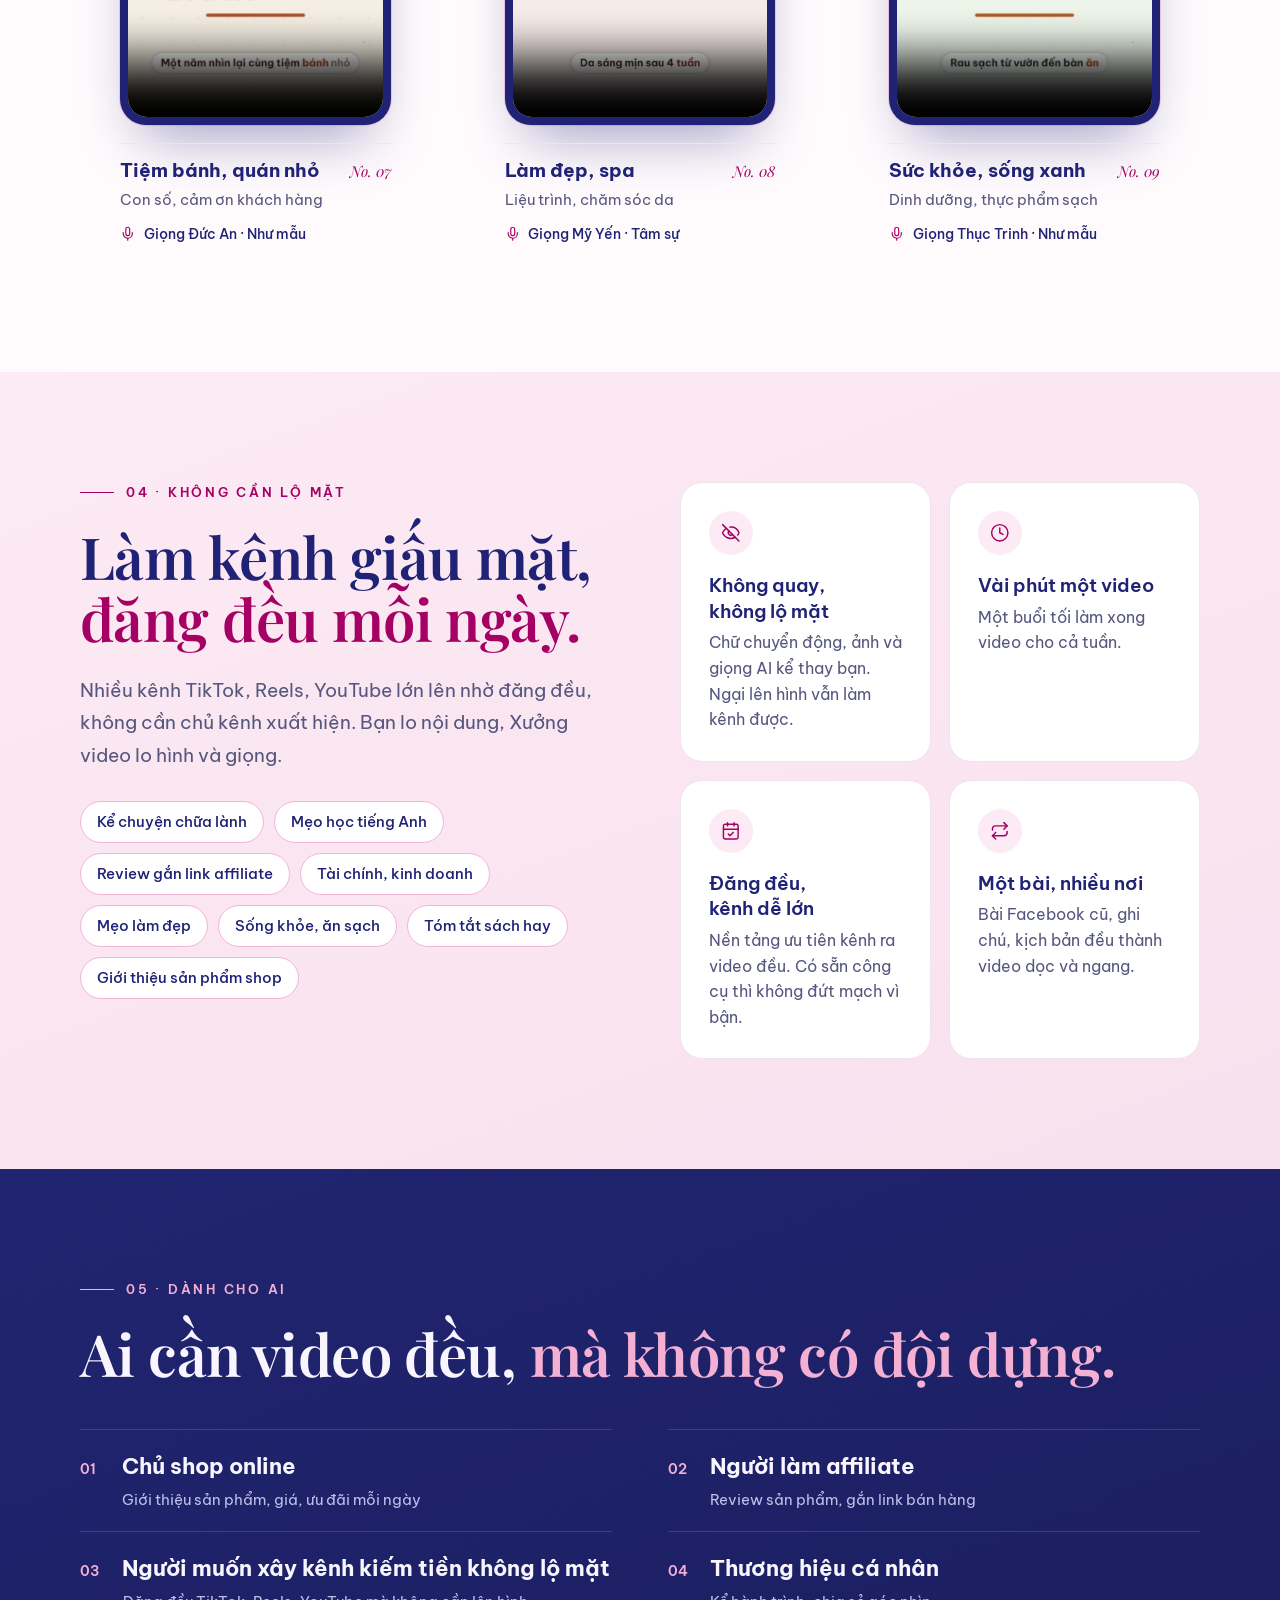
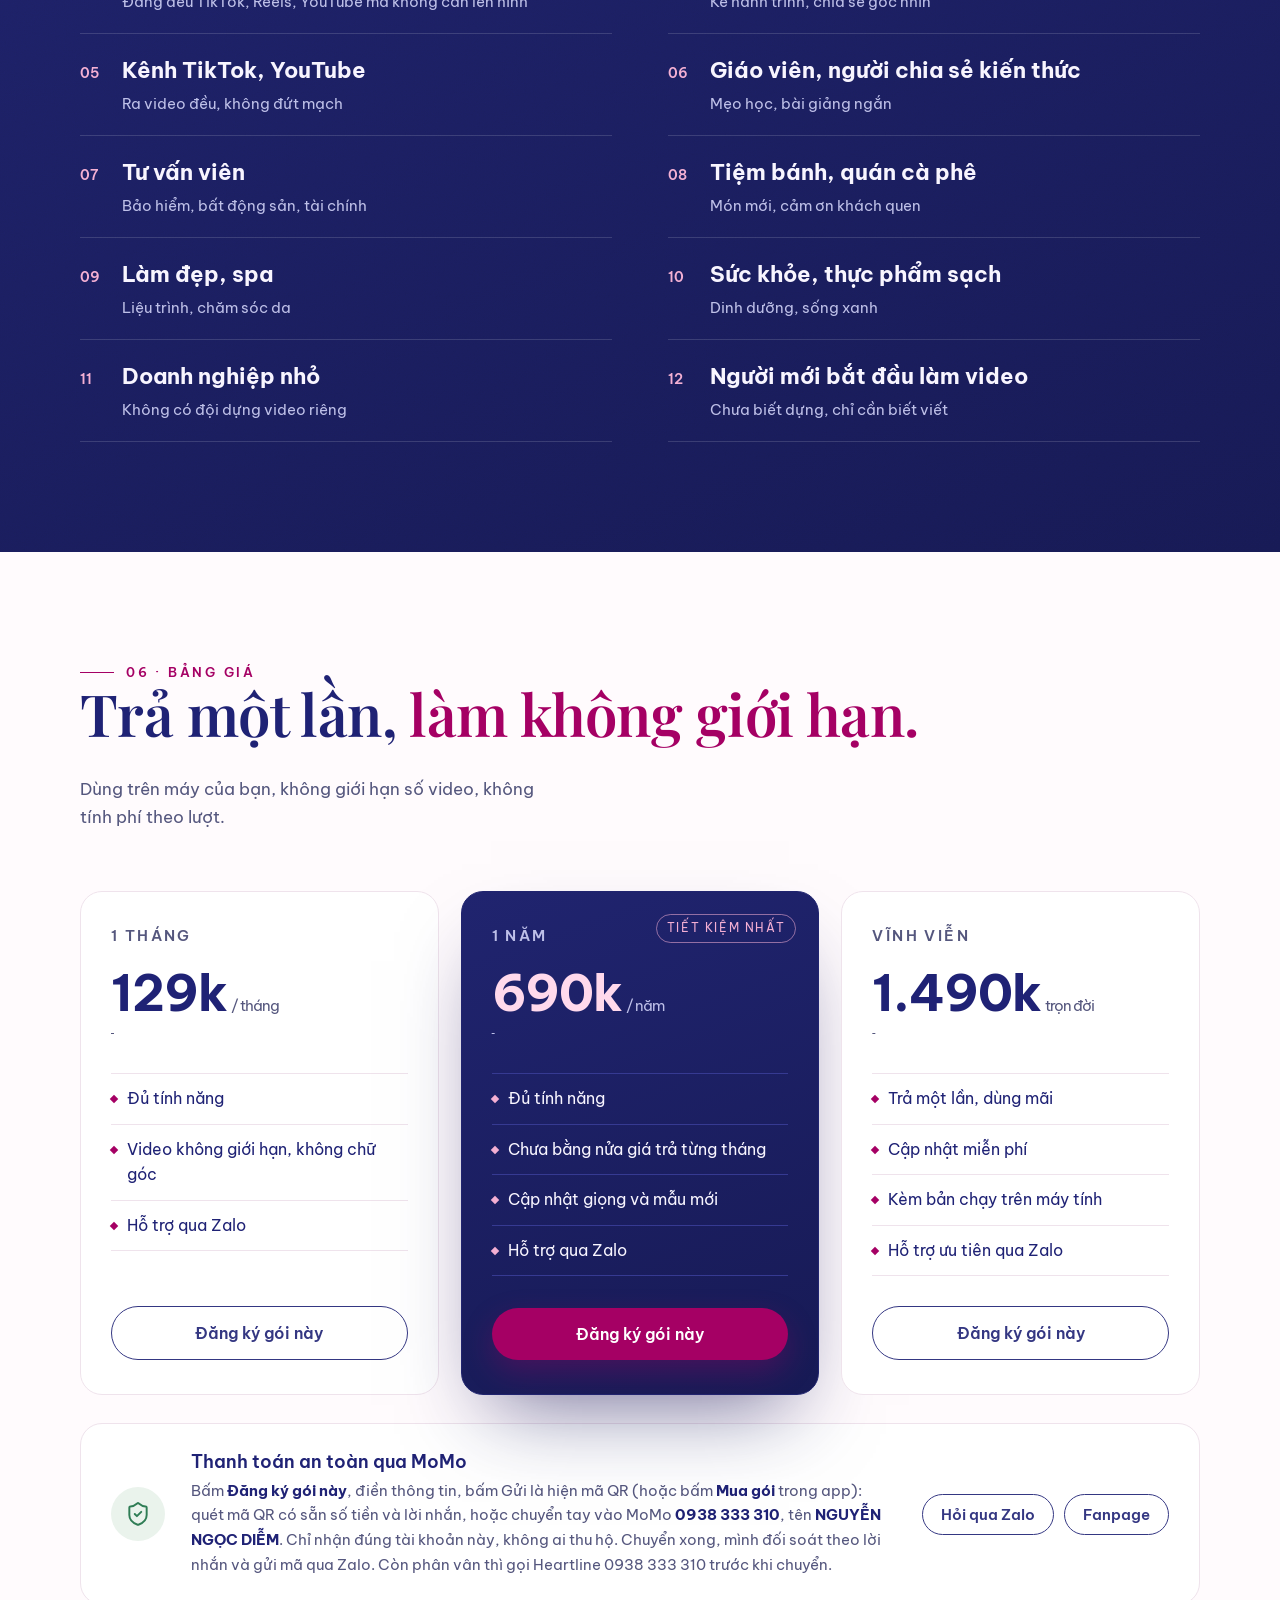
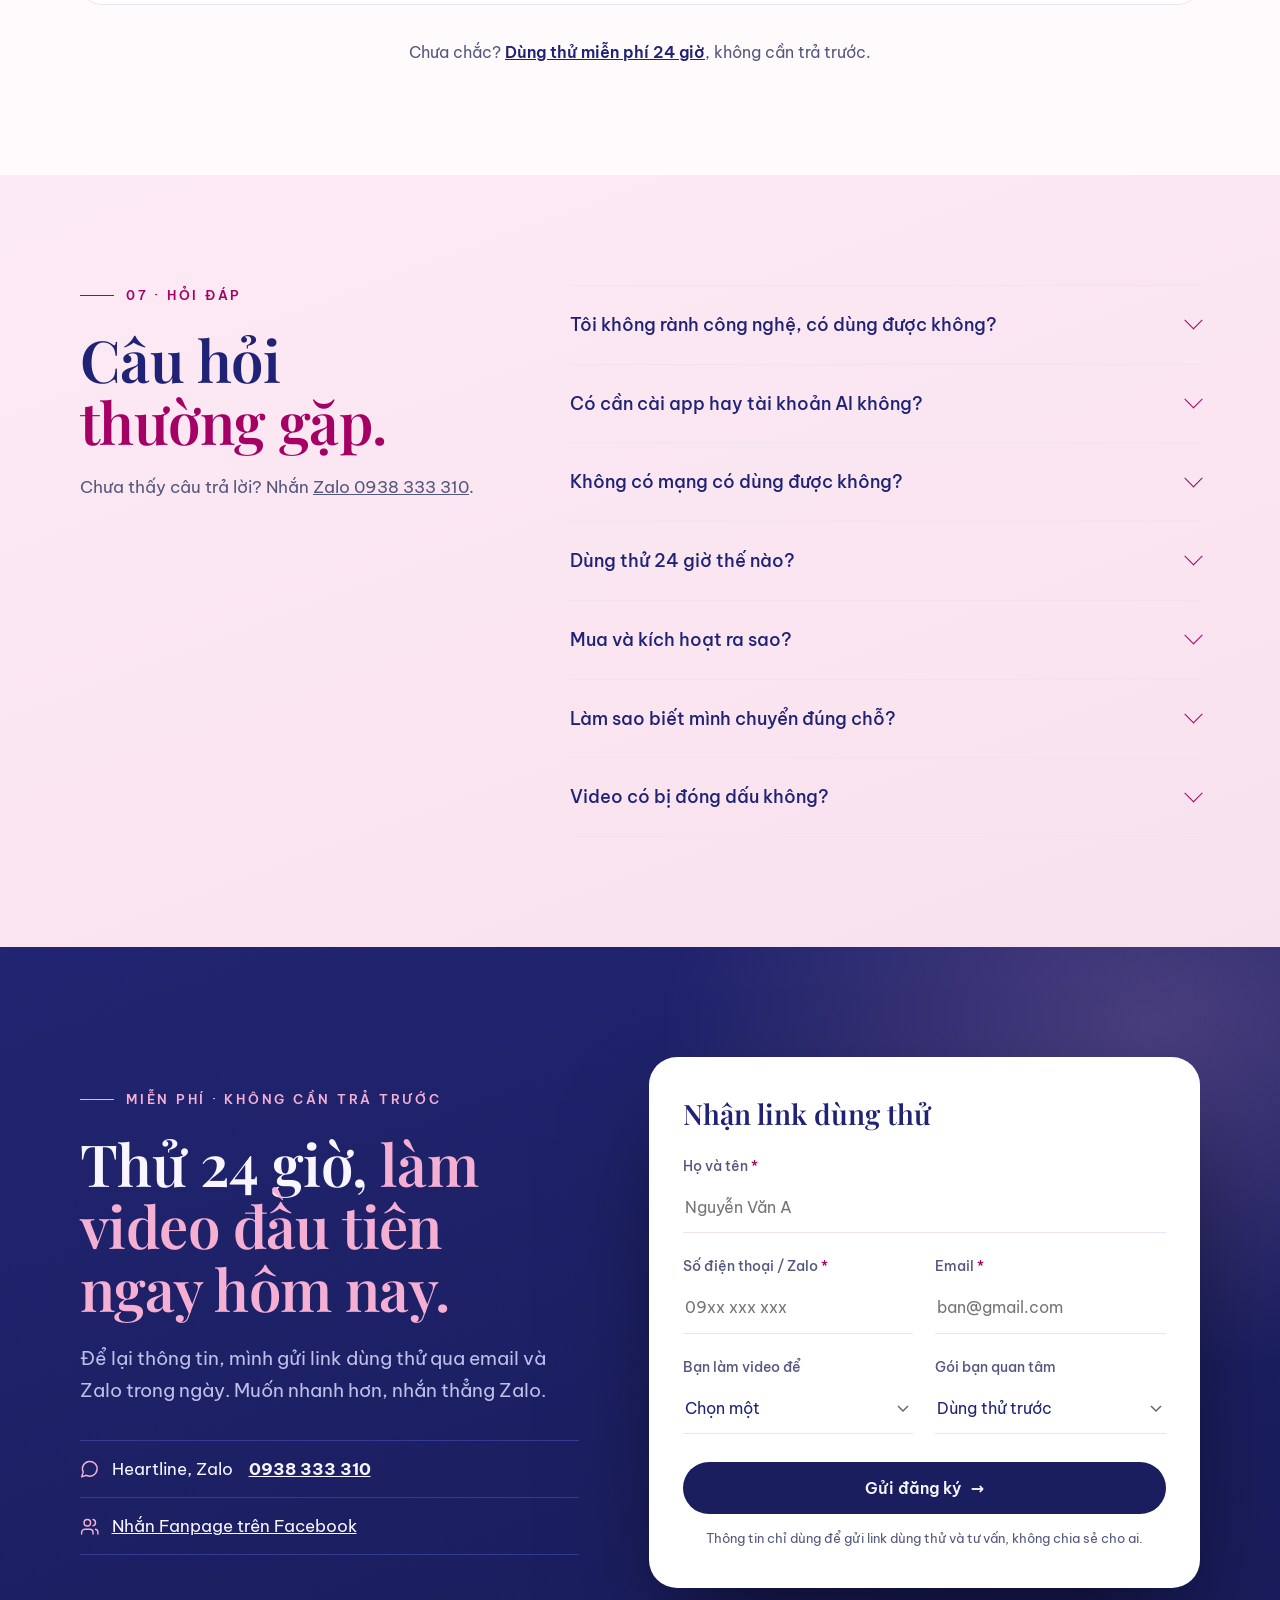
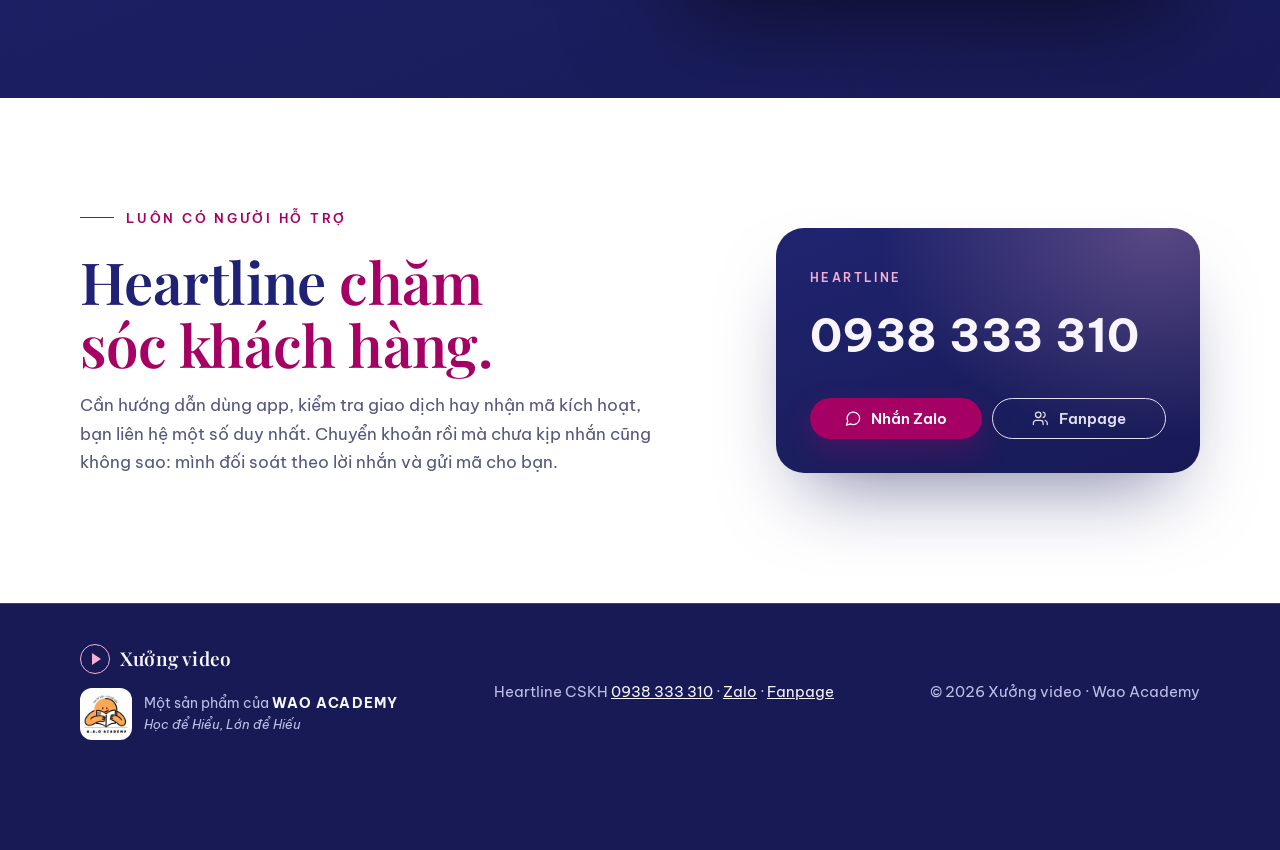
==== commit f0ab0fb5: "Sửa lỗi nhập mã kích hoạt bị đứng trên điện thoại - Khung nhập mã cuộn được khi bàn phím che (trước " ====
--- a/gioi-thieu/index.html
+++ b/gioi-thieu/index.html
@@ -330,6 +330,7 @@
 .earn-sm{margin:14px 0}
 .sheet-acts{display:flex;flex-direction:column;gap:10px}.sheet-acts .btn{width:100%}
 .sheet .ctvbar{position:static;box-shadow:none;border:0;background:none;padding:0;display:flex;flex-direction:column;align-items:stretch;gap:10px;margin-top:6px}.sheet .ctvbar[hidden],.sheet-acts[hidden]{display:none}.sheet .ctvbar p{margin:0;text-align:center;font-size:15px}.sheet .ctvbar .btn{width:100%;border-radius:999px;padding:14px;font-size:15.5px}
+.toast.dem{border-color:#CFE6D8}.toast.dem .tic{background:#E9F5EE;color:#2F8F5B}.toast.dem p{font-weight:400;color:#2F8F5B;letter-spacing:.1px}
 .toast.tien{cursor:pointer}.toast.tien .tic{background:#E6F3EC;color:#2F7D55}
 
 /* hiện dần khi cuộn tới */
@@ -773,7 +774,7 @@
   const CONTACT = "Diễm Nguyễn (Zalo 0938 333 310)";   // ghi trên màn hình khóa: liên hệ ai để nhận mã
   const KEY = "95e3845e10c23e066e35309c7d91b45350666606fc5b8f03";
   const B32 = "0123456789ABCDEFGHJKMNPQRSTVWXYZ";   // không có I L O U cho khỏi nhầm
-  const st = { get(k) { try { return localStorage.getItem(k); } catch (e) { return null; } }, set(k, v) { try { localStorage.setItem(k, v); } catch (e) { } } };
+  const mem = {}, st = { get(k) { try { const v = localStorage.getItem(k); if (v != null) return v; } catch (e) { } return k in mem ? mem[k] : null; }, set(k, v) { mem[k] = String(v); try { localStorage.setItem(k, v); } catch (e) { } } };
 
   const enc = bytes => { let bits = 0, v = 0, s = ""; for (const b of bytes) { v = (v << 8) | b; bits += 8; while (bits >= 5) { s += B32[(v >>> (bits - 5)) & 31]; bits -= 5; } } if (bits) s += B32[(v << (5 - bits)) & 31]; return s; };
   const dec = s => { const out = []; let bits = 0, v = 0; for (const c of s) { const i = B32.indexOf(c); if (i < 0) return null; v = (v << 5) | i; bits += 5; if (bits >= 8) { out.push((v >>> (bits - 8)) & 255); bits -= 8; } } return out; };
@@ -827,11 +828,27 @@
       const r = await checkFull(dev, code);
       if (!r) continue;
       const h = r.hour;
-      if (h === FOREVER || (now < hourEnd(h) && !back)) { st.set("xv_ma", norm(code)); return (cur = { ok: true, until: h, left: hourEnd(h) - now, trial: r.trial && h !== FOREVER }); }
+      if (h === FOREVER || (now < hourEnd(h) && !back)) {
+        // khách mở link dùng thử lần đầu trên máy này: báo 1 lượt lên Google Sheet (chỉ "đã mở link dùng thử", không gửi tên, số, nội dung)
+        if (code === fromLink && r.trial && h !== FOREVER && !st.get("xv_bao_" + norm(code))) { st.set("xv_bao_" + norm(code), "1"); try { new Image().src = "https" + "://script.google.com/macros/s/AKfycbyhE2sdFp8QTc8IzH6T4SE16h_Zb0sfgKHSmHKJ3BJ6LtlSUDtT9BrNjjcigdMrrE9O/exec?kh=1"; } catch (e) { } }
+        st.set("xv_ma", norm(code)); return (cur = { ok: true, until: h, left: hourEnd(h) - now, trial: r.trial && h !== FOREVER }); }
     }
     return (cur = { ok: false, expired: !!(fromLink || st.get("xv_ma")) });
   }
 
+  // mã không đúng: đoán lý do thường gặp để báo khách dễ hiểu
+  async function sigOther(msg) { const k = await crypto.subtle.importKey("raw", new TextEncoder().encode(KEY), { name: "HMAC", hash: "SHA-256" }, false, ["sign"]); return new Uint8Array(await crypto.subtle.sign("HMAC", k, new TextEncoder().encode(msg))).slice(0, 6); }
+  async function whyWrong(dev, v) {
+    const c = norm(v);
+    if (c === norm(dev)) return "Đây là mã máy của bạn. Gửi mã máy này cho Diễm để nhận mã kích hoạt, rồi nhập mã kích hoạt vào ô này.";
+    if (c.length < 15) return "Mã còn thiếu chữ. Mã kích hoạt có 15 ký tự (dạng XXXX-XXXX-XXXX-XXX). Chép nguyên mã Diễm gửi rồi dán vào.";
+    const b = dec(c);
+    if (b && b.length >= 9) {
+      const hour = (b[0] << 16) | (b[1] << 8) | b[2];
+      for (const d of [dev, "", TRIAL_DEV]) { const t = await sigOther("XE:" + norm(d) + ":h" + hour); if (t.every((x, i) => x === b[3 + i])) return "Mã này là của Xưởng Edit, không dùng cho app này. Mở Xưởng Edit rồi nhập mã vào đó."; }
+    }
+    return "Mã không đúng với máy này (mã máy " + dev + "). Kiểm tra lại từng chữ. Nếu bạn lấy mã máy ở trình duyệt khác, hoặc trước khi thêm vào màn hình chính, thì mã máy đã khác: gửi lại mã máy đang hiện ở trên để nhận mã mới.";
+  }
   // khoa = true: không đóng được (chưa có mã / hết hạn); false: tự mở ra để nhập mã khác
   function overlay(dev, khoa, expired) {
     const el = document.createElement("div");
@@ -842,19 +859,34 @@
       <p>${khoa ? (expired ? "Mã hoặc link dùng thử của bạn đã hết hạn. " : "") + "Để dùng, gửi" : "Gửi"} <b>mã máy</b> dưới đây cho ${CONTACT} để nhận mã kích hoạt.</p>
       <p class="khoa-may">Mã máy: <b id="khoaMay">${dev}</b> <button type="button" id="khoaCopy">Sao chép</button></p>
       <p class="khoa-lh"><button type="button" id="khoaMua">Mua gói (MoMo)</button><a href="https://zalo.me/0938333310" target="_blank" rel="noopener">Nhắn Zalo</a><a href="https://www.facebook.com/profile.php?id=61585588883230" target="_blank" rel="noopener">Fanpage</a></p>
-      <input id="khoaMa" placeholder="Nhập mã kích hoạt" autocomplete="off" autocapitalize="characters" spellcheck="false">
-      <button type="button" id="khoaMo">Kích hoạt</button>
-      <p id="khoaLoi" class="khoa-loi"></p></div>`;
+      <form id="khoaForm" novalidate><input id="khoaMa" placeholder="Nhập mã kích hoạt" autocomplete="off" autocorrect="off" autocapitalize="characters" spellcheck="false" enterkeyhint="go">
+      <button type="submit" id="khoaMo">Kích hoạt</button></form>
+      <p id="khoaLoi" class="khoa-loi" role="alert" aria-live="polite"></p></div>`;
     document.body.appendChild(el);
     if (!khoa) el.querySelector("#khoaDong").onclick = () => el.remove();
     el.querySelector("#khoaMua").onclick = buy;
     el.querySelector("#khoaCopy").onclick = () => { try { navigator.clipboard.writeText(dev); el.querySelector("#khoaCopy").textContent = "Đã chép"; } catch (e) { } };
-    el.querySelector("#khoaMo").onclick = async () => {
-      const v = el.querySelector("#khoaMa").value, h = await check(dev, v), err = el.querySelector("#khoaLoi");
-      if (h == null) { err.textContent = "Mã kích hoạt không đúng. Kiểm tra lại từng chữ."; return; }
-      if (h !== FOREVER && Date.now() >= hourEnd(h)) { err.textContent = "Mã này đã hết hạn (" + untilText(h) + ")."; return; }
-      st.set("xv_ma", norm(v)); el.remove(); guard();
-    };
+    const inp = el.querySelector("#khoaMa"), btn = el.querySelector("#khoaMo"), err = el.querySelector("#khoaLoi");
+    const say = (t, ok) => { err.textContent = t; err.style.color = ok ? "#2F8F5B" : ""; try { err.scrollIntoView({ block: "nearest" }); } catch (x) { } };
+    // điện thoại: bàn phím hiện lên thì kéo nút Kích hoạt lên cho thấy
+    inp.addEventListener("focus", () => setTimeout(() => { try { btn.scrollIntoView({ block: "nearest" }); } catch (x) { } }, 350));
+    el.querySelector("#khoaForm").addEventListener("submit", async e => {
+      e.preventDefault();
+      if (btn.disabled) return;
+      const v = inp.value;
+      if (!norm(v)) { say("Bạn chưa nhập mã kích hoạt."); return; }
+      inp.blur(); btn.disabled = true; btn.textContent = "Đang kiểm tra...";
+      try {
+        const h = await check(dev, v);
+        if (h == null) { say(await whyWrong(dev, v)); return; }
+        if (h !== FOREVER && Date.now() >= hourEnd(h)) { say("Mã này đã hết hạn (" + untilText(h) + "). Nhắn Diễm để nhận mã mới."); return; }
+        st.set("xv_ma", norm(v));
+        say("Kích hoạt xong. Dùng được " + untilText(h) + ".", true); btn.textContent = "Đã kích hoạt";
+        setTimeout(() => { el.remove(); if (window.__khoaReload) location.reload(); else guard(); }, 900);
+        return;
+      } catch (x) { say("Trình duyệt này chưa kiểm tra được mã. Mở link bằng Chrome hoặc Safari (không mở trong Zalo, Facebook), rồi nhập lại."); }
+      finally { if (btn.textContent !== "Đã kích hoạt") { btn.disabled = false; btn.textContent = "Kích hoạt"; } }
+    });
   }
   // ---------------------------------------------------------------- mua gói: MoMo, lời nhắn tự điền mã máy + gói
   const PAY = { momo: "0938 333 310", name: "NGUYỄN NGỌC DIỄM", plans: [["1THANG", "1 tháng", 99000, "1T", 129000], ["1NAM", "1 năm", 499000, "1N", 690000], ["VINHVIEN", "Vĩnh viễn", 990000, "VV", 1490000]] };
@@ -973,12 +1005,12 @@
   }
 
   const css = document.createElement("style");
-  css.textContent = `#khoa{position:fixed;inset:0;z-index:9999;background:rgba(18,20,46,.92);display:flex;align-items:center;justify-content:center;padding:16px}
-  .khoa-hop{background:var(--panel,#fff);color:var(--ink,#1F2275);border-radius:20px;padding:22px;max-width:420px;width:100%;font-family:var(--body,sans-serif)}
+  css.textContent = `#khoa{position:fixed;inset:0;z-index:9999;background:rgba(18,20,46,.92);display:flex;align-items:flex-start;justify-content:center;padding:16px;overflow-y:auto;-webkit-overflow-scrolling:touch;overscroll-behavior:contain}
+  .khoa-hop{margin:auto;background:var(--panel,#fff);color:var(--ink,#1F2275);border-radius:20px;padding:22px;max-width:420px;width:100%;font-family:var(--body,sans-serif)}
   .khoa-hop h2{margin:0 0 8px}.khoa-hop p{line-height:1.5}.khoa-may b{font-size:20px;letter-spacing:1px}
   .khoa-hop input{width:100%;box-sizing:border-box;font-size:18px;padding:12px;border-radius:12px;border:2px solid var(--line,#ddd);background:var(--field,#fff);color:inherit;text-transform:uppercase;margin:8px 0}
   .khoa-hop button{font:inherit;font-weight:800;border:0;border-radius:12px;padding:10px 14px;background:var(--flame,#E8471B);color:#fff;cursor:pointer}
-  #khoaCopy{padding:6px 10px;font-size:14px;margin-left:6px}#khoaMo{width:100%;padding:14px}
+  #khoaCopy{padding:6px 10px;font-size:14px;margin-left:6px}#khoaMo{width:100%;padding:14px}#khoaMo:disabled{opacity:.7}#khoaForm{margin:0}
   .khoa-lh{display:flex;gap:8px;flex-wrap:wrap}.khoa-lh a{flex:1;text-align:center;font-weight:800;text-decoration:none;padding:10px;border-radius:12px;border:2px solid var(--flame,#E8471B);color:var(--flame,#E8471B)}
   .khoa-loi{color:var(--flame,#E8471B);font-weight:700;min-height:1.2em}
   .khoa-ban{margin:8px 0 0;font-size:13px;color:var(--muted,#6A6B8F);text-align:center}
@@ -1096,30 +1128,44 @@
   if (tick()) { const iv = setInterval(() => { if (!tick()) clearInterval(iv); }, 1000); }
 
   // Ô thông báo góc màn hình: khách thật (file hoat-dong.json Diễm cập nhật) + thông tin thật về gói
-  { const t = $('toast'), tx = $('toastTxt'), ic = $('toastIc'); let q = [], i = 0, off = false, hideT;
-    const TEN = { THU: 'đăng ký dùng thử', '1T': 'chọn gói 1 tháng', '1N': 'chọn gói 1 năm', VV: 'chọn gói vĩnh viễn' };
+  { const t = $('toast'), tx = $('toastTxt'), ic = $('toastIc'); let q = [], i = 0, off = false, hideT, layMuc = x => x, moi = 0;
+    const TEN = { KH: 'mở link dùng thử', THU: 'đăng ký dùng thử', '1T': 'chọn gói 1 tháng', '1N': 'chọn gói 1 năm', VV: 'chọn gói vĩnh viễn' };
     const tips = () => (launch() ? [['clock', 'Giá ra mắt còn ' + left()[0] + ' ngày ' + left()[1] + ' giờ, sau đó về giá gốc']] : []).concat([
       ['cal', 'Gói 1 năm chưa bằng nửa giá trả từng tháng'], ['check', 'Dùng thử miễn phí 24 giờ, không cần trả trước'],
       ['shield', 'Vĩnh viễn ' + (launch() ? '990k' : '1.490k') + ': trả một lần, dùng mãi'], ['msg', 'Cần hỏi? Nhắn Zalo 0938 333 310, trả lời trong ngày']]);
-    const show = () => { if (off) return; const it = q[i++ % q.length]; ic.innerHTML = '<svg class="i" aria-hidden="true"><use href="#i-' + it[0] + '"/></svg>'; tx.textContent = it[1]; t.classList.toggle('tien', !!it[2]); t.hidden = false; requestAnimationFrame(() => t.classList.add('on')); clearTimeout(hideT); hideT = setTimeout(() => { t.classList.remove('on'); setTimeout(() => t.hidden = true, 400); }, 7000); };
+    const show = () => { if (off) return; const it = layMuc(q[i++ % q.length]); ic.innerHTML = '<svg class="i" aria-hidden="true"><use href="#i-' + it[0] + '"/></svg>'; tx.textContent = it[1]; t.classList.toggle('tien', !!it[2]); t.classList.toggle('dem', !!it[3]); t.hidden = false; requestAnimationFrame(() => t.classList.add('on')); clearTimeout(hideT); hideT = setTimeout(() => { t.classList.remove('on'); setTimeout(() => t.hidden = true, 400); }, 7000); if (it[3]) moi = 0; };
     $('toastX').onclick = e => { e.stopPropagation(); off = true; t.classList.remove('on'); t.hidden = true; };
     t.addEventListener('click', () => { if (t.classList.contains('tien') && window.moKiemTien) window.moKiemTien(); });
     const start = khach => { const tp = tips(); q = []; khach.forEach((k, j) => { q.push(k); if (tp.length) q.push(tp[j % tp.length]); }); tp.slice(khach.length).forEach(x => q.push(x)); setTimeout(() => { show(); setInterval(show, 30000); }, 8000); };
     // 2 nguồn khách thật: hoat-dong.json (khách mua Diễm ghi ở trang tạo mã) + lượt đăng ký form trong Google Sheet
     const lay = u => fetch(u, { cache: 'no-store' }).then(r => r.ok ? r.json() : null).catch(() => null);
-    const DK = { THU: 'đăng ký dùng thử', '1T': 'đăng ký gói 1 tháng', '1N': 'đăng ký gói 1 năm', VV: 'đăng ký gói vĩnh viễn' };
+    const DK = { KH: 'mở link dùng thử', THU: 'đăng ký dùng thử', '1T': 'đăng ký gói 1 tháng', '1N': 'đăng ký gói 1 năm', VV: 'đăng ký gói vĩnh viễn' };
     Promise.all([lay('hoat-dong.json'), typeof SHEET_URL === 'string' && SHEET_URL ? lay(SHEET_URL + '?hd=1') : null]).then(([d, s]) => {
       const tu = new Date(Date.now() + 7 * 3600e3 - 30 * 864e5).toISOString().slice(0, 10);
       const ok = x => x && TEN[x.goi] && String(x.ngay) >= tu;
-      const a = (d && Array.isArray(d.luot) ? d.luot : []).filter(ok).map(x => ({ ngay: String(x.ngay), t: 'Một khách đã ' + TEN[x.goi] }));
-      const b = (s && Array.isArray(s.luot) ? s.luot : []).filter(ok).map(x => ({ ngay: String(x.ngay), t: 'Một khách đã ' + DK[x.goi] }));
+      // dùng thử (đăng ký form hoặc mở link): đếm cộng dồn số lượt thật; đã trả tiền: tên che X*** + gói
+      const GOI = { '1T': 'gói 1 tháng', '1N': 'gói 1 năm', VV: 'gói vĩnh viễn' };
+      let nb = 0;
+      const mua = x => { const ten = /^[A-ZÀ-Ỹ][*]{3}$/.test(String(x.ten || '')) ? x.ten : 'Một khách'; return ten + (nb++ % 2 ? ' đã mua ' : ' vừa mua ') + GOI[x.goi]; };
+      const a = (d && Array.isArray(d.luot) ? d.luot : []).filter(ok).filter(x => GOI[x.goi]).map(x => ({ ngay: String(x.ngay), t: mua(x) }));
+      const b = (s && Array.isArray(s.luot) ? s.luot : []).filter(ok).filter(x => x.mua && GOI[x.goi]).map(x => ({ ngay: String(x.ngay), t: mua(x) }));
       const k = a.concat(b).sort((x, y) => y.ngay.localeCompare(x.ngay)).slice(0, 30).map(x => ['users', x.t]);
+      // tổng lượt đăng ký thật (Google Sheet trả về), cũ chưa có thì đếm lượt dùng thử 30 ngày
+      const dem = x => x && Number(x.tong) > 0 ? Number(x.tong) : (x && Array.isArray(x.luot) ? x.luot.filter(y => y && (y.goi === 'THU' || y.goi === 'KH')).length : 0);
+      let tong = dem(s);
+      const cauDem = () => ['users', moi ? 'Vừa có thêm ' + moi + ' lượt đăng ký mới, tổng ' + tong.toLocaleString('vi-VN') + ' lượt đăng ký' : 'Đã có ' + tong.toLocaleString('vi-VN') + ' lượt đăng ký dùng thử Xưởng video', 0, 1];
       // CTV đã nhận hoa hồng thật (trang "Đã trả CTV"), tên chỉ còn chữ cái đầu
       const h = (s && Array.isArray(s.hh) ? s.hh : []).filter(x => x && String(x.ngay) >= tu && Number(x.tien) > 0 && /^[A-ZÀ-Ỹ][*]{3}$/.test(String(x.ten)))
         .slice(0, 20).map(x => ['coins', x.ten + ' đã nhận ' + Number(x.tien).toLocaleString('vi-VN') + 'đ hoa hồng từ Xưởng video', 1]);
-      const m = []; for (let j = 0; j < Math.max(k.length, h.length); j++) { if (k[j]) m.push(k[j]); if (h[j]) m.push(h[j]); }
-      // chỉ hiện người thật (đăng ký, nhận hoa hồng), không xen câu giới thiệu; chưa có ai thì không hiện
-      if (m.length) { q = m; setTimeout(() => { show(); setInterval(show, 30000); }, 8000); }
+      // xoay vòng: lượt đếm, rồi 1 người mua, lượt đếm, 1 CTV nhận hoa hồng...
+      const m = []; const khac = []; for (let j = 0; j < Math.max(k.length, h.length); j++) { if (k[j]) khac.push(k[j]); if (h[j]) khac.push(h[j]); }
+      if (tong) { m.push('DEM'); khac.forEach(x => m.push(x, 'DEM')); if (m.length > 1) m.pop(); } else khac.forEach(x => m.push(x));
+      layMuc = it => it === 'DEM' ? cauDem() : it;
+      // hỏi lại Google Sheet mỗi 2 phút: có người mới đăng ký thì số tăng lên
+      if (typeof SHEET_URL === 'string' && SHEET_URL) setInterval(() => lay(SHEET_URL + '?hd=1').then(x => { const n = dem(x); if (n > tong) { moi = n - tong; tong = n; if (!m.includes('DEM')) m.unshift('DEM'); i = m.indexOf('DEM'); if (chay) chay(); } }), 120000);
+      // chỉ hiện số liệu thật; chưa có ai thì không hiện. Mỗi 15 giây 1 thông báo
+      q = m; let chay = () => { chay = null; setTimeout(() => { show(); setInterval(show, 15000); }, 6000); };
+      if (m.length) chay();
     });
   }
 
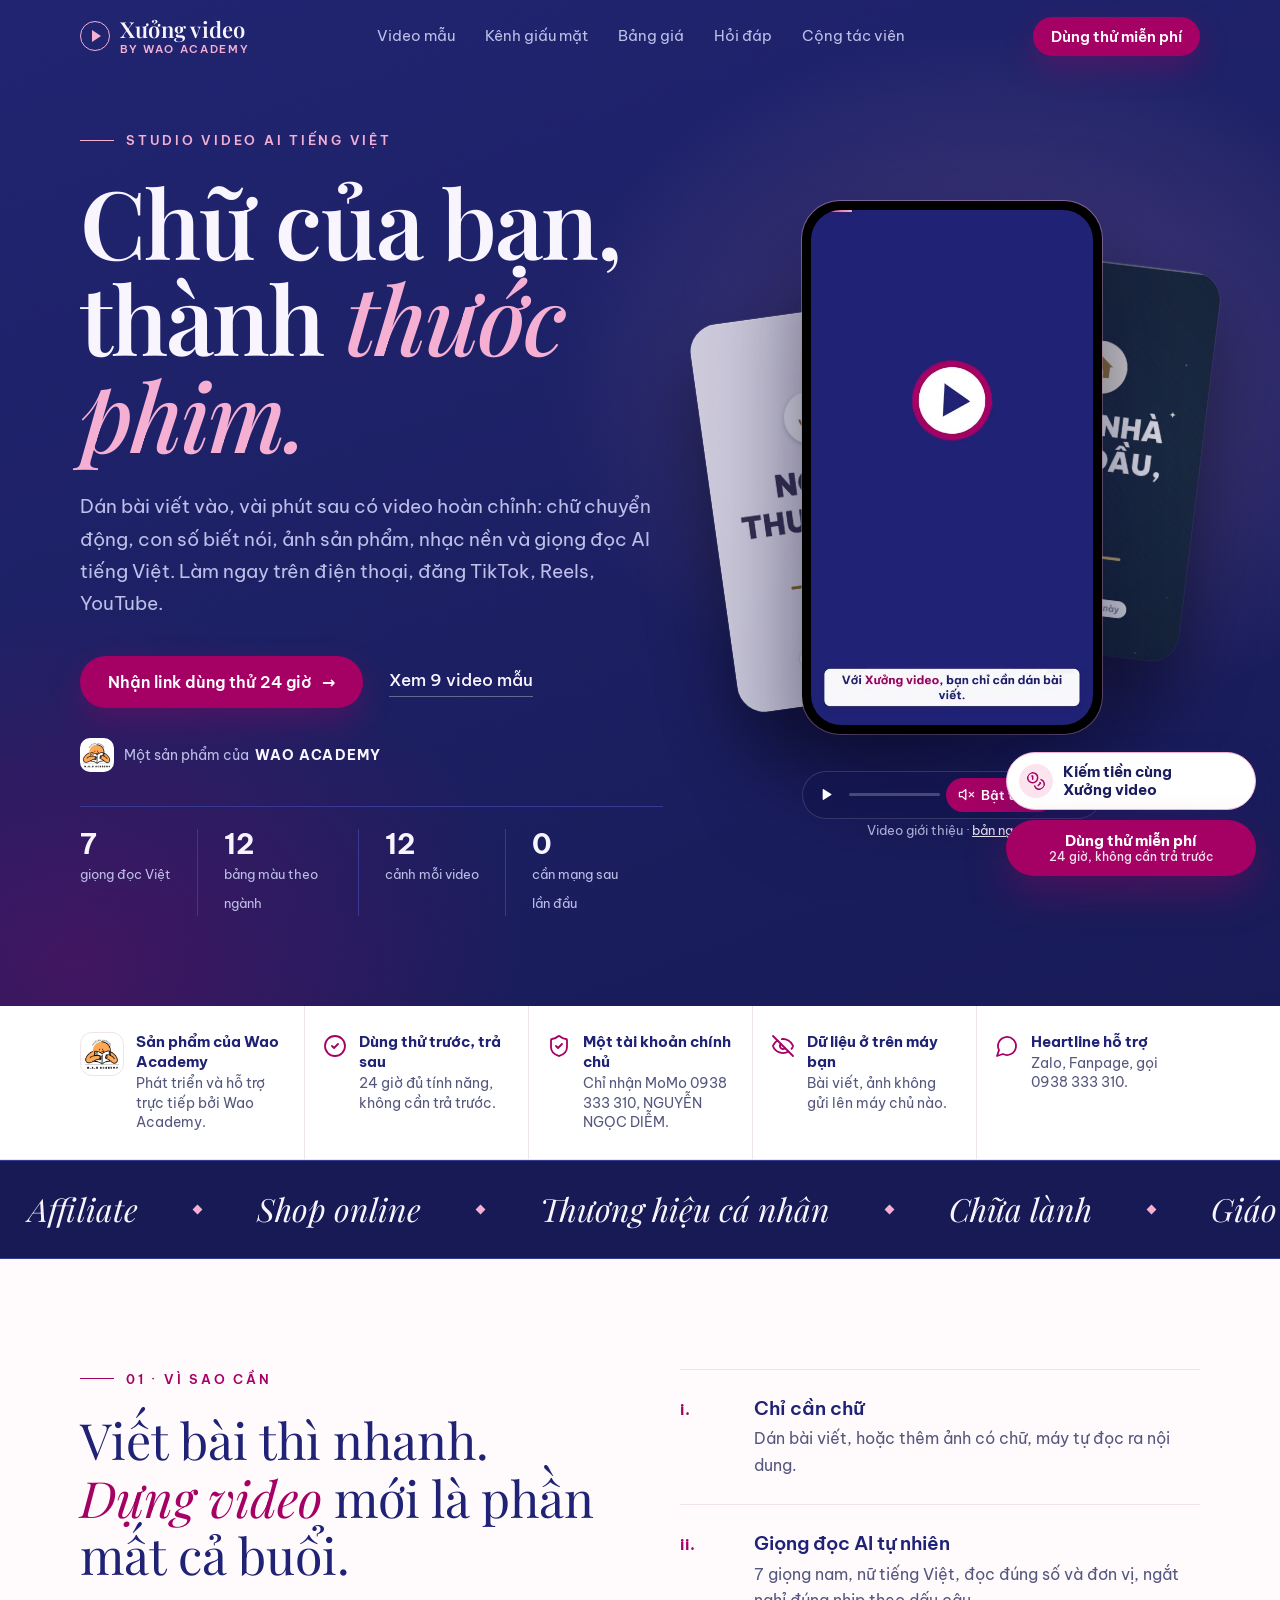
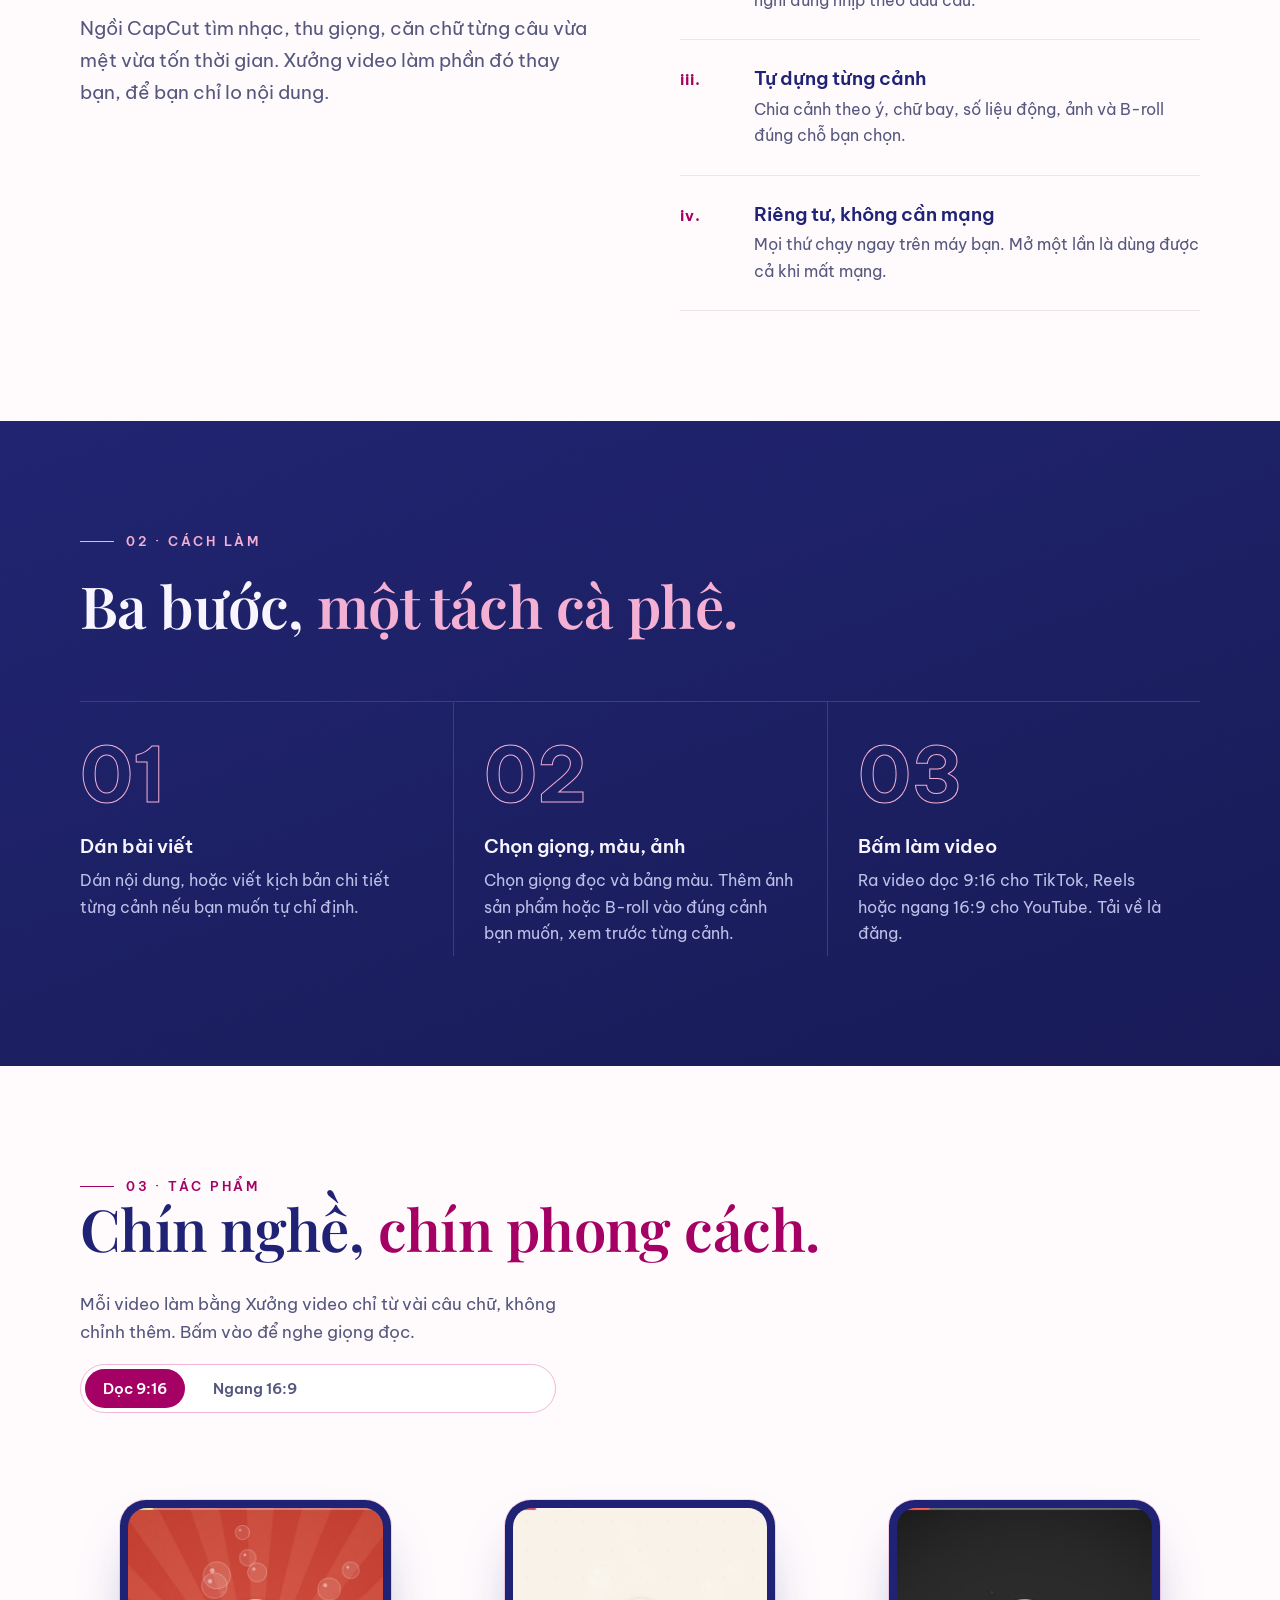
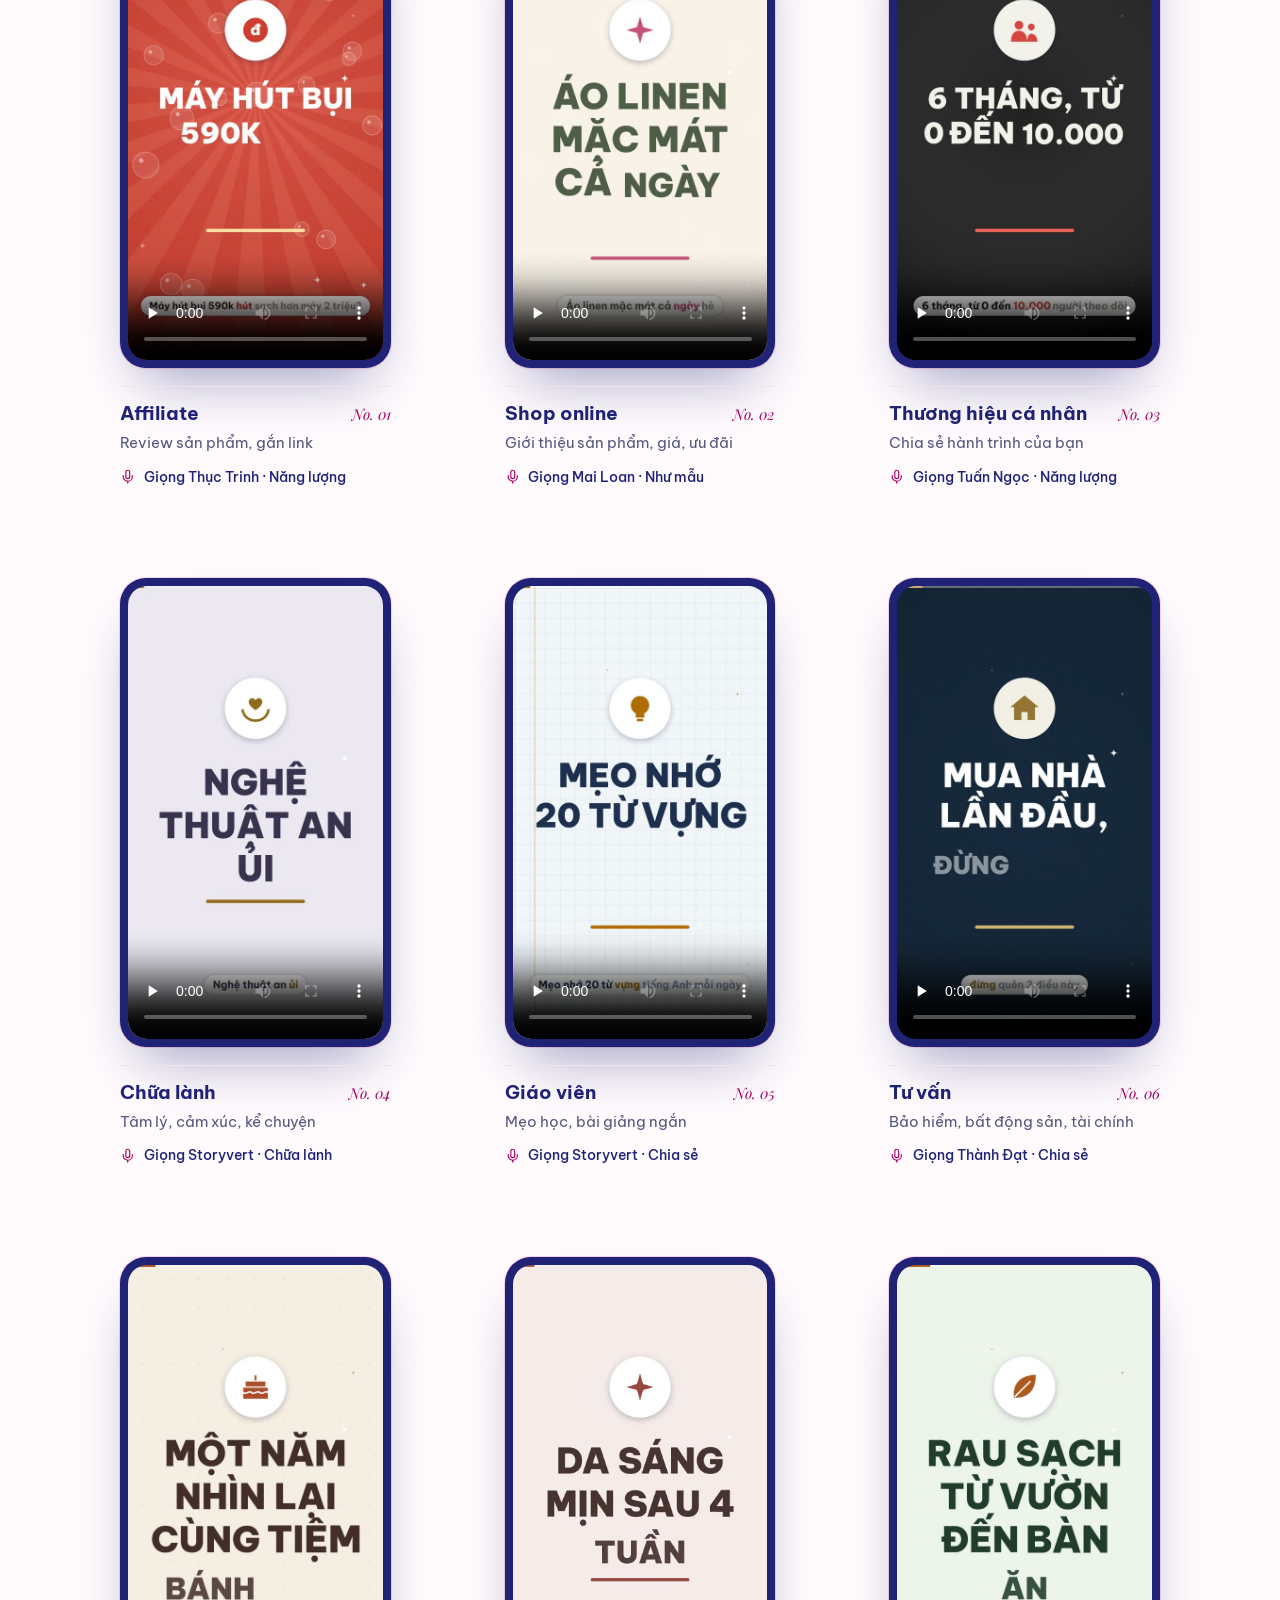
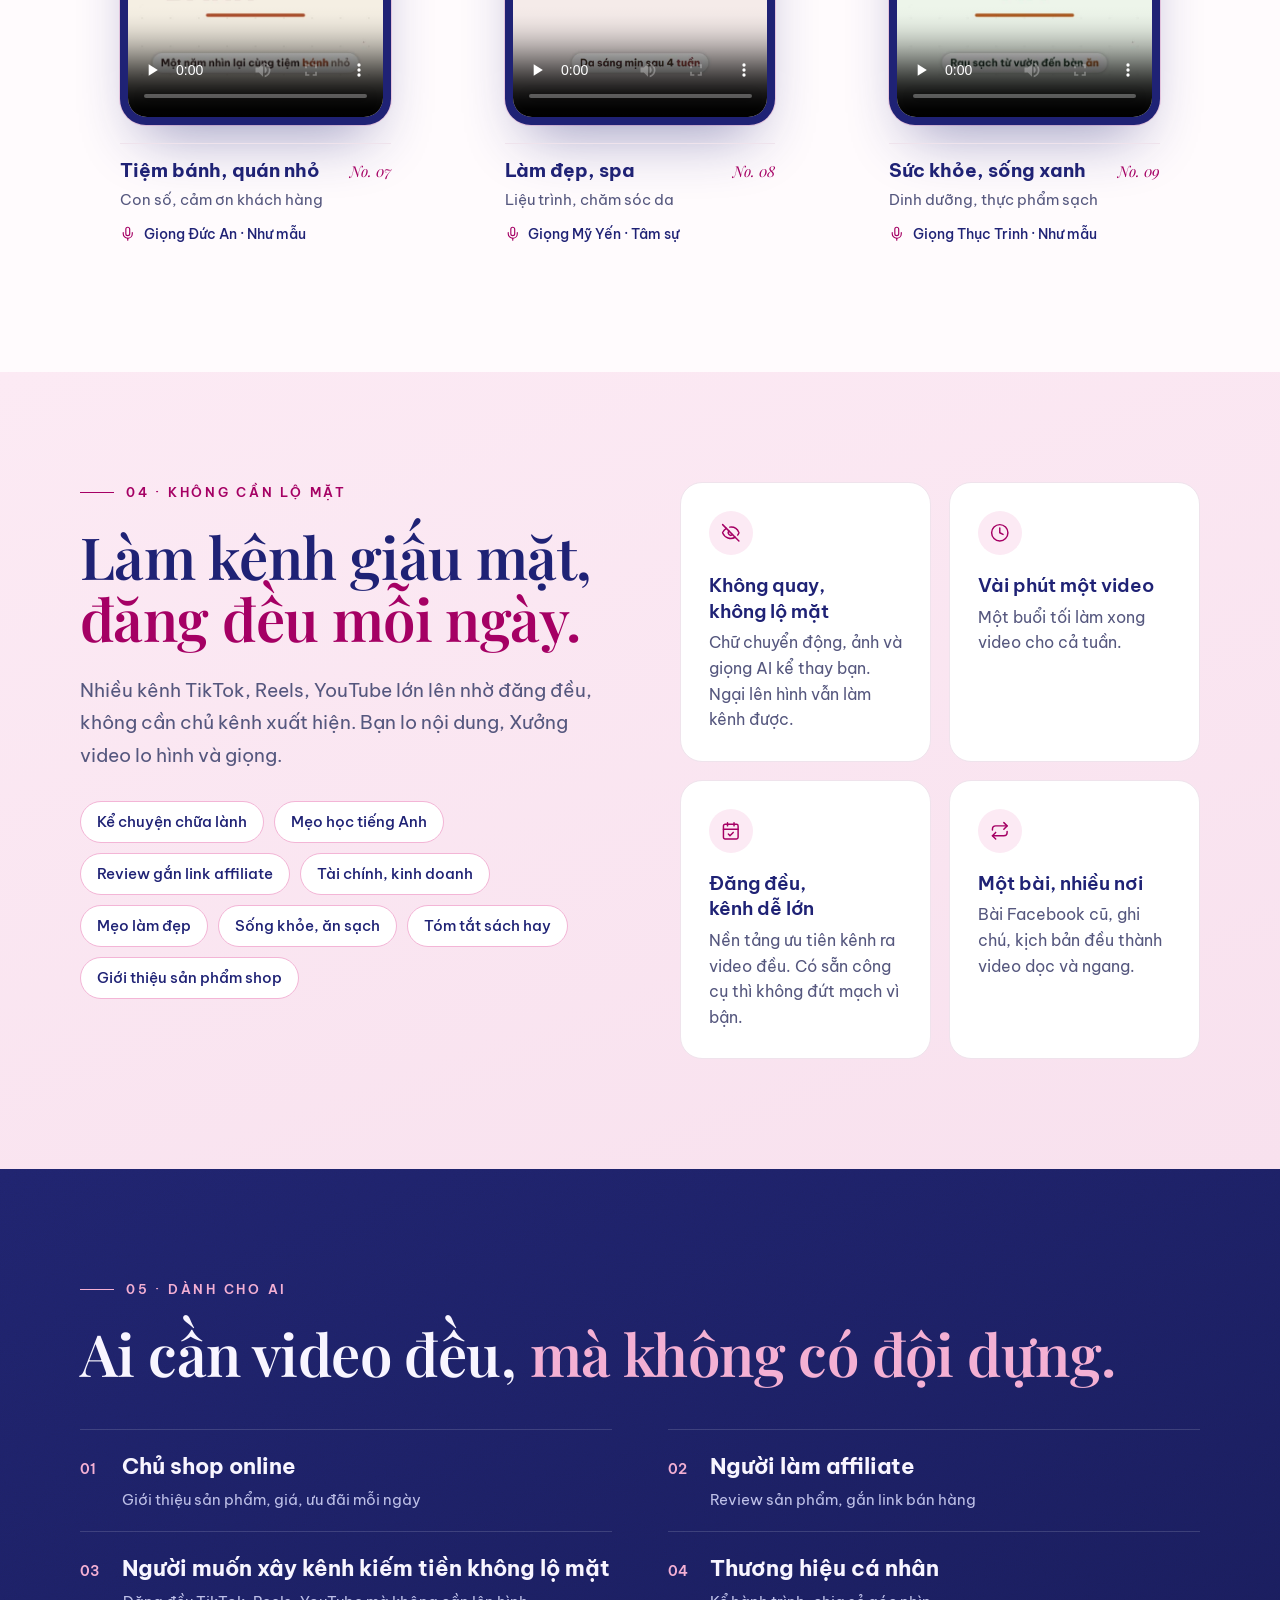
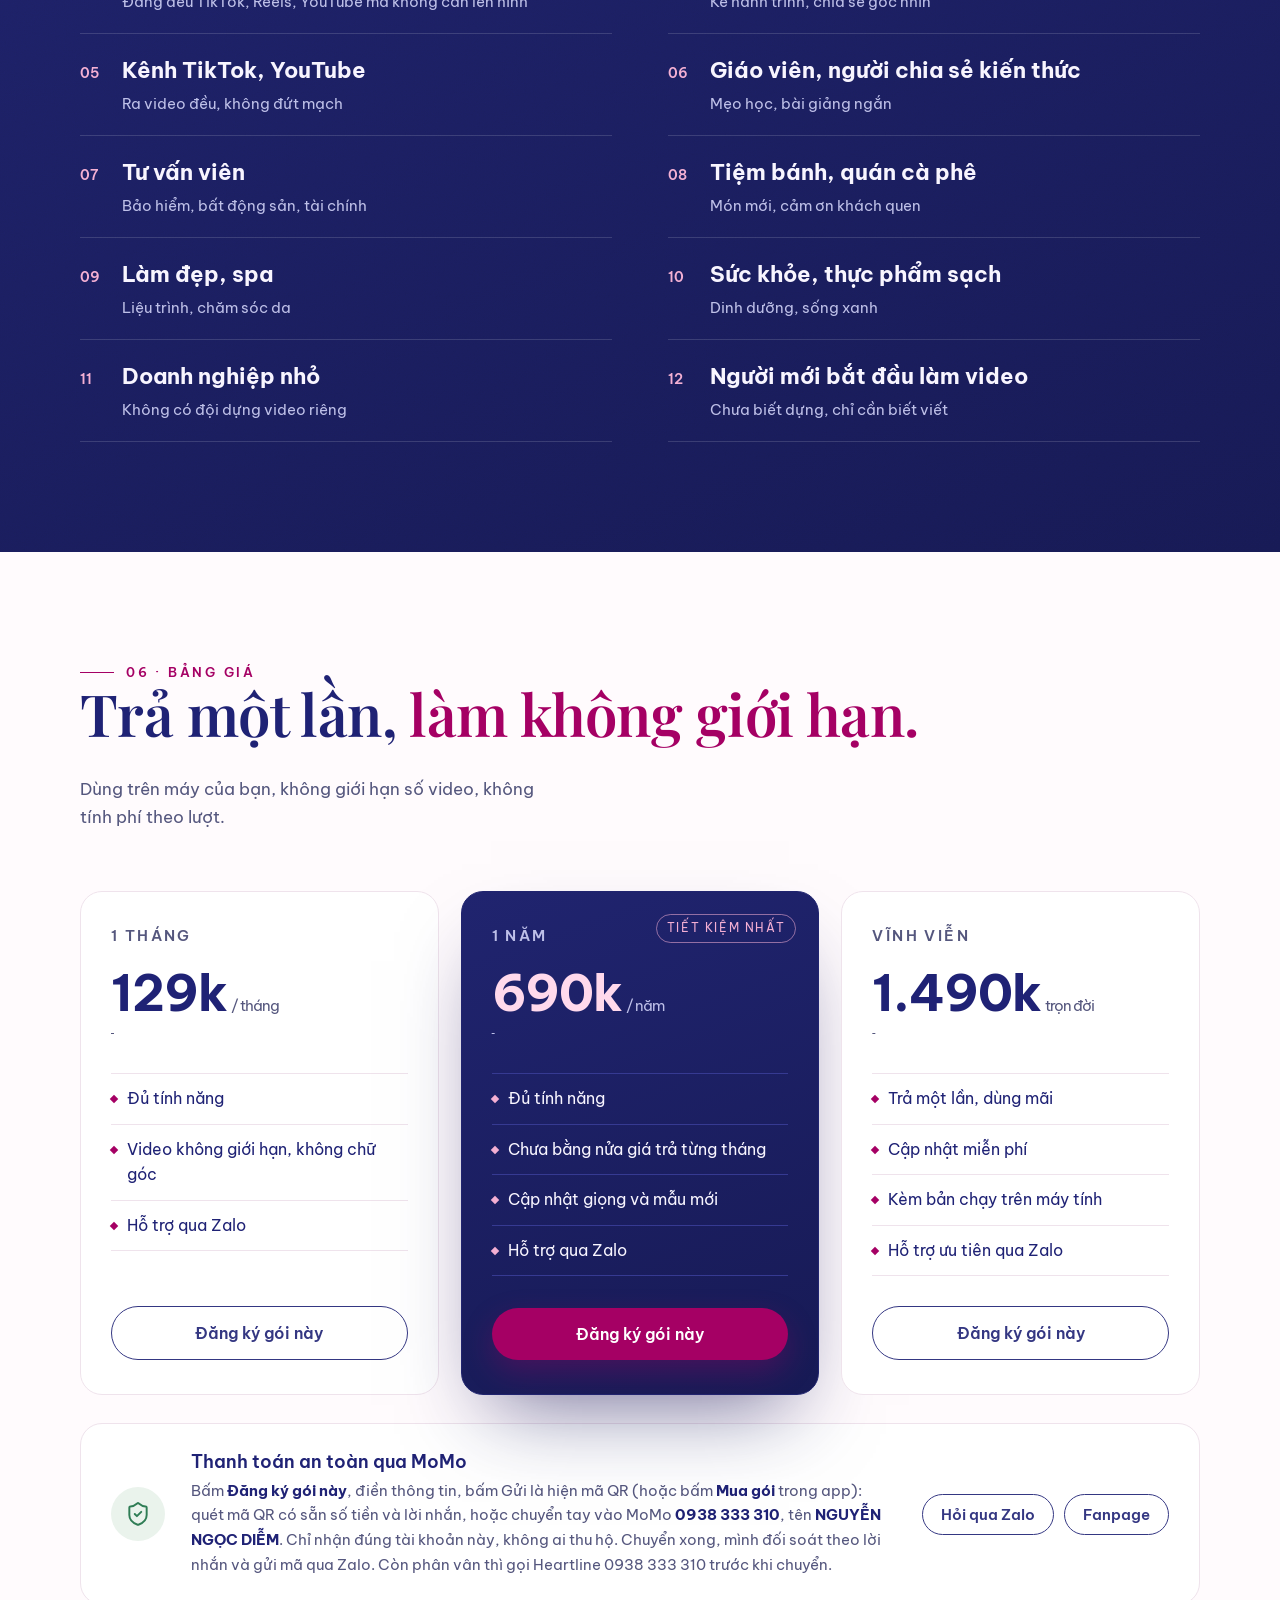
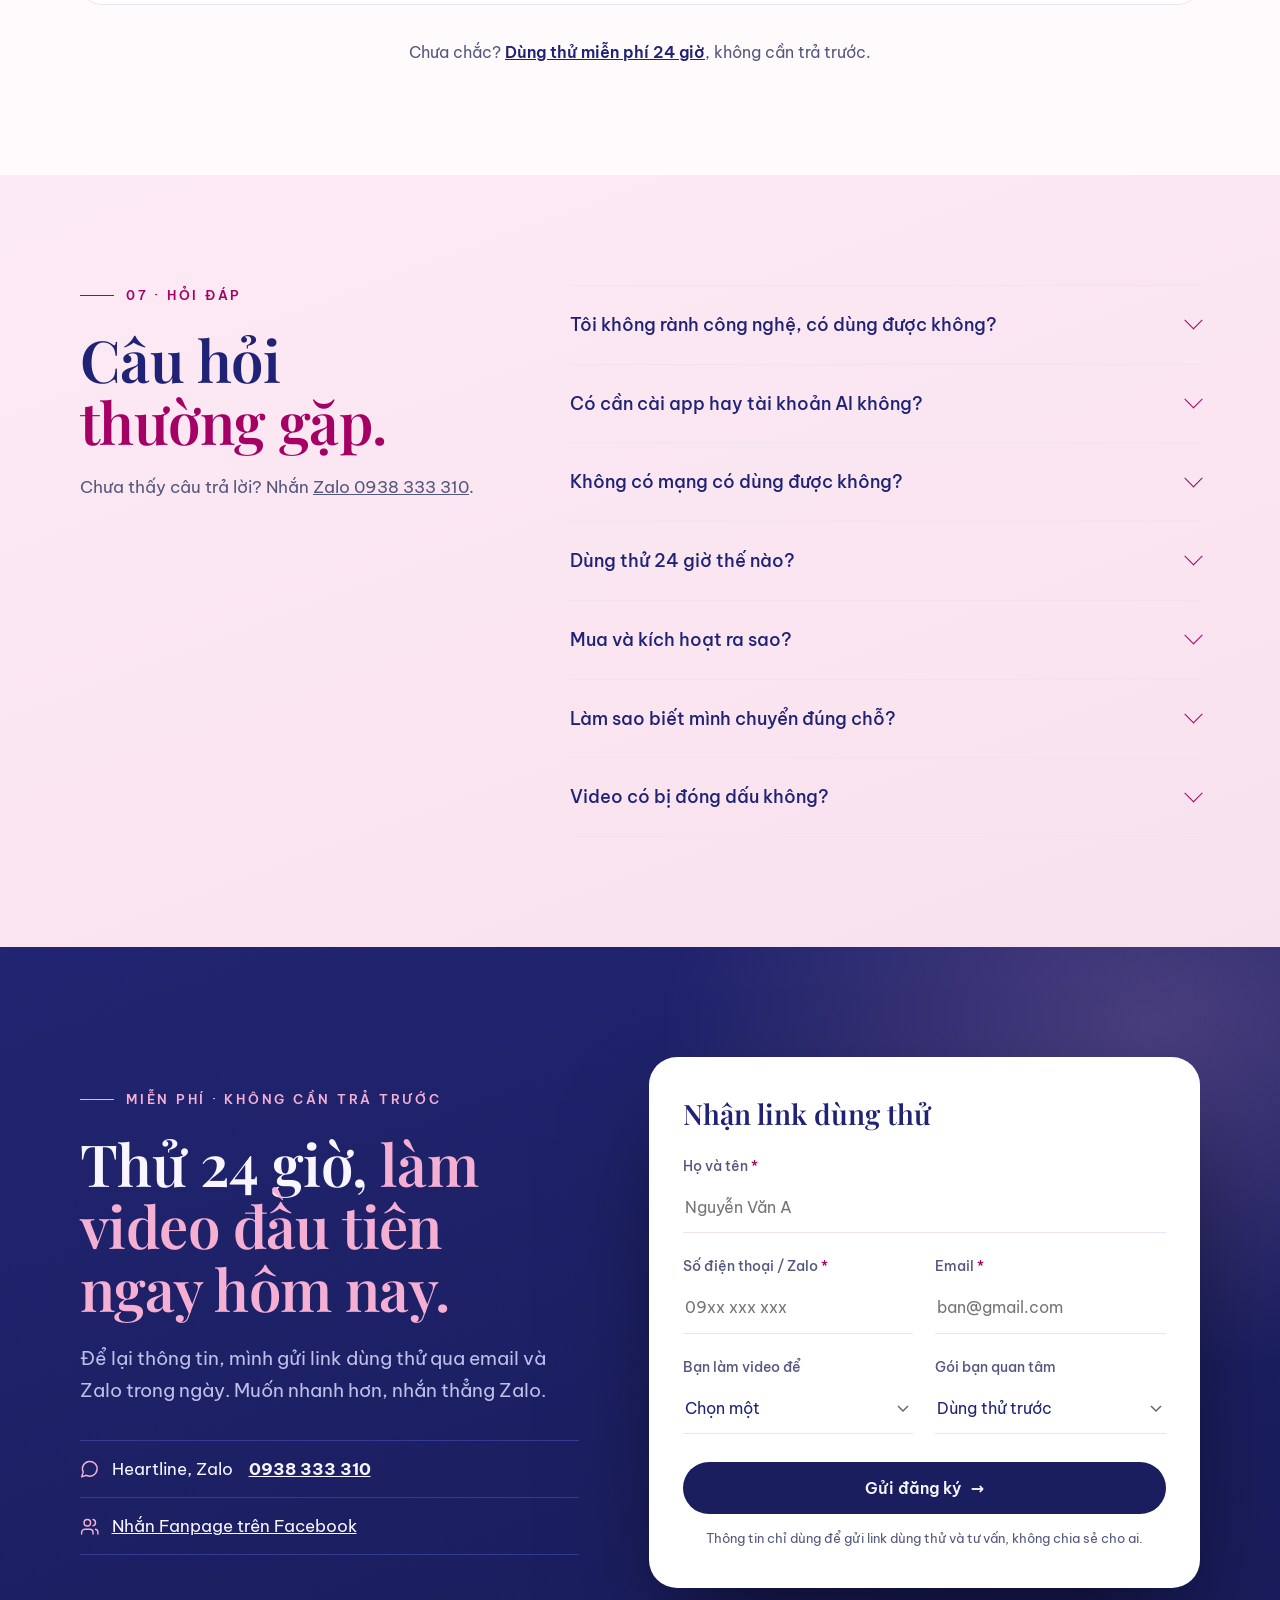
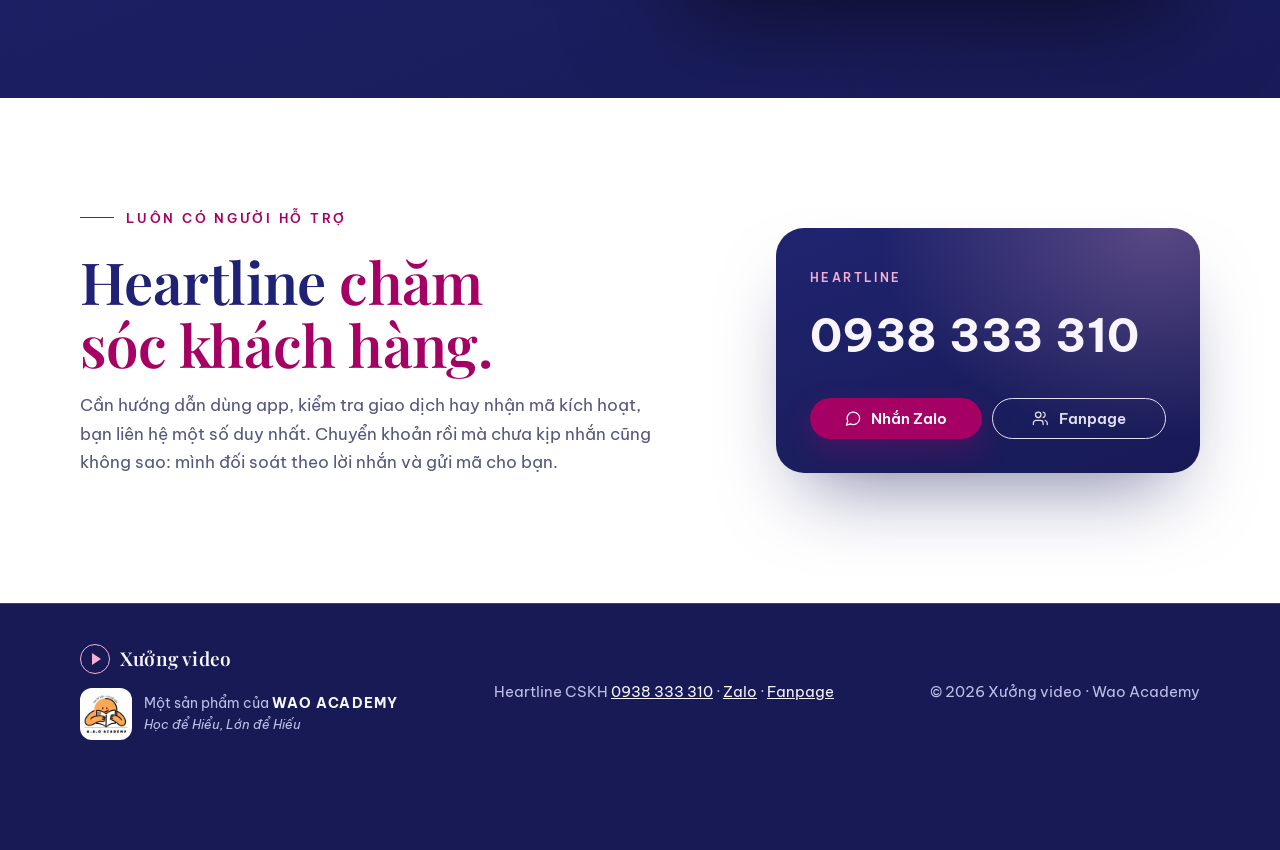
==== commit 06e86471: "Trang CTV: bắt buộc đánh dấu đồng ý điều khoản trước khi đăng ký, ghi lại thời điểm đồng ý; thêm điề" ====
--- a/gioi-thieu/index.html
+++ b/gioi-thieu/index.html
@@ -263,6 +263,7 @@
 .steps3 li{counter-increment:s;display:grid;grid-template-columns:40px 1fr;column-gap:14px}
 .steps3 li::before{content:counter(s);grid-row:span 2;width:40px;height:40px;border-radius:50%;display:grid;place-items:center;background:#A50064;color:#fff;font:700 16px var(--sans)}
 .steps3 b{font-size:17px}.steps3 span{color:var(--muted);font-size:15px}
+.dongy{display:flex;gap:10px;align-items:flex-start;margin-top:16px;font-weight:400;font-size:14.5px;line-height:1.5}.dongy input{width:20px;height:20px;flex:none;margin-top:2px;accent-color:var(--sienna)}.dongy a{color:var(--sienna);font-weight:700}
 .terms{margin-top:22px;border-top:1px solid var(--line);padding-top:14px}
 .terms summary{cursor:pointer;font-weight:600;color:var(--sienna)}
 .terms ul{margin:10px 0 0;padding-left:18px;color:var(--muted);font-size:14.5px;display:grid;gap:6px}
@@ -668,8 +669,8 @@
           <li><b>Chia sẻ link</b><span>Đăng lên Facebook, TikTok, Zalo, nhóm bán hàng. Gửi kèm video bạn làm bằng Xưởng video càng dễ thuyết phục.</span></li>
           <li><b>Nhận hoa hồng</b><span>Khách vào từ link của bạn và mua gói, số dư từ 100.000đ là bấm "Yêu cầu nhận hoa hồng" ở ô Tra cứu, tiền về MoMo hoặc ngân hàng trong 3 ngày làm việc. Có email báo, bạn bấm xác nhận khi nhận được.</span></li>
         </ol>
-        <details class="terms"><summary>Điều khoản ngắn</summary>
-          <ul><li>Khách được tính cho bạn khi vào từ link của bạn và đăng ký trong 30 ngày.</li><li>Hoa hồng tính sau khi khách đã chuyển tiền, số dư từ 100.000đ thì bạn bấm yêu cầu nhận ở ô Tra cứu, Xưởng video chuyển vào MoMo hoặc ngân hàng đã đăng ký trong 3 ngày làm việc.</li><li>Lần trả từ 2.000.000đ trở lên được khấu trừ 10% thuế thu nhập cá nhân theo quy định, Xưởng video nộp thay bạn.</li><li>Không tự mua qua link của chính mình để nhận hoa hồng.</li><li>Không quảng cáo sai sự thật, không hứa hẹn thu nhập thay Xưởng video.</li><li>Cần hỏi thêm, nhắn Zalo 0938 333 310.</li></ul>
+        <details class="terms" id="ctvDk"><summary>Điều khoản CTV (bản 01/11/2026)</summary>
+          <ul><li>Khách được tính cho bạn khi vào từ link của bạn và đăng ký trong 30 ngày.</li><li>Bạn nhận 40% trên số tiền khách thực trả và đã thanh toán thành công.</li><li>Gói khách đã đăng ký mua và chuyển khoản thành công thì không hoàn tiền, nên hoa hồng của bạn không bị trừ lại.</li><li>Hoa hồng tính sau khi khách đã chuyển tiền, số dư từ 100.000đ thì bạn bấm yêu cầu nhận ở ô Tra cứu, Xưởng video chuyển vào MoMo hoặc ngân hàng đã đăng ký trong 3 ngày làm việc.</li><li>Lần trả từ 2.000.000đ trở lên được khấu trừ 10% thuế thu nhập cá nhân theo quy định, Xưởng video nộp thay bạn.</li><li>Không tự mua qua link của chính mình để nhận hoa hồng.</li><li>Không quảng cáo sai sự thật, không hứa hẹn thu nhập thay Xưởng video.</li><li>Cần hỏi thêm, nhắn Zalo 0938 333 310.</li></ul>
         </details>
       </div>
       <div class="rv">
@@ -696,6 +697,8 @@
               <p class="err" id="ec-bank">Bạn điền đủ ngân hàng, số tài khoản và tên chủ tài khoản nhé.</p>
             </div>
             <div class="hp" aria-hidden="true"><label for="cWeb">Website</label><input id="cWeb" tabindex="-1" autocomplete="off"></div>
+            <label class="dongy" for="cDongY"><input type="checkbox" id="cDongY"> <span>Tôi đã đọc và đồng ý <a href="#ctvDk" id="cXemDk">Điều khoản CTV</a> bên cạnh.</span></label>
+            <p class="err" id="ec-dongy">Bạn đọc và đánh dấu đồng ý điều khoản trước khi đăng ký nhé.</p>
             <button class="btn btn-gold" id="cGui" type="submit">Đăng ký, nhận link để chia sẻ <span class="arr">→</span></button>
             <p class="err" id="ec-gui" style="margin:14px 0 0;text-align:center">Gửi chưa được. Bạn thử lại, hoặc nhắn Zalo 0938 333 310 nhé.</p>
           </div>
@@ -1202,6 +1205,7 @@
   const refNow = () => { try { const r = JSON.parse(localStorage.getItem(REF_KEY) || 'null'); return r && Date.now() - r.t < 30 * 864e5 ? r.ma : ''; } catch (e) { return ''; } };
   // số tiền hoa hồng theo giá hiện tại (giá ra mắt hoặc giá gốc)
   document.querySelectorAll('.earn b[data-goi]').forEach(b => { const v = Math.round(LOCK.planPrice(b.dataset.goi) * 0.4); b.textContent = v.toLocaleString('vi-VN') + 'đ'; });
+  $('cXemDk').addEventListener('click', () => { $('ctvDk').open = true; });
   const khongDau = s => s.normalize('NFD').replace(/[̀-ͯ]/g, '').replace(/đ/gi, 'd').toLowerCase();
   document.querySelectorAll('[name=cNhan]').forEach(r => r.addEventListener('change', () => { const b = r.value === 'bank' && r.checked; if (r.checked) { $('cBankBox').hidden = !b; $('cMomoBox').hidden = b; } }));
   $('fc').addEventListener('submit', async e => {
@@ -1211,12 +1215,13 @@
     const nh = $('cNh').value.trim(), stk = $('cStk').value.replace(/[^\d]/g, ''), chu = $('cChu').value.trim().toUpperCase();
     const okT = ten.length >= 2, okS = /^0\d{9}$/.test(sdt), okE = !email || /^[^@\s]+@[^@\s]+\.[^@\s]+$/.test(email), okB = !bank || (nh && stk.length >= 6 && chu.length >= 2);
     $('ec-ten').classList.toggle('on', !okT); $('ec-sdt').classList.toggle('on', !okS); $('ec-email').classList.toggle('on', !okE); $('ec-bank').classList.toggle('on', !okB); $('ec-gui').classList.remove('on');
-    if (!okT || !okS || !okE || !okB || $('cWeb').value) return;
+    const okD = $('cDongY').checked; $('ec-dongy').classList.toggle('on', !okD);
+    if (!okT || !okS || !okE || !okB || !okD || $('cWeb').value) return;
     const nhan = bank ? 'Ngân hàng ' + nh + ' ' + stk + ' - ' + chu : 'MoMo ' + momo;
     const ma = (khongDau(ten).split(/\s+/).filter(Boolean).pop() || 'ctv').replace(/[^a-z0-9]/g, '').slice(0, 10) + sdt.slice(-4);
     const btn = $('cGui'); btn.disabled = true; btn.textContent = 'Đang gửi...';
     try {
-      if (SHEET_URL) await fetch(SHEET_URL, { method: 'POST', mode: 'no-cors', body: new URLSearchParams({ loai: 'ctv', ma, ten, sdt, momo, nhan, email }) });
+      if (SHEET_URL) await fetch(SHEET_URL, { method: 'POST', mode: 'no-cors', body: new URLSearchParams({ loai: 'ctv', ma, ten, sdt, momo, nhan, email, dongy: 'Điều khoản CTV 01/11/2026, đồng ý lúc ' + new Date().toLocaleString('vi-VN') }) });
       const link = location.href.split(/[?#]/)[0] + '?ref=' + ma;
       $('cMa').textContent = ma; $('cLink').textContent = link; $('tcMa').value = ma;
       $('cChep').onclick = () => { try { navigator.clipboard.writeText(link); $('cChep').textContent = 'Đã chép'; } catch (err) { } };
